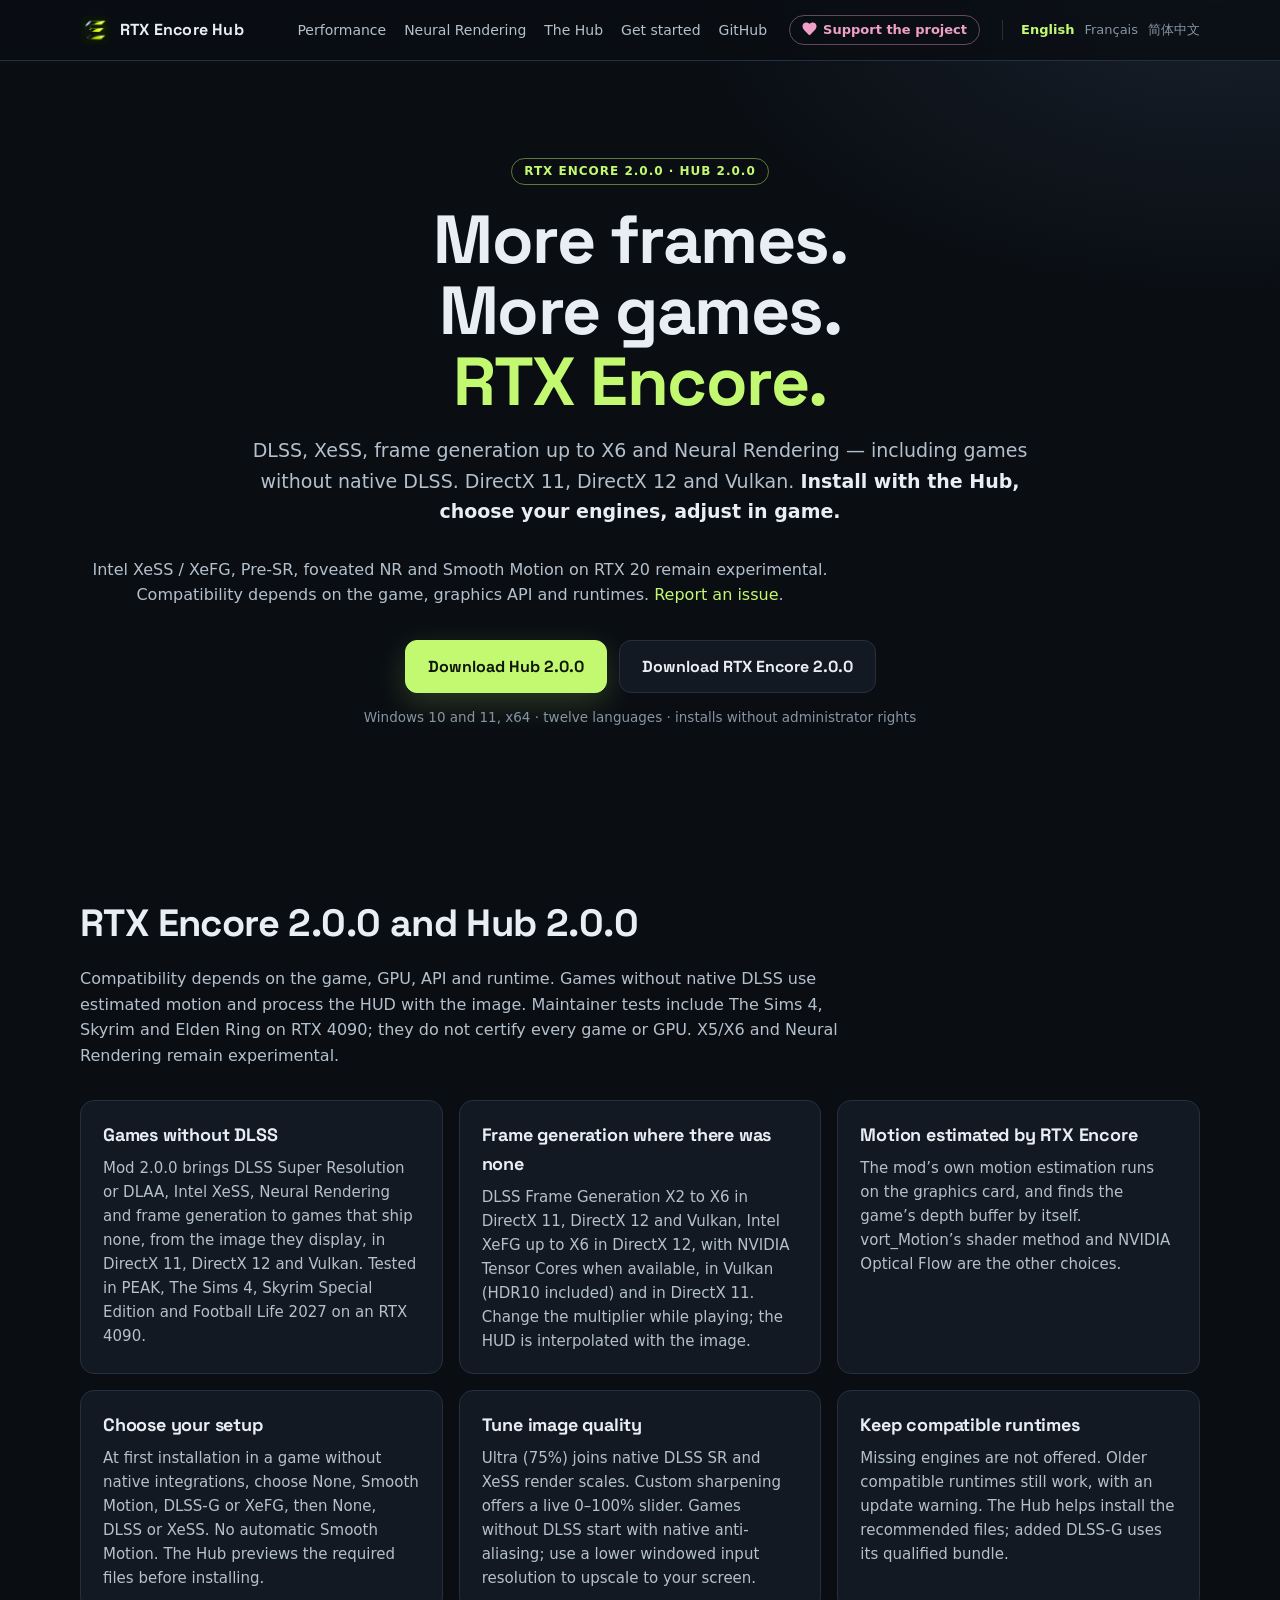
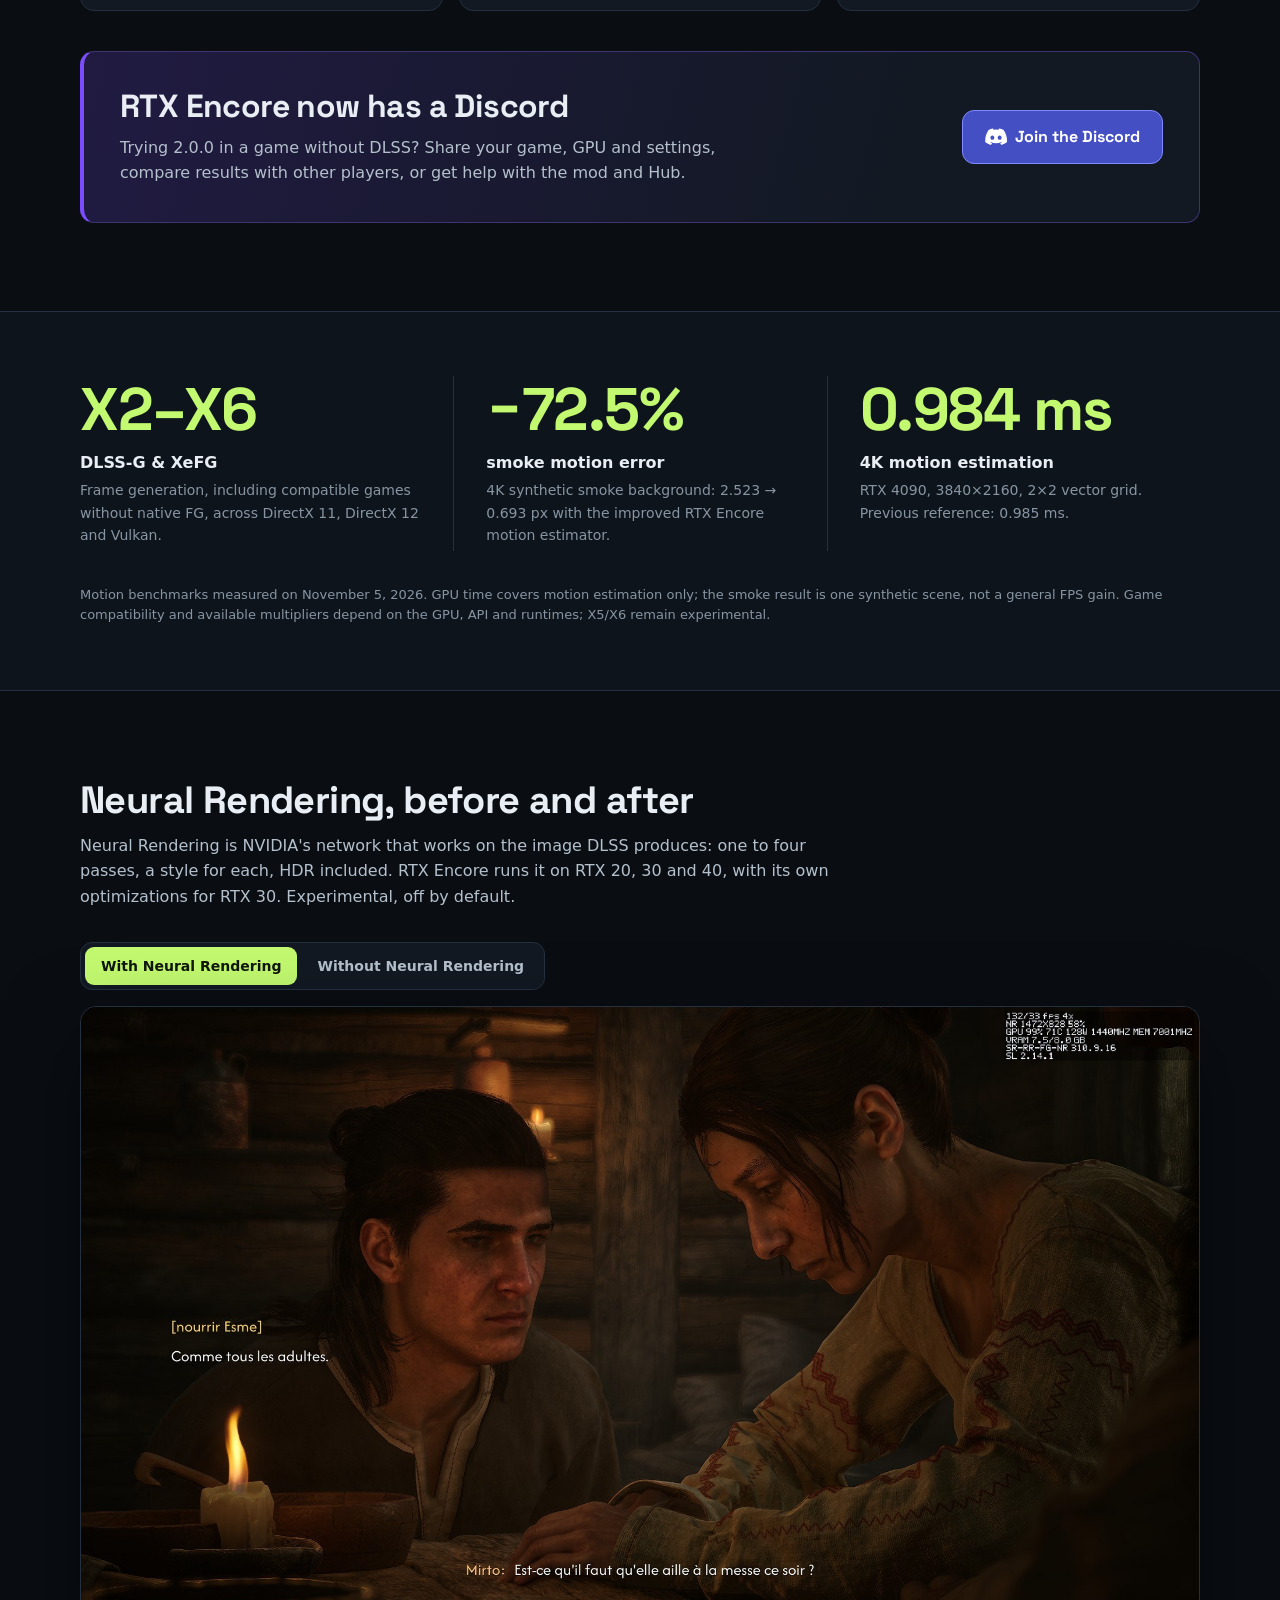
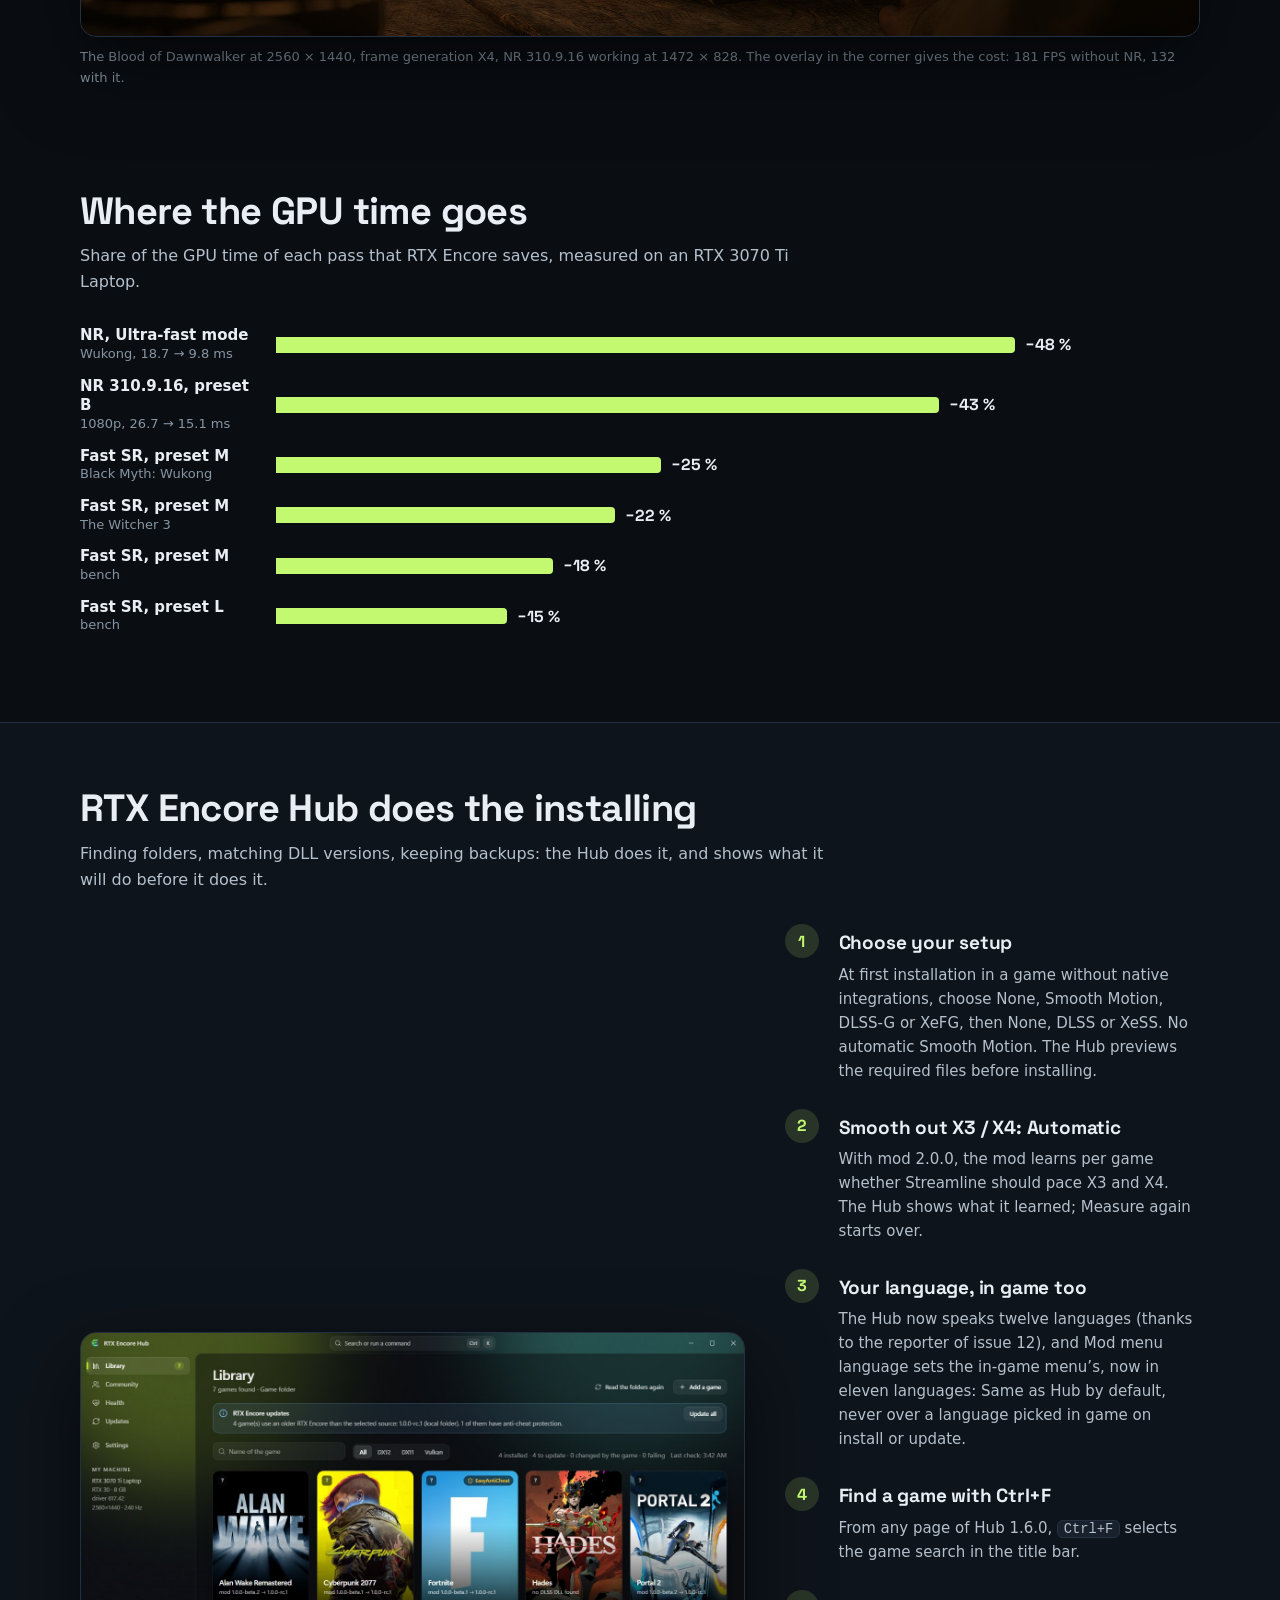
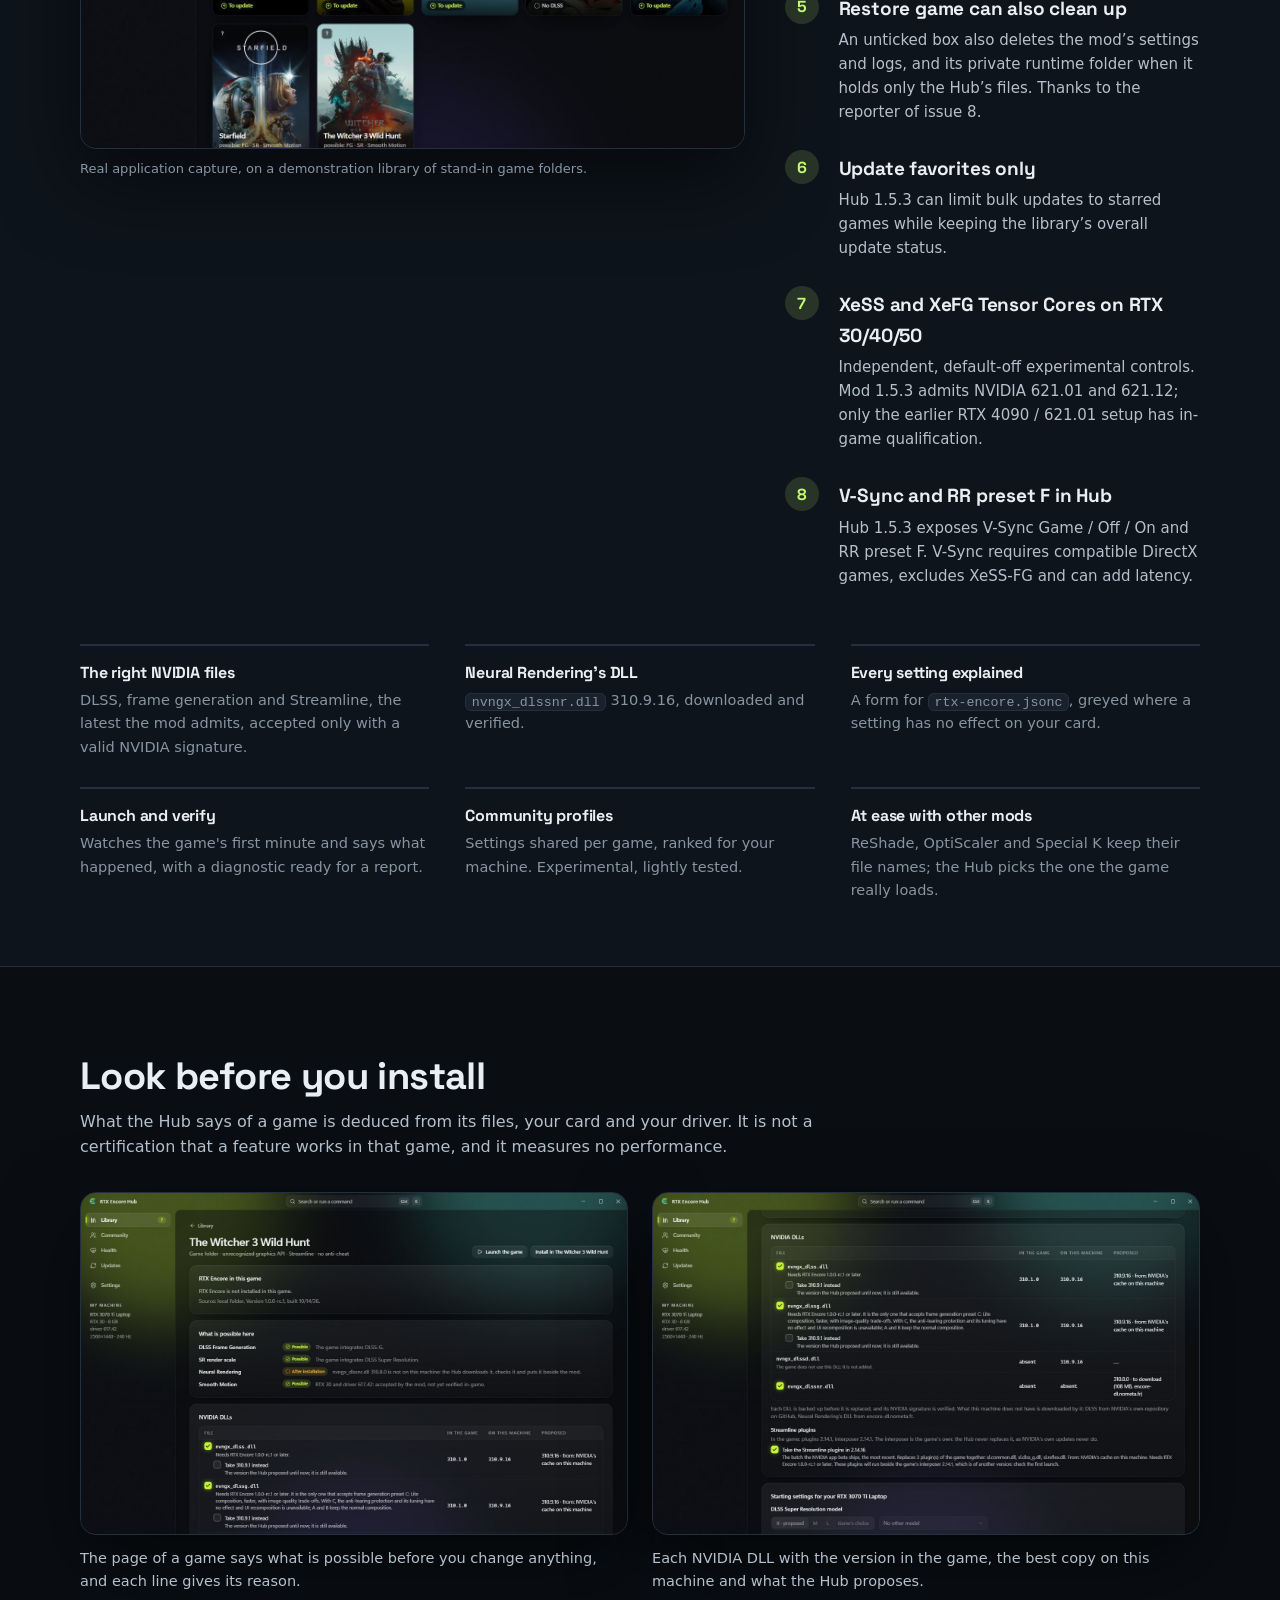
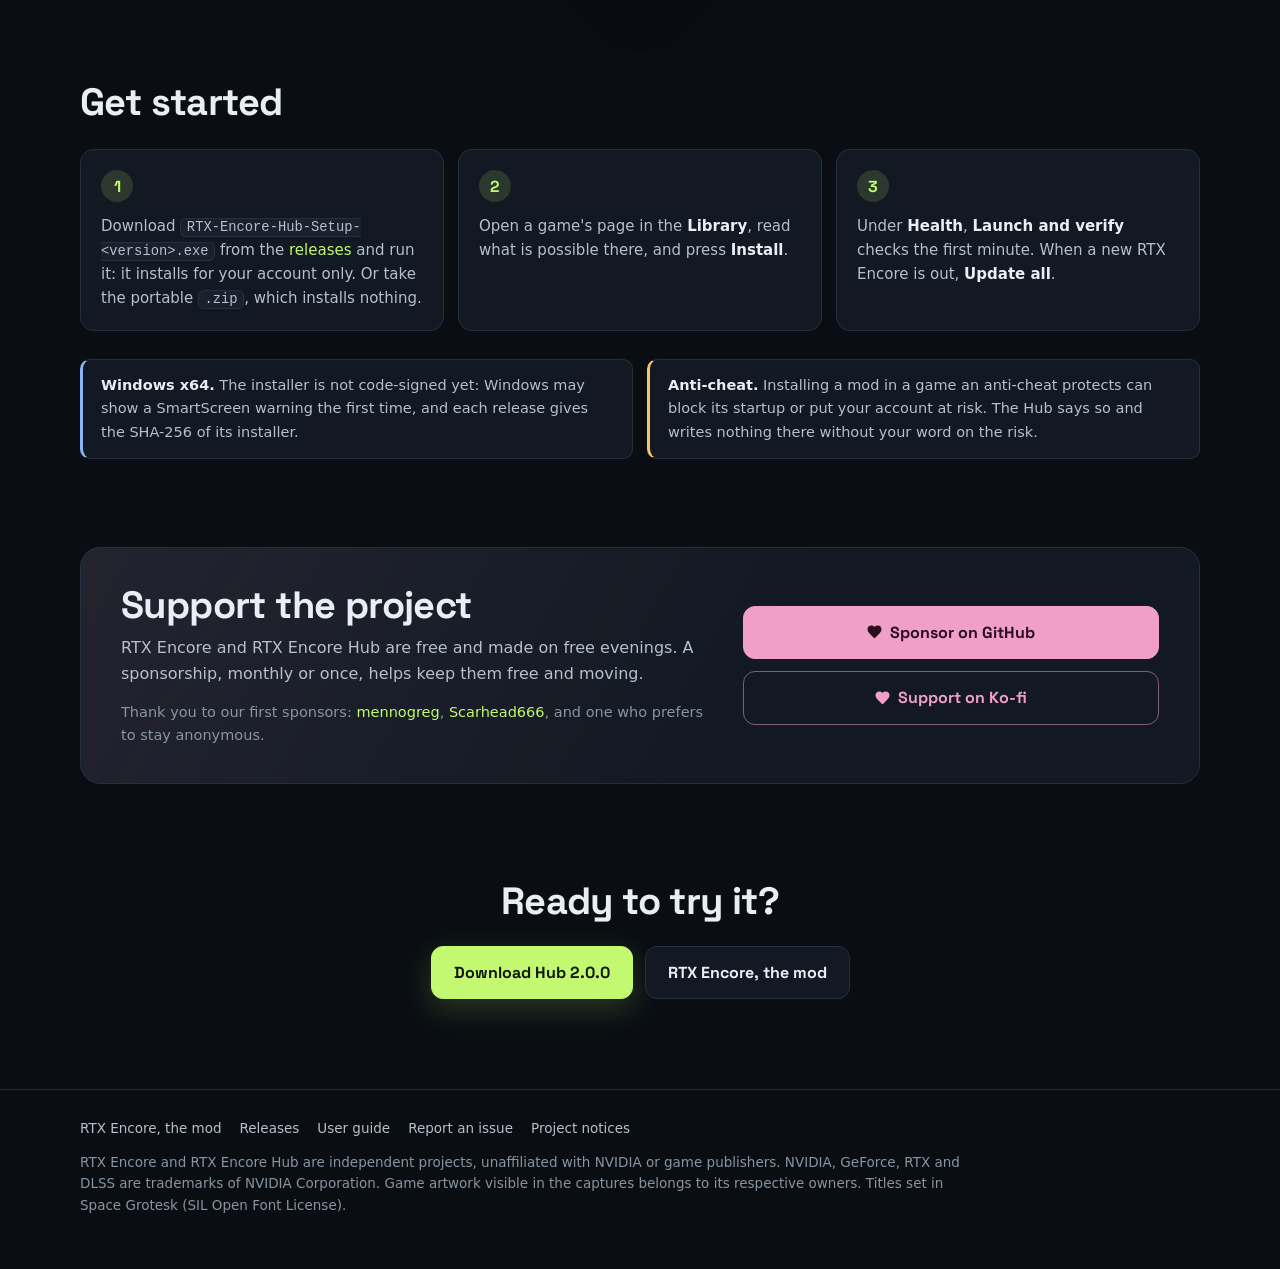
==== index.html @ d3ed16f0 "Publish 2.0.0 site and current motion benchmarks" ====
<!doctype html>
<html lang="en">
<head>
<meta charset="utf-8">
<meta name="viewport" content="width=device-width, initial-scale=1">
<title>RTX Encore 2.0.0: DLSS, XeSS, Neural Rendering and frame generation for games without DLSS</title>
<meta name="description" content="RTX Encore 2.0.0: DLSS, XeSS, Neural Rendering and frame generation for games without DLSS">
<link rel="canonical" href="https://silynometa.github.io/rtx-encore-hub/">
<link rel="alternate" hreflang="en" href="https://silynometa.github.io/rtx-encore-hub/">
<link rel="alternate" hreflang="fr" href="https://silynometa.github.io/rtx-encore-hub/fr/">
<link rel="alternate" hreflang="zh-CN" href="https://silynometa.github.io/rtx-encore-hub/zh/">
<link rel="icon" href="assets/favicon.ico" sizes="16x16 32x32 48x48">
<link rel="icon" type="image/png" sizes="64x64" href="assets/logo-64.png">
<link rel="apple-touch-icon" href="assets/apple-touch-icon.png">
<link rel="preload" href="assets/space-grotesk.woff2" as="font" type="font/woff2" crossorigin>
<meta property="og:type" content="website">
<meta property="og:title" content="RTX Encore 2.0.0: DLSS, XeSS, Neural Rendering and frame generation for games without DLSS">
<meta property="og:description" content="RTX Encore 2.0.0: DLSS, XeSS, Neural Rendering and frame generation for games without DLSS">
<meta property="og:url" content="https://silynometa.github.io/rtx-encore-hub/">
<meta property="og:image" content="https://silynometa.github.io/rtx-encore-hub/assets/social-card.png">
<meta property="og:image:width" content="1200">
<meta property="og:image:height" content="630">
<meta property="og:image:alt" content="RTX Encore Hub">
<meta name="twitter:card" content="summary_large_image">
<meta name="theme-color" content="#0a0e13">
<link rel="stylesheet" href="assets/site.css">
</head>
<body>
<header class="nav"><div class="wrap">
<a class="brand" href="./"><img src="assets/logo-64.png" alt="" width="30" height="30">RTX Encore Hub</a>
<nav><a href="#perf">Performance</a><a href="#nr">Neural Rendering</a><a href="#hub">The Hub</a><a href="#start">Get started</a><a href="https://github.com/SilyNoMeta/rtx-encore-hub">GitHub</a></nav>
<a class="nav-support" href="#support"><svg class="icon" viewBox="0 0 16 16" aria-hidden="true"><path d="M8 14.2 6.9 13.2C3 9.7.5 7.4.5 4.6.5 2.3 2.3.5 4.6.5c1.3 0 2.6.6 3.4 1.6C8.8 1.1 10.1.5 11.4.5c2.3 0 4.1 1.8 4.1 4.1 0 2.8-2.5 5.1-6.4 8.6L8 14.2Z"/></svg><span>Support the project</span></a>
<div class="langs"><a href="" hreflang="en" aria-current="true">English</a><a href="fr/" hreflang="fr">Français</a><a href="zh/" hreflang="zh-CN">简体中文</a></div>
</div></header>

<main>
<div class="wrap hero">
<span class="badge">RTX Encore 2.0.0 · Hub 2.0.0</span>
<h1>More frames.<br>More games.<br><em>RTX Encore.</em></h1>
<p class="lead">DLSS, XeSS, frame generation up to X6 and Neural Rendering — including games without native DLSS. DirectX 11, DirectX 12 and Vulkan. <strong>Install with the Hub, choose your engines, adjust in game.</strong></p>
<p class="sub">Intel XeSS / XeFG, Pre-SR, foveated NR and Smooth Motion on RTX 20 remain experimental. Compatibility depends on the game, graphics API and runtimes. <a href="https://github.com/SilyNoMeta/rtx-encore/issues/new/choose">Report an issue</a>.</p>
<div class="actions"><a class="button primary" href="https://github.com/SilyNoMeta/rtx-encore-hub/releases/tag/v2.0.0">Download Hub 2.0.0</a><a class="button" href="https://github.com/SilyNoMeta/rtx-encore/releases/tag/v2.0.0">Download RTX Encore 2.0.0</a></div>
<p class="under">Windows 10 and 11, x64 · twelve languages · installs without administrator rights</p>
</div>

<section class="news" id="features"><div class="wrap">
<h2>RTX Encore 2.0.0 and Hub 2.0.0</h2>
<p class="sub">Compatibility depends on the game, GPU, API and runtime. Games without native DLSS use estimated motion and process the HUD with the image. Maintainer tests include The Sims 4, Skyrim and Elden Ring on RTX 4090; they do not certify every game or GPU. X5/X6 and Neural Rendering remain experimental.</p>
<div class="news-grid"><div class="card"><h3>Games without DLSS</h3><p>Mod 2.0.0 brings DLSS Super Resolution or DLAA, Intel XeSS, Neural Rendering and frame generation to games that ship none, from the image they display, in DirectX 11, DirectX 12 and Vulkan. Tested in PEAK, The Sims 4, Skyrim Special Edition and Football Life 2027 on an RTX 4090.</p></div>
<div class="card"><h3>Frame generation where there was none</h3><p>DLSS Frame Generation X2 to X6 in DirectX 11, DirectX 12 and Vulkan, Intel XeFG up to X6 in DirectX 12, with NVIDIA Tensor Cores when available, in Vulkan (HDR10 included) and in DirectX 11. Change the multiplier while playing; the HUD is interpolated with the image.</p></div>
<div class="card"><h3>Motion estimated by RTX Encore</h3><p>The mod’s own motion estimation runs on the graphics card, and finds the game’s depth buffer by itself. vort_Motion’s shader method and NVIDIA Optical Flow are the other choices.</p></div>
<div class="card"><h3>Choose your setup</h3><p>At first installation in a game without native integrations, choose None, Smooth Motion, DLSS-G or XeFG, then None, DLSS or XeSS. No automatic Smooth Motion. The Hub previews the required files before installing.</p></div>
<div class="card"><h3>Tune image quality</h3><p>Ultra (75%) joins native DLSS SR and XeSS render scales. Custom sharpening offers a live 0–100% slider. Games without DLSS start with native anti-aliasing; use a lower windowed input resolution to upscale to your screen.</p></div>
<div class="card"><h3>Keep compatible runtimes</h3><p>Missing engines are not offered. Older compatible runtimes still work, with an update warning. The Hub helps install the recommended files; added DLSS-G uses its qualified bundle.</p></div>
</div>
</div></section>

<section class="community wrap" aria-labelledby="community-title">
<div>
<h2 id="community-title">RTX Encore now has a Discord</h2>
<p>Trying 2.0.0 in a game without DLSS? Share your game, GPU and settings, compare results with other players, or get help with the mod and Hub.</p>
</div>
<a class="button discord" href="https://discord.gg/Zwmq4Xc2Br"><svg viewBox="0 0 24 24" width="22" height="22" fill="currentColor" aria-hidden="true"><path d="M20.317 4.37a19.8 19.8 0 0 0-4.885-1.515c-.21.38-.452.892-.62 1.3a18.2 18.2 0 0 0-5.42 0 14 14 0 0 0-.628-1.3 19.7 19.7 0 0 0-4.888 1.52C.785 8.95-.053 13.41.366 17.808a20 20 0 0 0 5.993 3.03c.484-.654.915-1.35 1.287-2.082a13 13 0 0 1-2.027-.966l.497-.386c3.908 1.82 8.16 1.82 12.022 0l.498.386a13 13 0 0 1-2.03.968c.372.73.802 1.427 1.287 2.08a20 20 0 0 0 5.995-3.03c.492-5.1-.84-9.52-3.571-13.438ZM8.02 15.1c-1.173 0-2.134-1.073-2.134-2.392s.94-2.394 2.134-2.394c1.205 0 2.155 1.083 2.134 2.394 0 1.32-.94 2.392-2.134 2.392Zm7.96 0c-1.173 0-2.134-1.073-2.134-2.392s.94-2.394 2.134-2.394c1.205 0 2.155 1.083 2.134 2.394 0 1.32-.93 2.392-2.134 2.392Z"/></svg>Join the Discord</a>
</section>

<section class="band" id="perf"><div class="wrap">
<div class="stats">
<div class="stat"><span class="figure">X2–X6</span><span class="unit">DLSS-G &amp; XeFG</span><span class="context">Frame generation, including compatible games without native FG, across DirectX 11, DirectX 12 and Vulkan.</span></div>
<div class="stat"><span class="figure">−72.5%</span><span class="unit">smoke motion error</span><span class="context">4K synthetic smoke background: 2.523 → 0.693 px with the improved RTX Encore motion estimator.</span></div>
<div class="stat"><span class="figure">0.984 ms</span><span class="unit">4K motion estimation</span><span class="context">RTX 4090, 3840×2160, 2×2 vector grid. Previous reference: 0.985 ms.</span></div>
</div>
<p class="stats-note">Motion benchmarks measured on November 5, 2026. GPU time covers motion estimation only; the smoke result is one synthetic scene, not a general FPS gain. Game compatibility and available multipliers depend on the GPU, API and runtimes; X5/X6 remain experimental.</p>
</div></section>

<section id="nr"><div class="wrap">
<h2>Neural Rendering, before and after</h2>
<p class="sub">Neural Rendering is NVIDIA&#x27;s network that works on the image DLSS produces: one to four passes, a style for each, HDR included. RTX Encore runs it on RTX 20, 30 and 40, with its own optimizations for RTX 30. Experimental, off by default.</p>
<div class="compare-nr">
<input type="radio" name="nr-view" id="nr-on" checked><input type="radio" name="nr-view" id="nr-off">
<div class="tabs"><label for="nr-on">With Neural Rendering</label><label for="nr-off">Without Neural Rendering</label></div>
<div class="frames shot"><img class="on" src="assets/nr-on.jpg" alt="With Neural Rendering" width="1920" height="1080" loading="lazy"><img class="off" src="assets/nr-off.jpg" alt="Without Neural Rendering" width="1920" height="1080" loading="lazy"></div>
<p class="caption">The Blood of Dawnwalker at 2560 × 1440, frame generation X4, NR 310.9.16 working at 1472 × 828. The overlay in the corner gives the cost: 181 FPS without NR, 132 with it.</p>
</div>
</div></section>

<section><div class="wrap">
<h2>Where the GPU time goes</h2>
<p class="sub">Share of the GPU time of each pass that RTX Encore saves, measured on an RTX 3070 Ti Laptop.</p>
<div class="chart" role="img" aria-label="Bar chart of the GPU time saved per optimization, in percent.">
<div class="c-row" title="NR, Ultra-fast mode, Wukong, 18.7 → 9.8 ms: −48 %"><div class="c-label"><span class="c-name">NR, Ultra-fast mode</span><span class="c-where">Wukong, 18.7 → 9.8 ms</span></div><div class="c-track"><span class="c-bar" style="width:80.0%"></span><span class="c-value">−48 %</span></div></div>
<div class="c-row" title="NR 310.9.16, preset B, 1080p, 26.7 → 15.1 ms: −43 %"><div class="c-label"><span class="c-name">NR 310.9.16, preset B</span><span class="c-where">1080p, 26.7 → 15.1 ms</span></div><div class="c-track"><span class="c-bar" style="width:71.7%"></span><span class="c-value">−43 %</span></div></div>
<div class="c-row" title="Fast SR, preset M, Black Myth: Wukong: −25 %"><div class="c-label"><span class="c-name">Fast SR, preset M</span><span class="c-where">Black Myth: Wukong</span></div><div class="c-track"><span class="c-bar" style="width:41.7%"></span><span class="c-value">−25 %</span></div></div>
<div class="c-row" title="Fast SR, preset M, The Witcher 3: −22 %"><div class="c-label"><span class="c-name">Fast SR, preset M</span><span class="c-where">The Witcher 3</span></div><div class="c-track"><span class="c-bar" style="width:36.7%"></span><span class="c-value">−22 %</span></div></div>
<div class="c-row" title="Fast SR, preset M, bench: −18 %"><div class="c-label"><span class="c-name">Fast SR, preset M</span><span class="c-where">bench</span></div><div class="c-track"><span class="c-bar" style="width:30.0%"></span><span class="c-value">−18 %</span></div></div>
<div class="c-row" title="Fast SR, preset L, bench: −15 %"><div class="c-label"><span class="c-name">Fast SR, preset L</span><span class="c-where">bench</span></div><div class="c-track"><span class="c-bar" style="width:25.0%"></span><span class="c-value">−15 %</span></div></div>
</div>
</div></section>

<section class="band" id="hub"><div class="wrap">
<h2>RTX Encore Hub does the installing</h2>
<p class="sub">Finding folders, matching DLL versions, keeping backups: the Hub does it, and shows what it will do before it does it.</p>
<div class="hub">
<figure><div class="shot"><img src="assets/library.jpg" alt="The Hub&#x27;s game library, with the state of each install and the update banner" width="1440" height="900" loading="lazy"></div><figcaption>Real application capture, on a demonstration library of stand-in game folders.</figcaption></figure>
<ol class="points">
<li><h3>Choose your setup</h3><p>At first installation in a game without native integrations, choose None, Smooth Motion, DLSS-G or XeFG, then None, DLSS or XeSS. No automatic Smooth Motion. The Hub previews the required files before installing.</p></li>
<li><h3>Smooth out X3 / X4: Automatic</h3><p>With mod 2.0.0, the mod learns per game whether Streamline should pace X3 and X4. The Hub shows what it learned; Measure again starts over.</p></li>
<li><h3>Your language, in game too</h3><p>The Hub now speaks twelve languages (thanks to the reporter of issue 12), and Mod menu language sets the in-game menu’s, now in eleven languages: Same as Hub by default, never over a language picked in game on install or update.</p></li>
<li><h3>Find a game with Ctrl+F</h3><p>From any page of Hub 1.6.0, <code>Ctrl+F</code> selects the game search in the title bar.</p></li>
<li><h3>Restore game can also clean up</h3><p>An unticked box also deletes the mod’s settings and logs, and its private runtime folder when it holds only the Hub’s files. Thanks to the reporter of issue 8.</p></li>
<li><h3>Update favorites only</h3><p>Hub 1.5.3 can limit bulk updates to starred games while keeping the library’s overall update status.</p></li>
<li><h3>XeSS and XeFG Tensor Cores on RTX 30/40/50</h3><p>Independent, default-off experimental controls. Mod 1.5.3 admits NVIDIA 621.01 and 621.12; only the earlier RTX 4090 / 621.01 setup has in-game qualification.</p></li>
<li><h3>V-Sync and RR preset F in Hub</h3><p>Hub 1.5.3 exposes V-Sync Game / Off / On and RR preset F. V-Sync requires compatible DirectX games, excludes XeSS-FG and can add latency.</p></li>
</ol>
</div>
<div class="more">
<div><h3>The right NVIDIA files</h3><p>DLSS, frame generation and Streamline, the latest the mod admits, accepted only with a valid NVIDIA signature.</p></div>
<div><h3>Neural Rendering&#x27;s DLL</h3><p><code>nvngx_dlssnr.dll</code> 310.9.16, downloaded and verified.</p></div>
<div><h3>Every setting explained</h3><p>A form for <code>rtx-encore.jsonc</code>, greyed where a setting has no effect on your card.</p></div>
<div><h3>Launch and verify</h3><p>Watches the game's first minute and says what happened, with a diagnostic ready for a report.</p></div>
<div><h3>Community profiles</h3><p>Settings shared per game, ranked for your machine. Experimental, lightly tested.</p></div>
<div><h3>At ease with other mods</h3><p>ReShade, OptiScaler and Special K keep their file names; the Hub picks the one the game really loads.</p></div>
</div>
</div></section>

<section id="look"><div class="wrap">
<h2>Look before you install</h2>
<p class="sub">What the Hub says of a game is deduced from its files, your card and your driver. It is not a certification that a feature works in that game, and it measures no performance.</p>
<div class="look">
<figure><div class="shot"><img src="assets/game-inspection.jpg" alt="The page of a game says what is possible before you change anything, and each line gives its reason." width="1440" height="900" loading="lazy"></div><figcaption>The page of a game says what is possible before you change anything, and each line gives its reason.</figcaption></figure>
<figure><div class="shot"><img src="assets/nvidia-files.jpg" alt="Each NVIDIA DLL with the version in the game, the best copy on this machine and what the Hub proposes." width="1440" height="900" loading="lazy"></div><figcaption>Each NVIDIA DLL with the version in the game, the best copy on this machine and what the Hub proposes.</figcaption></figure>
</div>
</div></section>

<section id="start"><div class="wrap">
<h2>Get started</h2>
<ol class="steps">
<li><span>Download <code>RTX-Encore-Hub-Setup-&lt;version&gt;.exe</code> from the <a href="https://github.com/SilyNoMeta/rtx-encore-hub/releases">releases</a> and run it: it installs for your account only. Or take the portable <code>.zip</code>, which installs nothing.</span></li>
<li><span>Open a game's page in the <strong>Library</strong>, read what is possible there, and press <strong>Install</strong>.</span></li>
<li><span>Under <strong>Health</strong>, <strong>Launch and verify</strong> checks the first minute. When a new RTX Encore is out, <strong>Update all</strong>.</span></li>
</ol>
<div class="notes">
<div class="note "><strong>Windows x64.</strong> The installer is not code-signed yet: Windows may show a SmartScreen warning the first time, and each release gives the SHA-256 of its installer.</div>
<div class="note warn"><strong>Anti-cheat.</strong> Installing a mod in a game an anti-cheat protects can block its startup or put your account at risk. The Hub says so and writes nothing there without your word on the risk.</div>
</div>
</div></section>

<section id="support"><div class="wrap">
<div class="support">
<div>
<h2>Support the project</h2>
<p>RTX Encore and RTX Encore Hub are free and made on free evenings. A sponsorship, monthly or once, helps keep them free and moving.</p>
<p class="thanks">Thank you to our first sponsors: <a href="https://github.com/mennogreg">mennogreg</a>, <a href="https://github.com/Scarhead666">Scarhead666</a>, and one who prefers to stay anonymous.</p>
</div>
<div class="support-actions"><a class="button sponsor" href="https://github.com/sponsors/SilyNoMeta"><svg class="icon" viewBox="0 0 16 16" aria-hidden="true"><path d="M8 14.2 6.9 13.2C3 9.7.5 7.4.5 4.6.5 2.3 2.3.5 4.6.5c1.3 0 2.6.6 3.4 1.6C8.8 1.1 10.1.5 11.4.5c2.3 0 4.1 1.8 4.1 4.1 0 2.8-2.5 5.1-6.4 8.6L8 14.2Z"/></svg>Sponsor on GitHub</a><a class="button kofi" href="https://ko-fi.com/silynometa"><svg class="icon" viewBox="0 0 16 16" aria-hidden="true"><path d="M8 14.2 6.9 13.2C3 9.7.5 7.4.5 4.6.5 2.3 2.3.5 4.6.5c1.3 0 2.6.6 3.4 1.6C8.8 1.1 10.1.5 11.4.5c2.3 0 4.1 1.8 4.1 4.1 0 2.8-2.5 5.1-6.4 8.6L8 14.2Z"/></svg>Support on Ko-fi</a></div>
</div>
</div></section>

<div class="wrap cta">
<h2>Ready to try it?</h2>
<div class="actions"><a class="button primary" href="https://github.com/SilyNoMeta/rtx-encore-hub/releases/tag/v2.0.0">Download Hub 2.0.0</a><a class="button" href="https://github.com/SilyNoMeta/rtx-encore">RTX Encore, the mod</a></div>
</div>
</main>

<footer><div class="wrap">
<div class="links"><a href="https://github.com/SilyNoMeta/rtx-encore">RTX Encore, the mod</a><a href="https://github.com/SilyNoMeta/rtx-encore-hub/releases">Releases</a><a href="https://github.com/SilyNoMeta/rtx-encore-hub/blob/main/docs/USER-GUIDE.md">User guide</a><a href="https://github.com/SilyNoMeta/rtx-encore-hub/issues/new/choose">Report an issue</a><a href="https://github.com/SilyNoMeta/rtx-encore-hub/blob/main/docs/NOTICES.md">Project notices</a></div>
<p>RTX Encore and RTX Encore Hub are independent projects, unaffiliated with NVIDIA or game publishers. NVIDIA, GeForce, RTX and DLSS are trademarks of NVIDIA Corporation. Game artwork visible in the captures belongs to its respective owners. Titles set in Space Grotesk (SIL Open Font License).</p>
</div></footer>
</body>
</html>
---- assets/site.css ----
@font-face {
  font-family: "Space Grotesk";
  src: url("space-grotesk.woff2") format("woff2");
  font-weight: 300 700;
  font-display: swap;
  unicode-range: U+0000-00FF, U+0131, U+0152-0153, U+02BB-02BC, U+02C6, U+02DA, U+02DC, U+0304, U+0308, U+0329, U+2000-206F, U+20AC, U+2122, U+2191, U+2193, U+2212, U+2215, U+FEFF, U+FFFD;
}

:root {
  --bg: #0a0e13;
  --band: #0e141b;
  --panel: #121922;
  --panel-2: #18212c;
  --line: #243040;
  --ink: #e8eef4;
  --ink-2: #b4c0cc;
  --ink-3: #8795a3;
  --lime: #c2f970;
  --lime-ink: #10160a;
  --blue: #8ab4f8;
  --warn: #f5c56b;
  --radius: 14px;
  --display: "Space Grotesk", "Segoe UI", system-ui, -apple-system, "PingFang SC", "Microsoft YaHei", sans-serif;
}

* { box-sizing: border-box; }
html { scroll-behavior: smooth; }
body {
  margin: 0;
  background: radial-gradient(1200px 600px at 12% -10%, rgba(194, 249, 112, 0.13), transparent 60%),
    radial-gradient(900px 500px at 95% 0%, rgba(138, 180, 248, 0.10), transparent 60%), var(--bg);
  background-repeat: no-repeat;
  color: var(--ink);
  font: 16px/1.6 "Segoe UI", system-ui, -apple-system, "PingFang SC", "Microsoft YaHei", Roboto, sans-serif;
  -webkit-font-smoothing: antialiased;
}
a { color: var(--lime); text-decoration: none; }
a:hover { text-decoration: underline; }
img { max-width: 100%; height: auto; display: block; }
code { font: 0.92em/1.4 "Cascadia Mono", Consolas, monospace; background: var(--panel-2); border: 1px solid var(--line); border-radius: 6px; padding: 0.05em 0.4em; }
h1, h2, h3, .brand, .figure, .button { font-family: var(--display); }

.wrap { width: min(1120px, 100% - 40px); margin: 0 auto; }

.nav { position: sticky; top: 0; z-index: 5; backdrop-filter: blur(10px); background: rgba(10, 14, 19, 0.78); border-bottom: 1px solid var(--line); }
.nav .wrap { display: flex; align-items: center; gap: 22px; height: 60px; }
.brand { display: flex; align-items: center; gap: 10px; color: var(--ink); font-weight: 700; letter-spacing: 0.2px; white-space: nowrap; }
section[id] { scroll-margin-top: 64px; }
.brand:hover { text-decoration: none; }
.brand img { width: 30px; height: 30px; border-radius: 8px; }
.nav nav { display: flex; gap: 18px; margin-left: auto; flex-wrap: wrap; }
.nav nav a { color: var(--ink-2); font-size: 14px; }
.nav nav a:hover { color: var(--ink); text-decoration: none; }
.langs { display: flex; gap: 10px; font-size: 13px; white-space: nowrap; padding-left: 18px; border-left: 1px solid var(--line); }
.langs a { color: var(--ink-3); }
.langs a[aria-current="true"] { color: var(--lime); font-weight: 600; }

.hero { padding: 96px 0 72px; text-align: center; }
.badge { display: inline-block; border: 1px solid rgba(194, 249, 112, 0.45); color: var(--lime); border-radius: 999px; padding: 3px 12px; font-size: 12px; font-weight: 600; letter-spacing: 1px; text-transform: uppercase; }
.hero h1 { font-size: clamp(36px, 6.4vw, 68px); line-height: 1.04; margin: 20px auto 18px; letter-spacing: -1.5px; max-width: 980px; font-weight: 700; }
.hero h1 em { font-style: normal; color: var(--lime); }
.lead { color: var(--ink-2); font-size: clamp(16px, 2.2vw, 19px); max-width: 780px; margin: 0 auto 30px; }
.lead strong { color: var(--ink); }
.actions { display: flex; gap: 12px; justify-content: center; flex-wrap: wrap; }
.button { display: inline-flex; align-items: center; gap: 8px; border-radius: 12px; padding: 13px 22px; font-weight: 700; font-size: 16px; border: 1px solid var(--line); color: var(--ink); background: var(--panel); }
.button:hover { text-decoration: none; border-color: #3a4a5e; }
.button.primary { background: var(--lime); color: var(--lime-ink); border-color: var(--lime); box-shadow: 0 10px 30px rgba(194, 249, 112, 0.18); }
.button.primary:hover { filter: brightness(1.06); }
.under { color: var(--ink-3); font-size: 13.5px; margin-top: 14px; }
.shot { border: 1px solid var(--line); border-radius: 16px; overflow: hidden; box-shadow: 0 30px 80px rgba(0, 0, 0, 0.55); background: var(--panel); }
.caption, figcaption { color: var(--ink-3); font-size: 13px; margin-top: 10px; }

section { padding: 88px 0 0; }
section.band { background: var(--band); border-top: 1px solid var(--line); border-bottom: 1px solid var(--line); padding: 64px 0; margin-top: 88px; }
section.band + section { padding-top: 88px; }
.hero + section.band { margin-top: 0; }
h2 { font-size: clamp(26px, 3.6vw, 38px); line-height: 1.15; margin: 0 0 10px; letter-spacing: -0.6px; font-weight: 700; }
h3 { letter-spacing: -0.2px; }
.sub { color: var(--ink-2); margin: 0 0 32px; max-width: 760px; }

.community {
  display: flex;
  flex-wrap: wrap;
  align-items: center;
  justify-content: space-between;
  gap: 20px 32px;
  margin-top: 40px;
  padding: clamp(20px, 4vw, 36px);
  /* The violet of the logo's farthest echo (#7c4dff); the button keeps Discord's own colour. */
  border: 1px solid #3d3470;
  border-inline-start: 4px solid #7c4dff;
  border-radius: var(--radius);
  background: linear-gradient(105deg, rgba(124, 77, 255, 0.2), var(--panel) 75%);
}
.community > div { flex: 1 1 400px; }
.community h2 { font-size: clamp(23px, 3.2vw, 32px); }
.community p { color: var(--ink-2); margin: 0; max-width: 63ch; }
.button.discord { background: #454fc4; border-color: #8089ff; color: #fff; }
.button.discord:hover { background: #505bd1; border-color: #b4baff; }
.button.discord:focus-visible { outline: 2px solid #b4baff; outline-offset: 4px; }
.button.discord svg { flex: none; }

/* The figures: one strip, three numbers, no boxes. */
.stats { display: grid; grid-template-columns: repeat(3, 1fr); gap: 0; }
.stat { padding: 4px 32px; border-left: 1px solid var(--line); display: flex; flex-direction: column; }
.stat:first-child { border-left: 0; padding-left: 0; }
.figure { color: var(--lime); font-size: clamp(38px, 5.4vw, 60px); font-weight: 700; line-height: 1; letter-spacing: -1.5px; white-space: nowrap; }
.unit { color: var(--ink); font-weight: 600; margin-top: 10px; }
.context { color: var(--ink-3); font-size: 14px; margin-top: 4px; }
.stats-note { color: var(--ink-3); font-size: 13px; margin: 34px 0 0; }

/* Neural Rendering before and after: two radio buttons pick the frame, no script. */
.compare-nr > input { position: absolute; opacity: 0; pointer-events: none; }
.tabs { display: inline-flex; gap: 4px; padding: 4px; border: 1px solid var(--line); border-radius: 12px; background: var(--panel); margin-bottom: 16px; }
.tabs label { padding: 8px 16px; border-radius: 9px; color: var(--ink-2); font-weight: 600; font-size: 14px; cursor: pointer; }
#nr-on:checked ~ .tabs label[for="nr-on"], #nr-off:checked ~ .tabs label[for="nr-off"] { background: var(--lime); color: var(--lime-ink); }
#nr-on:focus-visible ~ .tabs label[for="nr-on"], #nr-off:focus-visible ~ .tabs label[for="nr-off"] { outline: 2px solid var(--blue); outline-offset: 2px; }
.frames { position: relative; }
.frames .off { position: absolute; inset: 0; width: 100%; height: 100%; object-fit: cover; opacity: 0; transition: opacity 0.25s; }
#nr-off:checked ~ .frames .off { opacity: 1; }
.frames.pending { aspect-ratio: 16 / 9; display: grid; place-items: center; border: 1px dashed var(--line); border-radius: 16px; color: var(--ink-3); background: repeating-linear-gradient(135deg, transparent 0 14px, rgba(255, 255, 255, 0.015) 14px 28px); }

/* The chart and what is new, side by side. */
.split { display: grid; grid-template-columns: 1.25fr 1fr; gap: 56px; align-items: start; }
.chart { display: grid; gap: 14px; }
.c-row { display: grid; grid-template-columns: 180px 1fr; gap: 16px; align-items: center; }
.c-label { display: flex; flex-direction: column; line-height: 1.3; }
.c-name { color: var(--ink); font-size: 15px; font-weight: 600; }
.c-where { color: var(--ink-3); font-size: 13px; }
.c-track { display: flex; align-items: center; gap: 10px; }
.c-bar { display: block; height: 16px; background: var(--lime); border-radius: 0 4px 4px 0; }
.c-value { color: var(--ink); font: 700 16px var(--display); white-space: nowrap; }
.c-row:hover .c-bar { background: #d6ff9c; }
.news h2 { margin-bottom: 20px; }
.news-grid { display: grid; grid-template-columns: repeat(3, minmax(0, 1fr)); gap: 16px; }
.news-grid .card + .card { margin-top: 0; }
.card { border: 1px solid var(--line); border-radius: var(--radius); background: var(--panel); padding: 20px 22px; }
.card + .card { margin-top: 14px; }
.card h3 { margin: 0 0 6px; font-size: 18px; }
.card p { margin: 0; color: var(--ink-2); font-size: 15px; }
.card b, .points b { color: var(--lime); font-weight: 600; }

/* The Hub: its capture large, three points beside it, the rest as a plain list. */
.hub { display: grid; grid-template-columns: 1.6fr 1fr; gap: 40px; align-items: center; }
.hub figure { margin: 0; }
.points { list-style: none; counter-reset: point; margin: 0; padding: 0; display: grid; gap: 26px; }
.points li { counter-increment: point; display: grid; grid-template-columns: 40px 1fr; column-gap: 14px; }
.points li::before { content: counter(point); grid-row: span 2; display: grid; place-items: center; width: 34px; height: 34px; border-radius: 50%; background: rgba(194, 249, 112, 0.14); color: var(--lime); font: 700 16px var(--display); }
.points h3 { margin: 4px 0 4px; font-size: 19px; }
.points p { margin: 0; color: var(--ink-2); font-size: 15px; }
.more { display: grid; grid-template-columns: repeat(3, 1fr); gap: 28px 36px; margin-top: 56px; }
.more div { border-top: 2px solid var(--line); padding-top: 14px; }
.more h3 { margin: 0 0 4px; font-size: 16px; }
.more p { margin: 0; color: var(--ink-3); font-size: 14.5px; }

.look { display: grid; grid-template-columns: 1fr 1fr; gap: 24px; }
.look figure { margin: 0; }
.look figcaption { color: var(--ink-2); font-size: 14.5px; margin-top: 12px; }

.steps { counter-reset: step; display: grid; grid-template-columns: repeat(3, 1fr); gap: 14px; padding: 0; margin: 24px 0 0; list-style: none; }
.steps li { counter-increment: step; border: 1px solid var(--line); border-radius: var(--radius); background: var(--panel); padding: 20px; color: var(--ink-2); font-size: 15px; }
.steps li::before { content: counter(step); display: grid; place-items: center; width: 32px; height: 32px; margin-bottom: 12px; border-radius: 50%; background: rgba(194, 249, 112, 0.14); color: var(--lime); font: 700 16px var(--display); }
.steps strong { color: var(--ink); }

.notes { display: grid; grid-template-columns: repeat(auto-fit, minmax(300px, 1fr)); gap: 14px; margin-top: 28px; }
.note { border: 1px solid var(--line); border-left: 3px solid var(--blue); border-radius: 10px; background: var(--panel); padding: 14px 18px; color: var(--ink-2); font-size: 14.5px; }
.note.warn { border-left-color: var(--warn); }
.note strong { color: var(--ink); }

/* Support: the sponsor pill in the bar, and one panel before the last call. */
.icon { width: 15px; height: 15px; fill: currentColor; flex: none; }
.nav-support { display: inline-flex; align-items: center; gap: 6px; color: #f0a0c8; border: 1px solid rgba(240, 160, 200, 0.4); border-radius: 999px; padding: 4px 12px; font-size: 13px; font-weight: 600; white-space: nowrap; }
.nav-support:hover { text-decoration: none; background: rgba(240, 160, 200, 0.1); }
.support { display: grid; grid-template-columns: 1.4fr 1fr; gap: 40px; align-items: center; border: 1px solid var(--line); border-radius: 20px; padding: 36px 40px; background: linear-gradient(120deg, rgba(240, 160, 200, 0.08), transparent 60%), var(--panel); }
.support h2 { margin-bottom: 8px; }
.support p { margin: 0; color: var(--ink-2); }
.support .thanks { margin-top: 14px; color: var(--ink-3); font-size: 14.5px; }
.support .thanks strong { color: var(--ink); }
.support-actions { display: flex; flex-direction: column; gap: 12px; }
.support-actions .button { justify-content: center; }
.button.sponsor { background: #f0a0c8; border-color: #f0a0c8; color: #2a0d1c; }
.button.kofi { background: transparent; border-color: rgba(240, 160, 200, 0.5); color: #f0a0c8; }
.button.sponsor:hover, .button.kofi:hover { filter: brightness(1.08); }

.cta { text-align: center; padding: 96px 0 30px; }
.cta h2 { margin-bottom: 22px; }

footer { border-top: 1px solid var(--line); margin-top: 60px; padding: 28px 0 46px; color: var(--ink-3); font-size: 13.5px; }
footer .links { display: flex; flex-wrap: wrap; gap: 8px 18px; margin-bottom: 12px; }
footer .links a { color: var(--ink-2); }
footer p { margin: 6px 0; max-width: 900px; }

@media (max-width: 920px) {
  .news-grid { grid-template-columns: repeat(2, minmax(0, 1fr)); }
  .split, .hub, .support { grid-template-columns: 1fr; gap: 28px; }
  .support { padding: 28px 24px; }
  .more { grid-template-columns: repeat(2, 1fr); }
  .steps { grid-template-columns: 1fr; }
}

@media (max-width: 720px) {
  .news-grid { grid-template-columns: 1fr; }
  .nav nav { display: none; }
  .nav .wrap { gap: 10px; }
  .brand { gap: 8px; font-size: 15px; }
  .langs { gap: 8px; font-size: 12px; }
  .nav-support { margin-left: auto; padding: 4px 9px; }
  .nav-support span { display: none; }
  .langs { border-left: 0; padding-left: 0; }
  .hero { padding: 56px 0 48px; }
  section { padding-top: 64px; }
  section.band { margin-top: 64px; padding: 44px 0; }
  .stats { grid-template-columns: 1fr; gap: 28px; }
  .stat { border-left: 0; padding: 0; }
  .look, .more { grid-template-columns: 1fr; }
  .tabs { display: flex; }
  .tabs label { flex: 1; text-align: center; padding: 8px 10px; }
  .c-row { grid-template-columns: 128px 1fr; gap: 12px; }
  .c-name { font-size: 14px; }
  .c-where { font-size: 12.5px; }
  .frames.pending { padding: 20px; text-align: center; }
}

@media (max-width: 400px) {
  .nav-support { display: none; }
  .langs { margin-left: auto; }
}
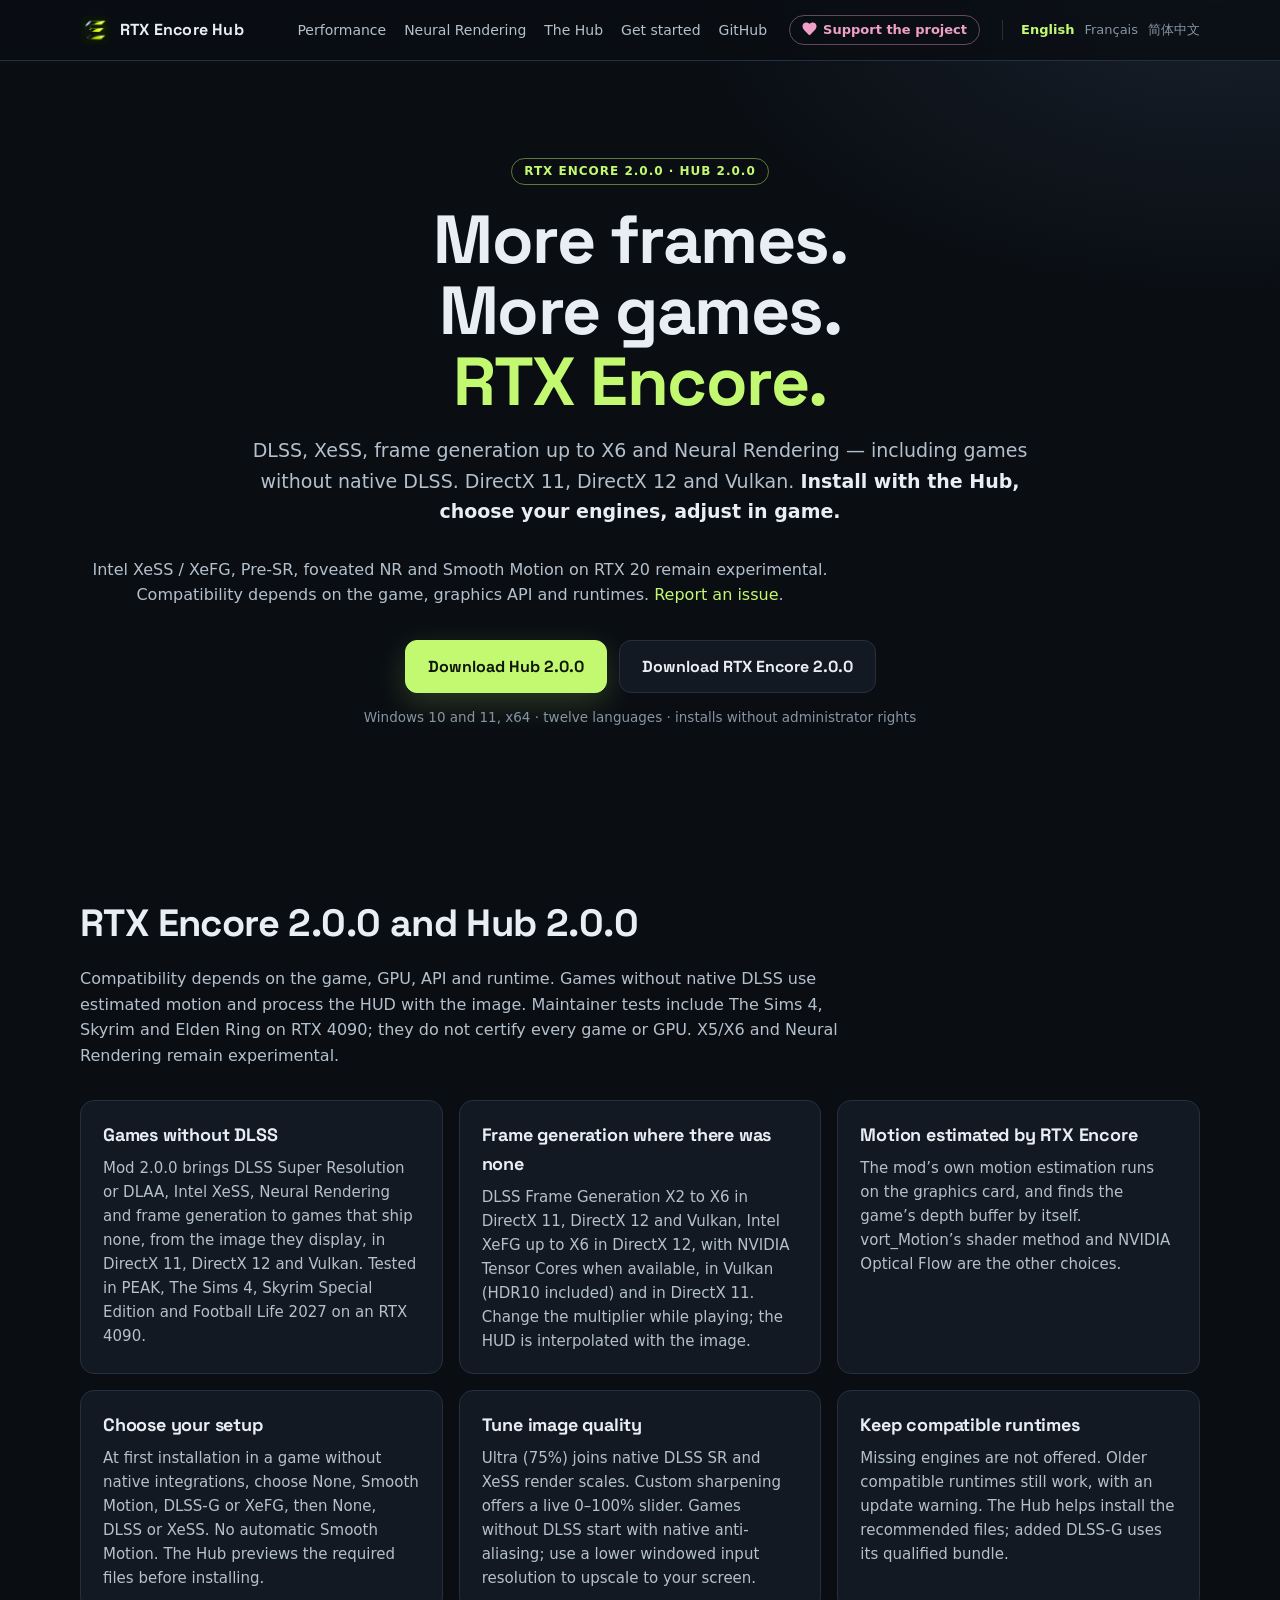
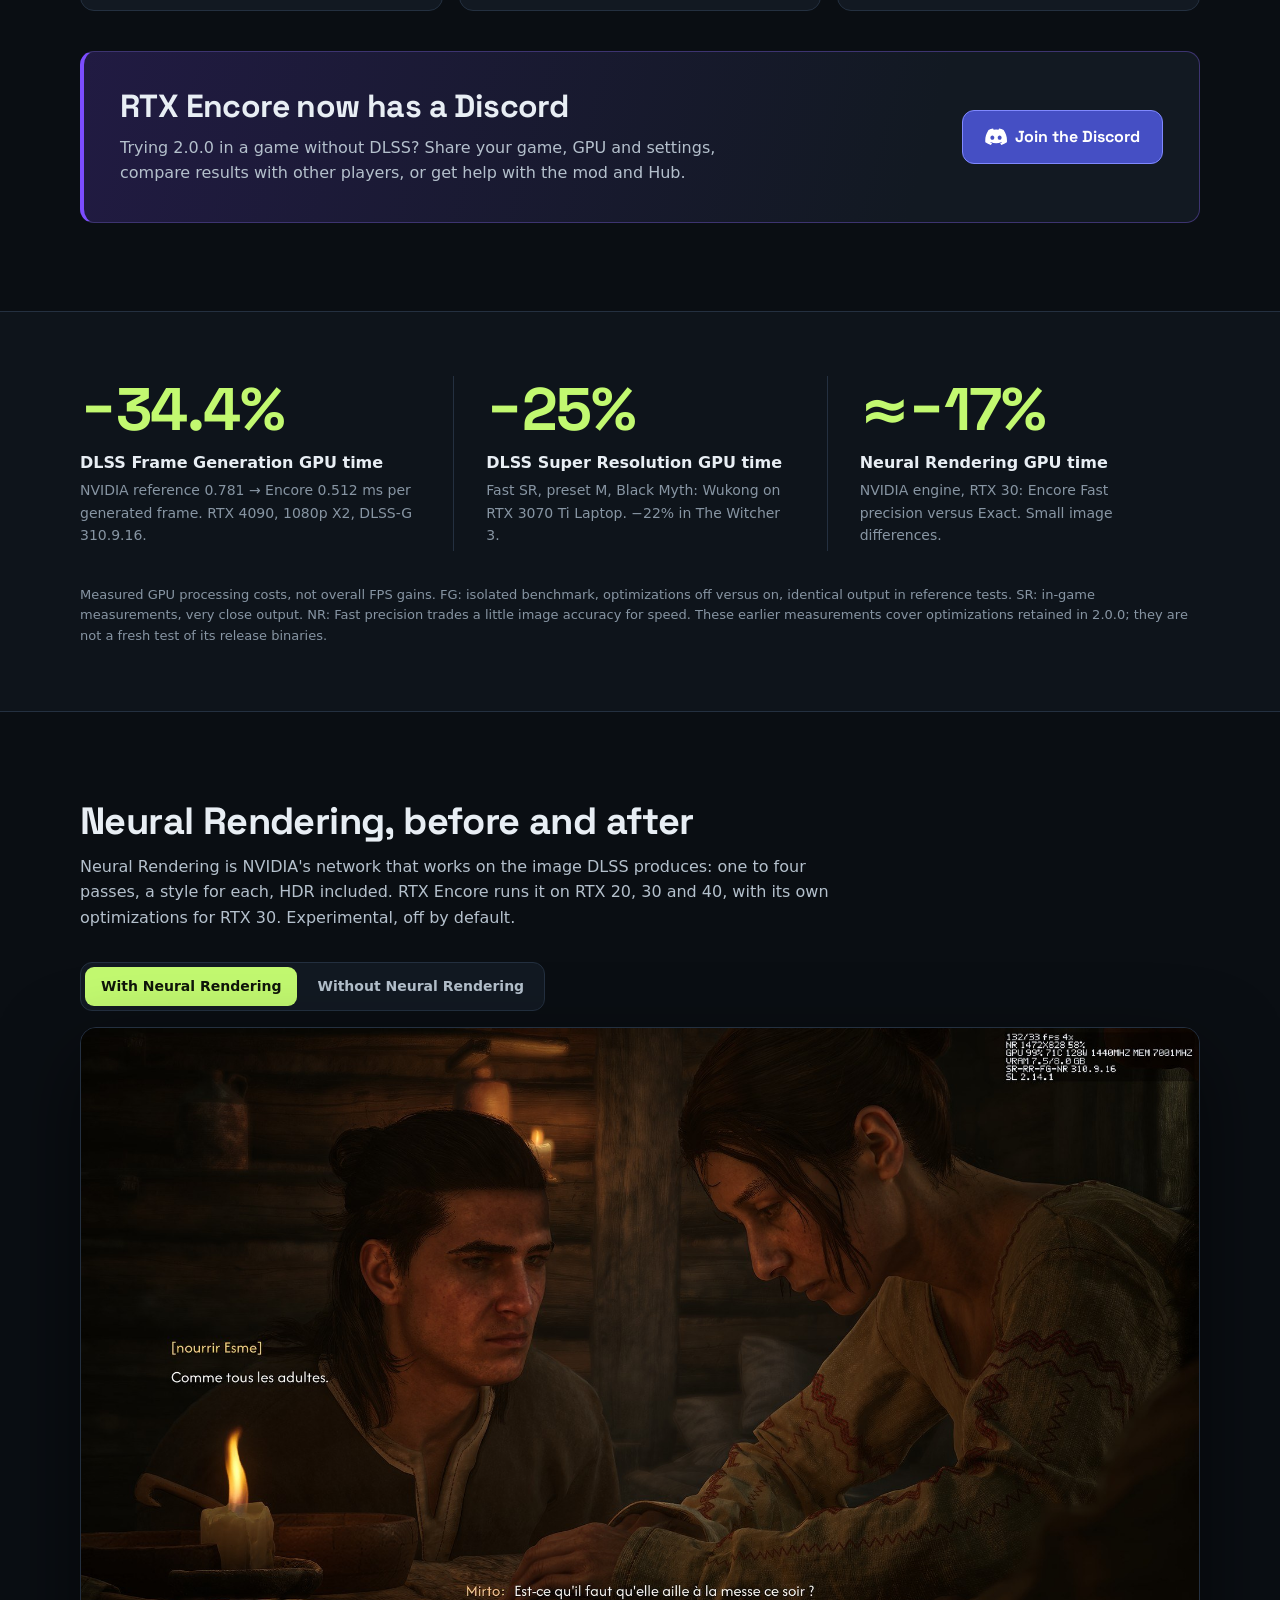
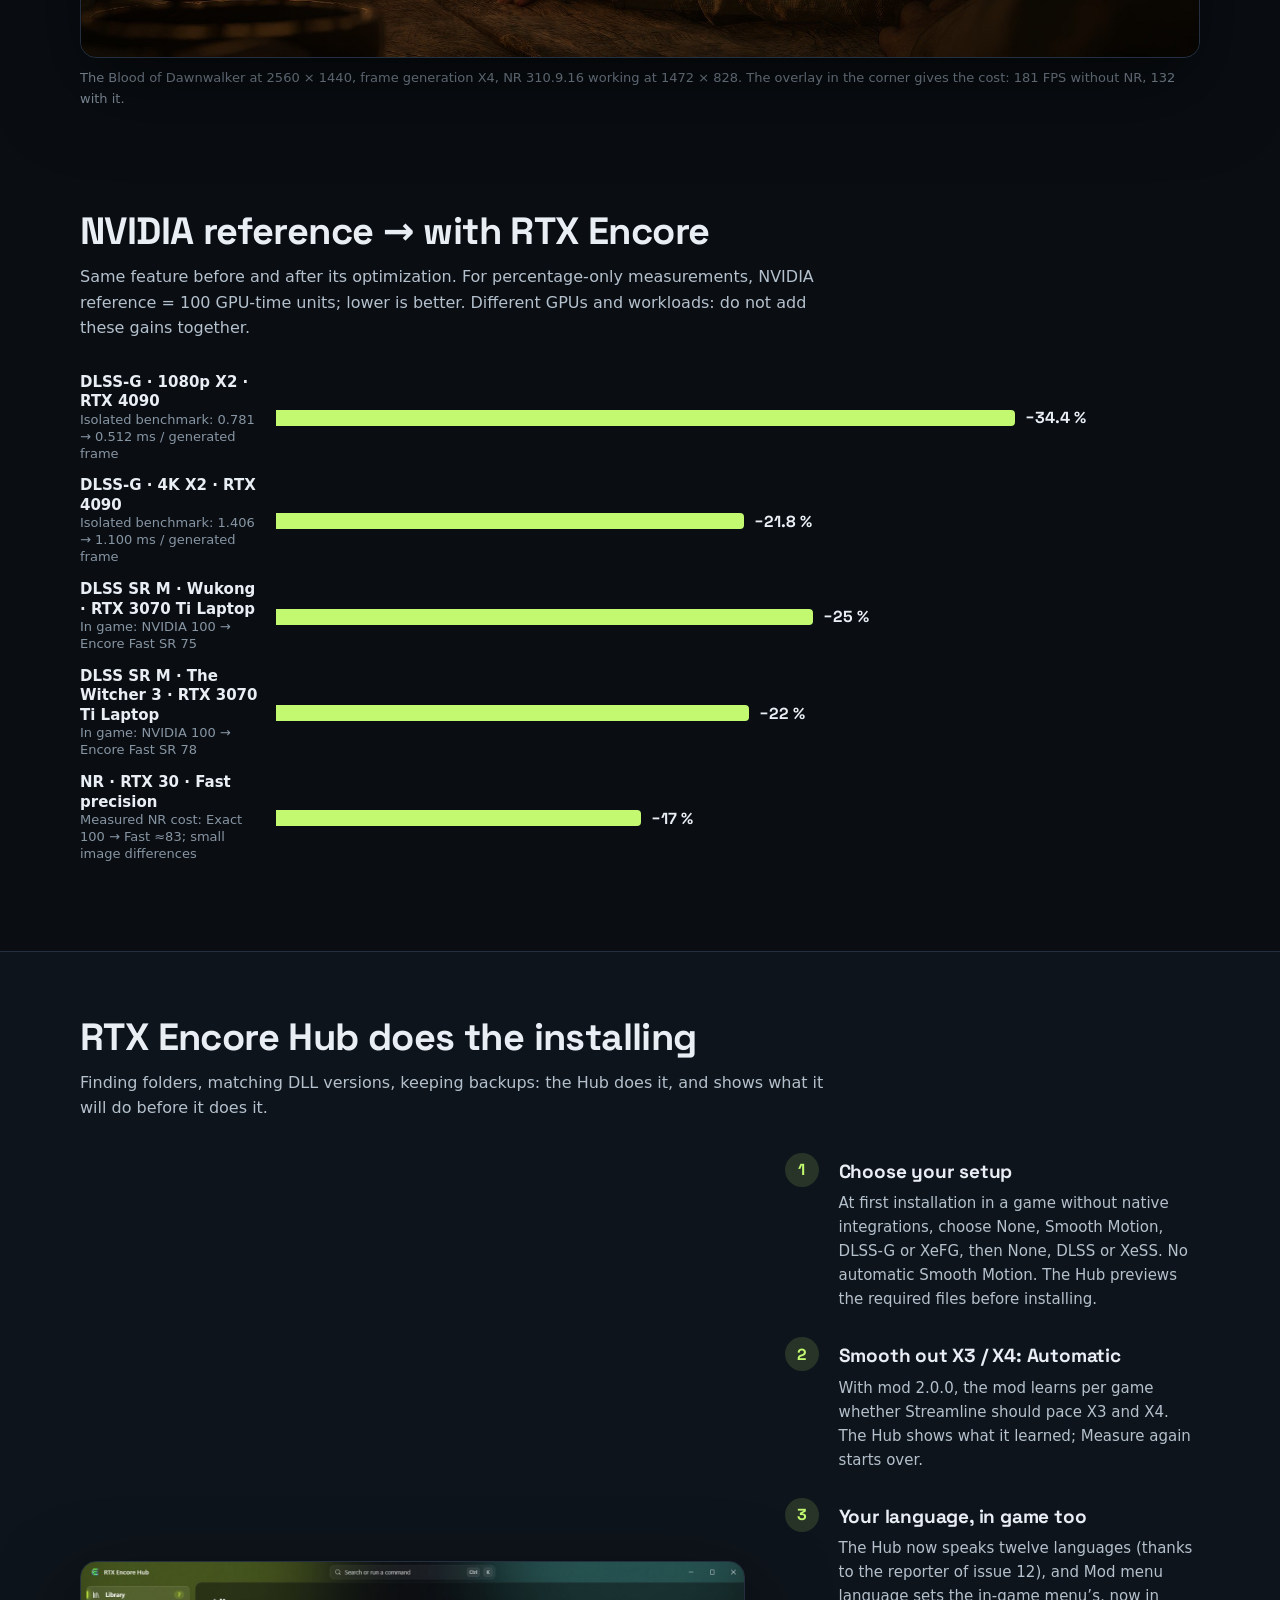
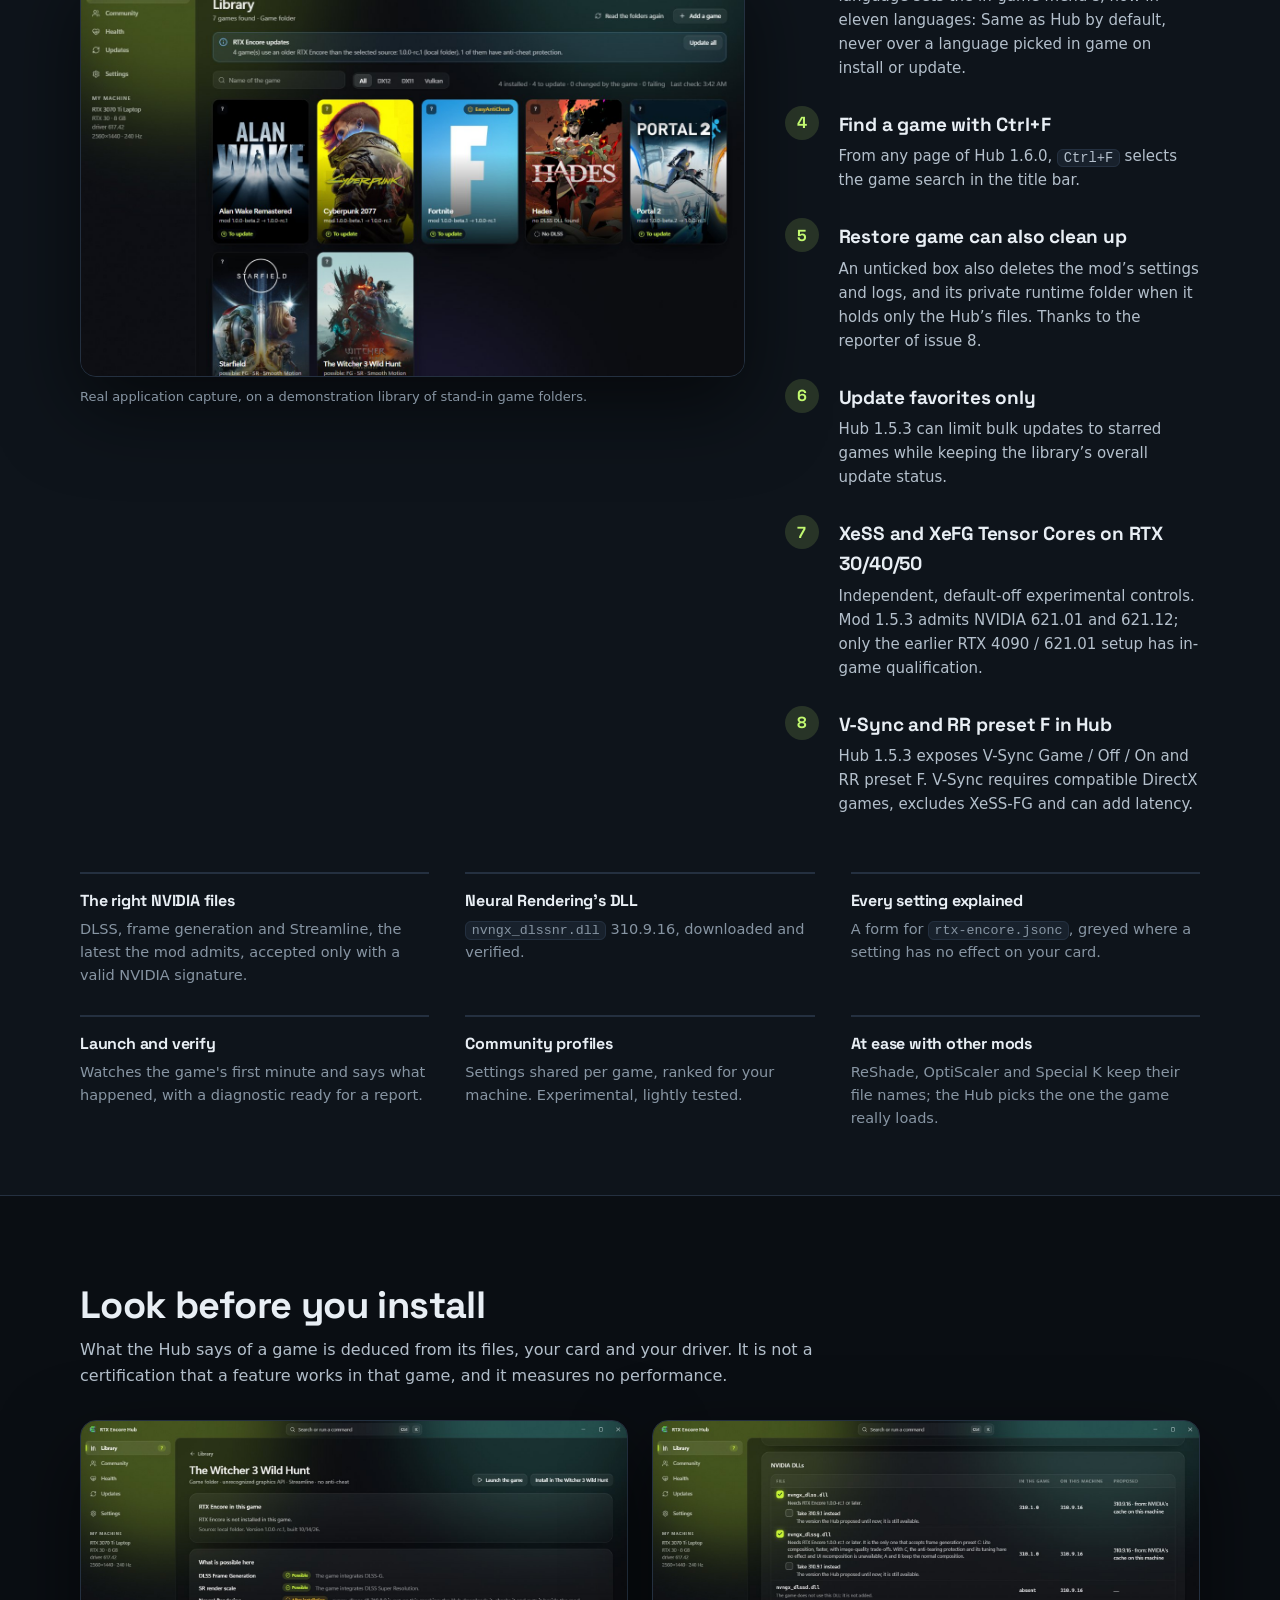
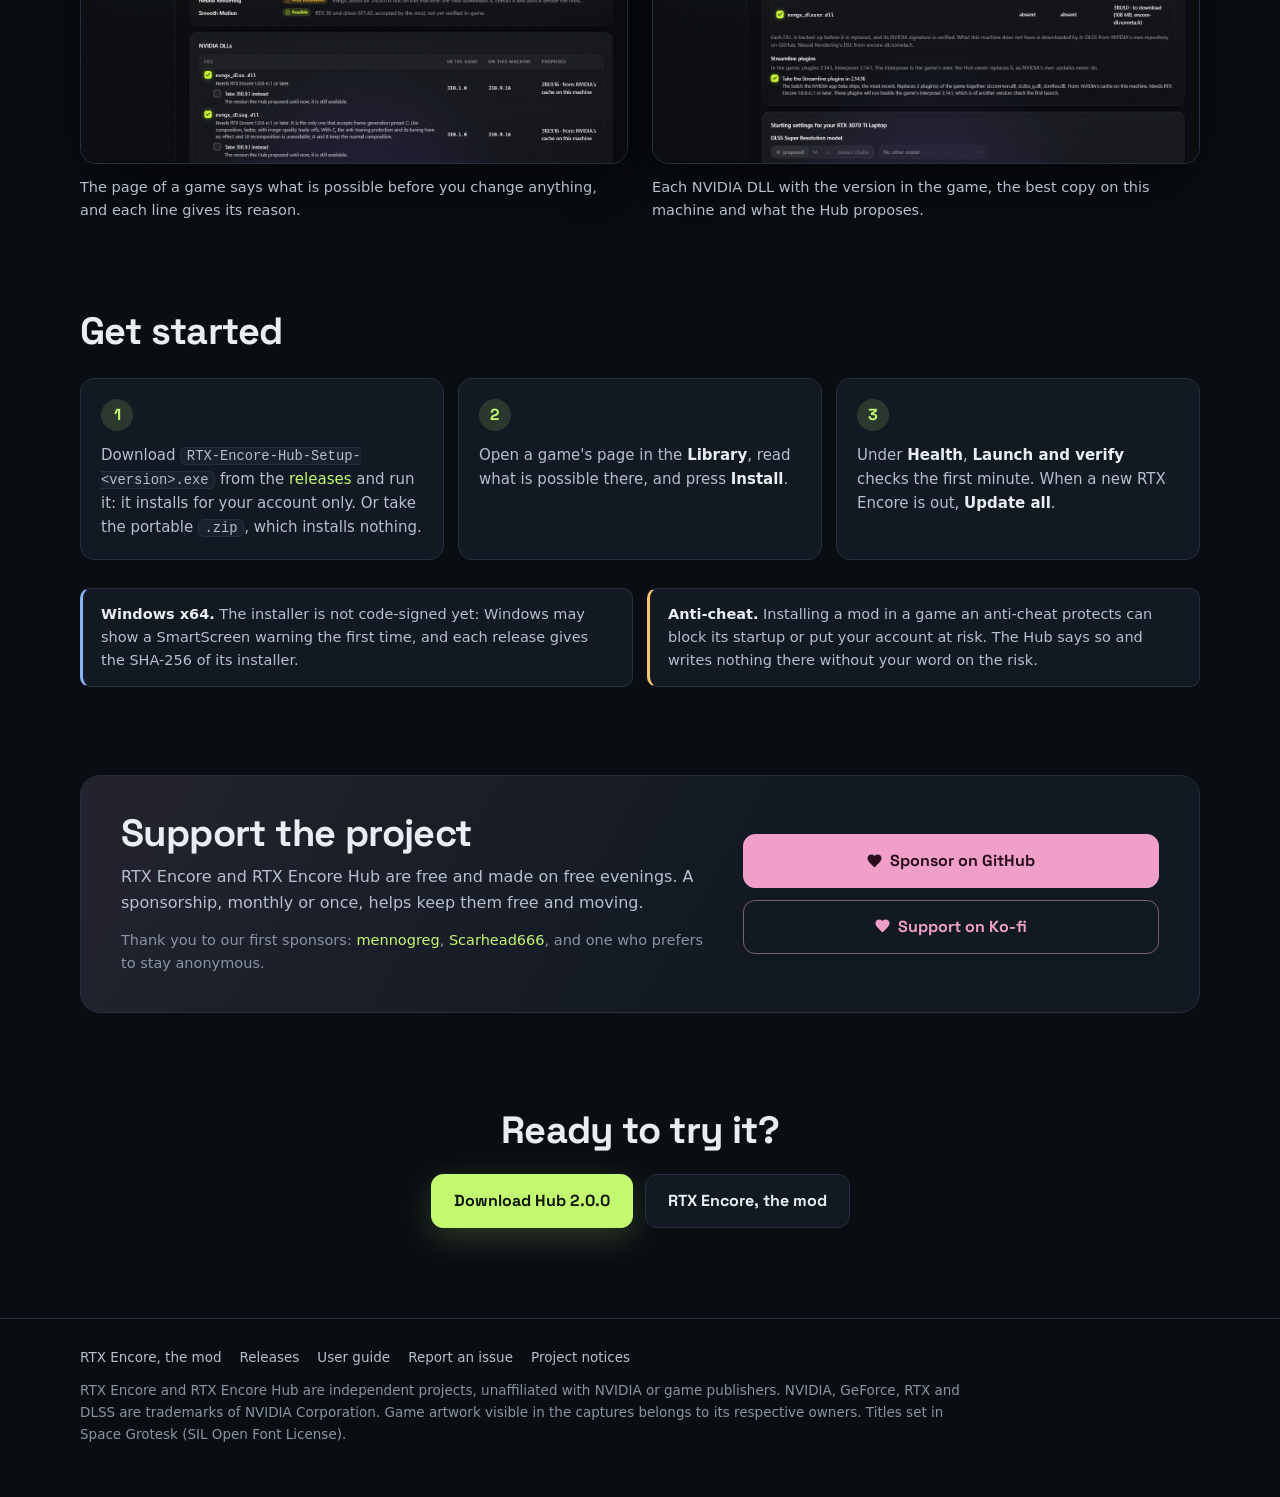
==== commit 746b2ca0: "Present NVIDIA baseline versus Encore FG SR NR performance" ====
--- a/index.html
+++ b/index.html
@@ -65,11 +65,11 @@
 
 <section class="band" id="perf"><div class="wrap">
 <div class="stats">
-<div class="stat"><span class="figure">X2–X6</span><span class="unit">DLSS-G &amp; XeFG</span><span class="context">Frame generation, including compatible games without native FG, across DirectX 11, DirectX 12 and Vulkan.</span></div>
-<div class="stat"><span class="figure">−72.5%</span><span class="unit">smoke motion error</span><span class="context">4K synthetic smoke background: 2.523 → 0.693 px with the improved RTX Encore motion estimator.</span></div>
-<div class="stat"><span class="figure">0.984 ms</span><span class="unit">4K motion estimation</span><span class="context">RTX 4090, 3840×2160, 2×2 vector grid. Previous reference: 0.985 ms.</span></div>
+<div class="stat"><span class="figure">−34.4%</span><span class="unit">DLSS Frame Generation GPU time</span><span class="context">NVIDIA reference 0.781 → Encore 0.512 ms per generated frame. RTX 4090, 1080p X2, DLSS-G 310.9.16.</span></div>
+<div class="stat"><span class="figure">−25%</span><span class="unit">DLSS Super Resolution GPU time</span><span class="context">Fast SR, preset M, Black Myth: Wukong on RTX 3070 Ti Laptop. −22% in The Witcher 3.</span></div>
+<div class="stat"><span class="figure">≈−17%</span><span class="unit">Neural Rendering GPU time</span><span class="context">NVIDIA engine, RTX 30: Encore Fast precision versus Exact. Small image differences.</span></div>
 </div>
-<p class="stats-note">Motion benchmarks measured on November 5, 2026. GPU time covers motion estimation only; the smoke result is one synthetic scene, not a general FPS gain. Game compatibility and available multipliers depend on the GPU, API and runtimes; X5/X6 remain experimental.</p>
+<p class="stats-note">Measured GPU processing costs, not overall FPS gains. FG: isolated benchmark, optimizations off versus on, identical output in reference tests. SR: in-game measurements, very close output. NR: Fast precision trades a little image accuracy for speed. These earlier measurements cover optimizations retained in 2.0.0; they are not a fresh test of its release binaries.</p>
 </div></section>
 
 <section id="nr"><div class="wrap">
@@ -84,15 +84,14 @@
 </div></section>
 
 <section><div class="wrap">
-<h2>Where the GPU time goes</h2>
-<p class="sub">Share of the GPU time of each pass that RTX Encore saves, measured on an RTX 3070 Ti Laptop.</p>
+<h2>NVIDIA reference → with RTX Encore</h2>
+<p class="sub">Same feature before and after its optimization. For percentage-only measurements, NVIDIA reference = 100 GPU-time units; lower is better. Different GPUs and workloads: do not add these gains together.</p>
 <div class="chart" role="img" aria-label="Bar chart of the GPU time saved per optimization, in percent.">
-<div class="c-row" title="NR, Ultra-fast mode, Wukong, 18.7 → 9.8 ms: −48 %"><div class="c-label"><span class="c-name">NR, Ultra-fast mode</span><span class="c-where">Wukong, 18.7 → 9.8 ms</span></div><div class="c-track"><span class="c-bar" style="width:80.0%"></span><span class="c-value">−48 %</span></div></div>
-<div class="c-row" title="NR 310.9.16, preset B, 1080p, 26.7 → 15.1 ms: −43 %"><div class="c-label"><span class="c-name">NR 310.9.16, preset B</span><span class="c-where">1080p, 26.7 → 15.1 ms</span></div><div class="c-track"><span class="c-bar" style="width:71.7%"></span><span class="c-value">−43 %</span></div></div>
-<div class="c-row" title="Fast SR, preset M, Black Myth: Wukong: −25 %"><div class="c-label"><span class="c-name">Fast SR, preset M</span><span class="c-where">Black Myth: Wukong</span></div><div class="c-track"><span class="c-bar" style="width:41.7%"></span><span class="c-value">−25 %</span></div></div>
-<div class="c-row" title="Fast SR, preset M, The Witcher 3: −22 %"><div class="c-label"><span class="c-name">Fast SR, preset M</span><span class="c-where">The Witcher 3</span></div><div class="c-track"><span class="c-bar" style="width:36.7%"></span><span class="c-value">−22 %</span></div></div>
-<div class="c-row" title="Fast SR, preset M, bench: −18 %"><div class="c-label"><span class="c-name">Fast SR, preset M</span><span class="c-where">bench</span></div><div class="c-track"><span class="c-bar" style="width:30.0%"></span><span class="c-value">−18 %</span></div></div>
-<div class="c-row" title="Fast SR, preset L, bench: −15 %"><div class="c-label"><span class="c-name">Fast SR, preset L</span><span class="c-where">bench</span></div><div class="c-track"><span class="c-bar" style="width:25.0%"></span><span class="c-value">−15 %</span></div></div>
+<div class="c-row" title="DLSS-G · 1080p X2 · RTX 4090, Isolated benchmark: 0.781 → 0.512 ms / generated frame: −34.4 %"><div class="c-label"><span class="c-name">DLSS-G · 1080p X2 · RTX 4090</span><span class="c-where">Isolated benchmark: 0.781 → 0.512 ms / generated frame</span></div><div class="c-track"><span class="c-bar" style="width:80.0%"></span><span class="c-value">−34.4 %</span></div></div>
+<div class="c-row" title="DLSS-G · 4K X2 · RTX 4090, Isolated benchmark: 1.406 → 1.100 ms / generated frame: −21.8 %"><div class="c-label"><span class="c-name">DLSS-G · 4K X2 · RTX 4090</span><span class="c-where">Isolated benchmark: 1.406 → 1.100 ms / generated frame</span></div><div class="c-track"><span class="c-bar" style="width:50.7%"></span><span class="c-value">−21.8 %</span></div></div>
+<div class="c-row" title="DLSS SR M · Wukong · RTX 3070 Ti Laptop, In game: NVIDIA 100 → Encore Fast SR 75: −25 %"><div class="c-label"><span class="c-name">DLSS SR M · Wukong · RTX 3070 Ti Laptop</span><span class="c-where">In game: NVIDIA 100 → Encore Fast SR 75</span></div><div class="c-track"><span class="c-bar" style="width:58.1%"></span><span class="c-value">−25 %</span></div></div>
+<div class="c-row" title="DLSS SR M · The Witcher 3 · RTX 3070 Ti Laptop, In game: NVIDIA 100 → Encore Fast SR 78: −22 %"><div class="c-label"><span class="c-name">DLSS SR M · The Witcher 3 · RTX 3070 Ti Laptop</span><span class="c-where">In game: NVIDIA 100 → Encore Fast SR 78</span></div><div class="c-track"><span class="c-bar" style="width:51.2%"></span><span class="c-value">−22 %</span></div></div>
+<div class="c-row" title="NR · RTX 30 · Fast precision, Measured NR cost: Exact 100 → Fast ≈83; small image differences: −17 %"><div class="c-label"><span class="c-name">NR · RTX 30 · Fast precision</span><span class="c-where">Measured NR cost: Exact 100 → Fast ≈83; small image differences</span></div><div class="c-track"><span class="c-bar" style="width:39.5%"></span><span class="c-value">−17 %</span></div></div>
 </div>
 </div></section>
 
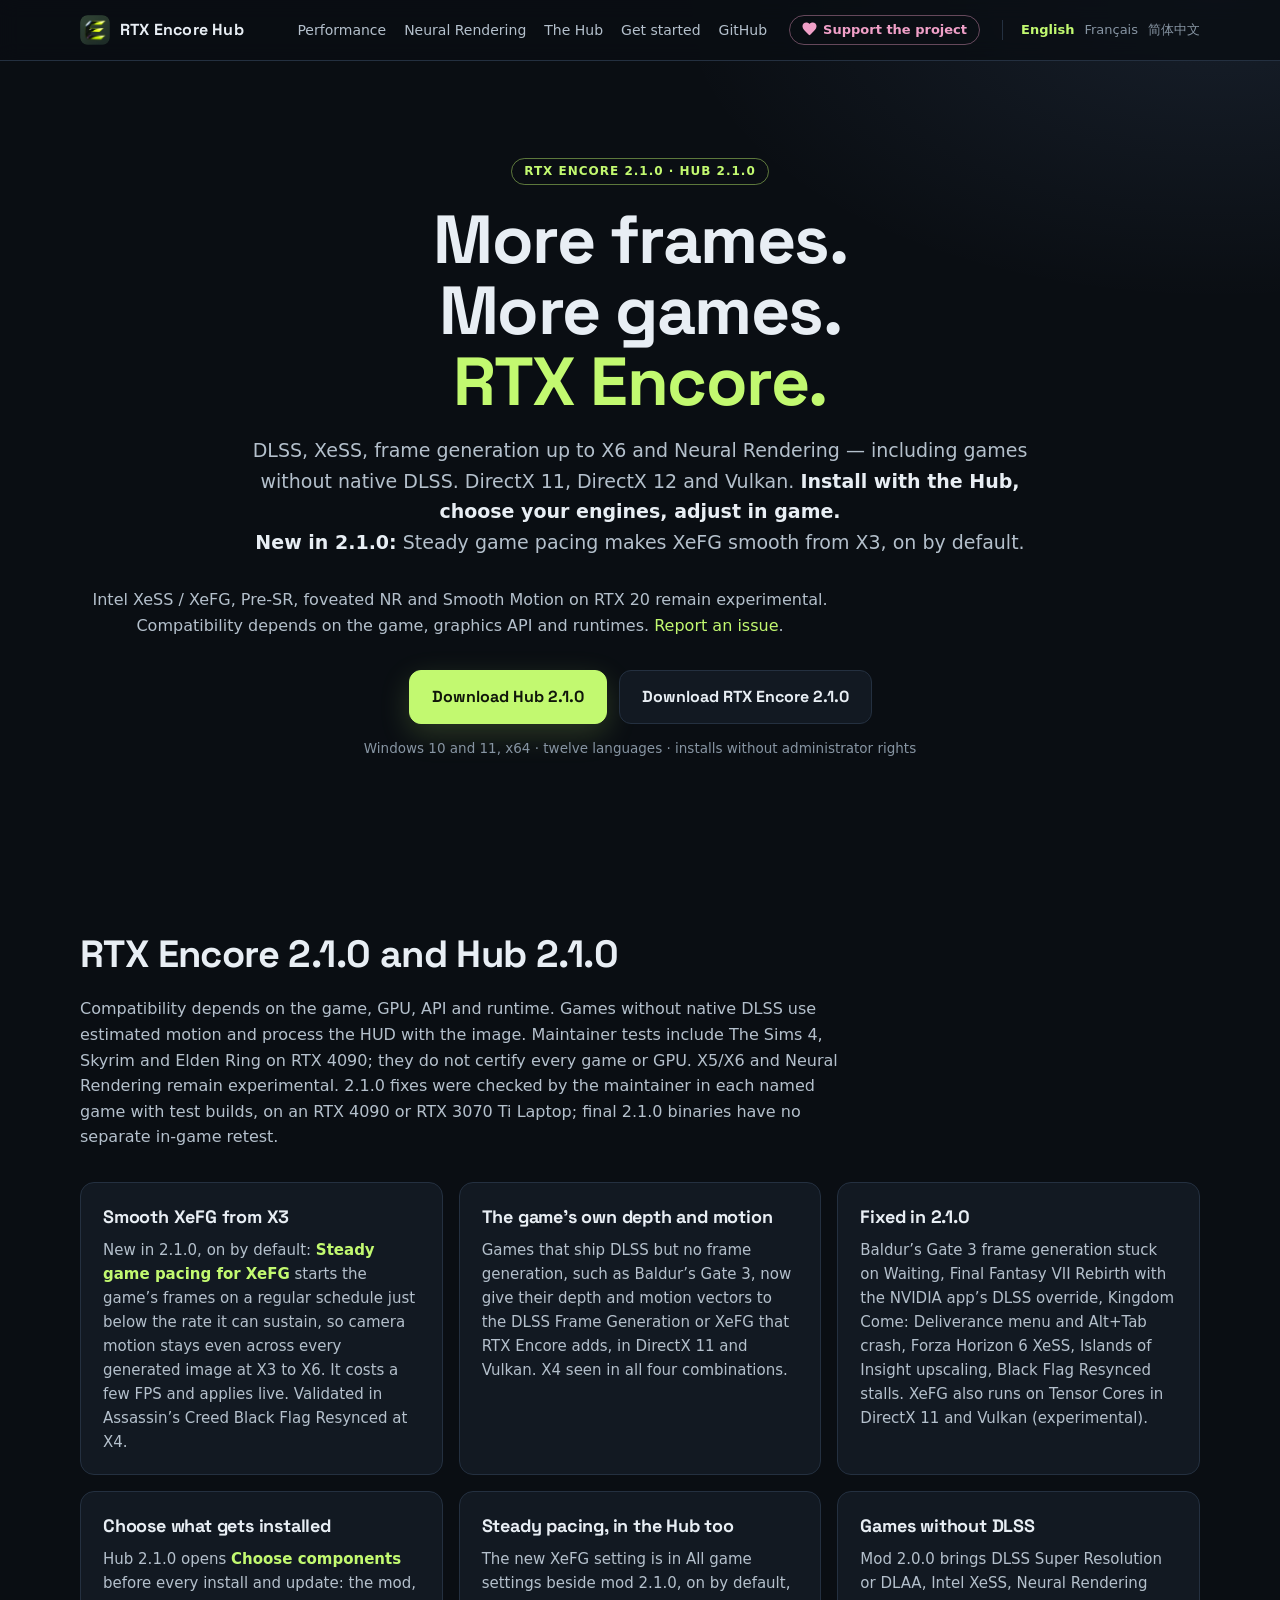
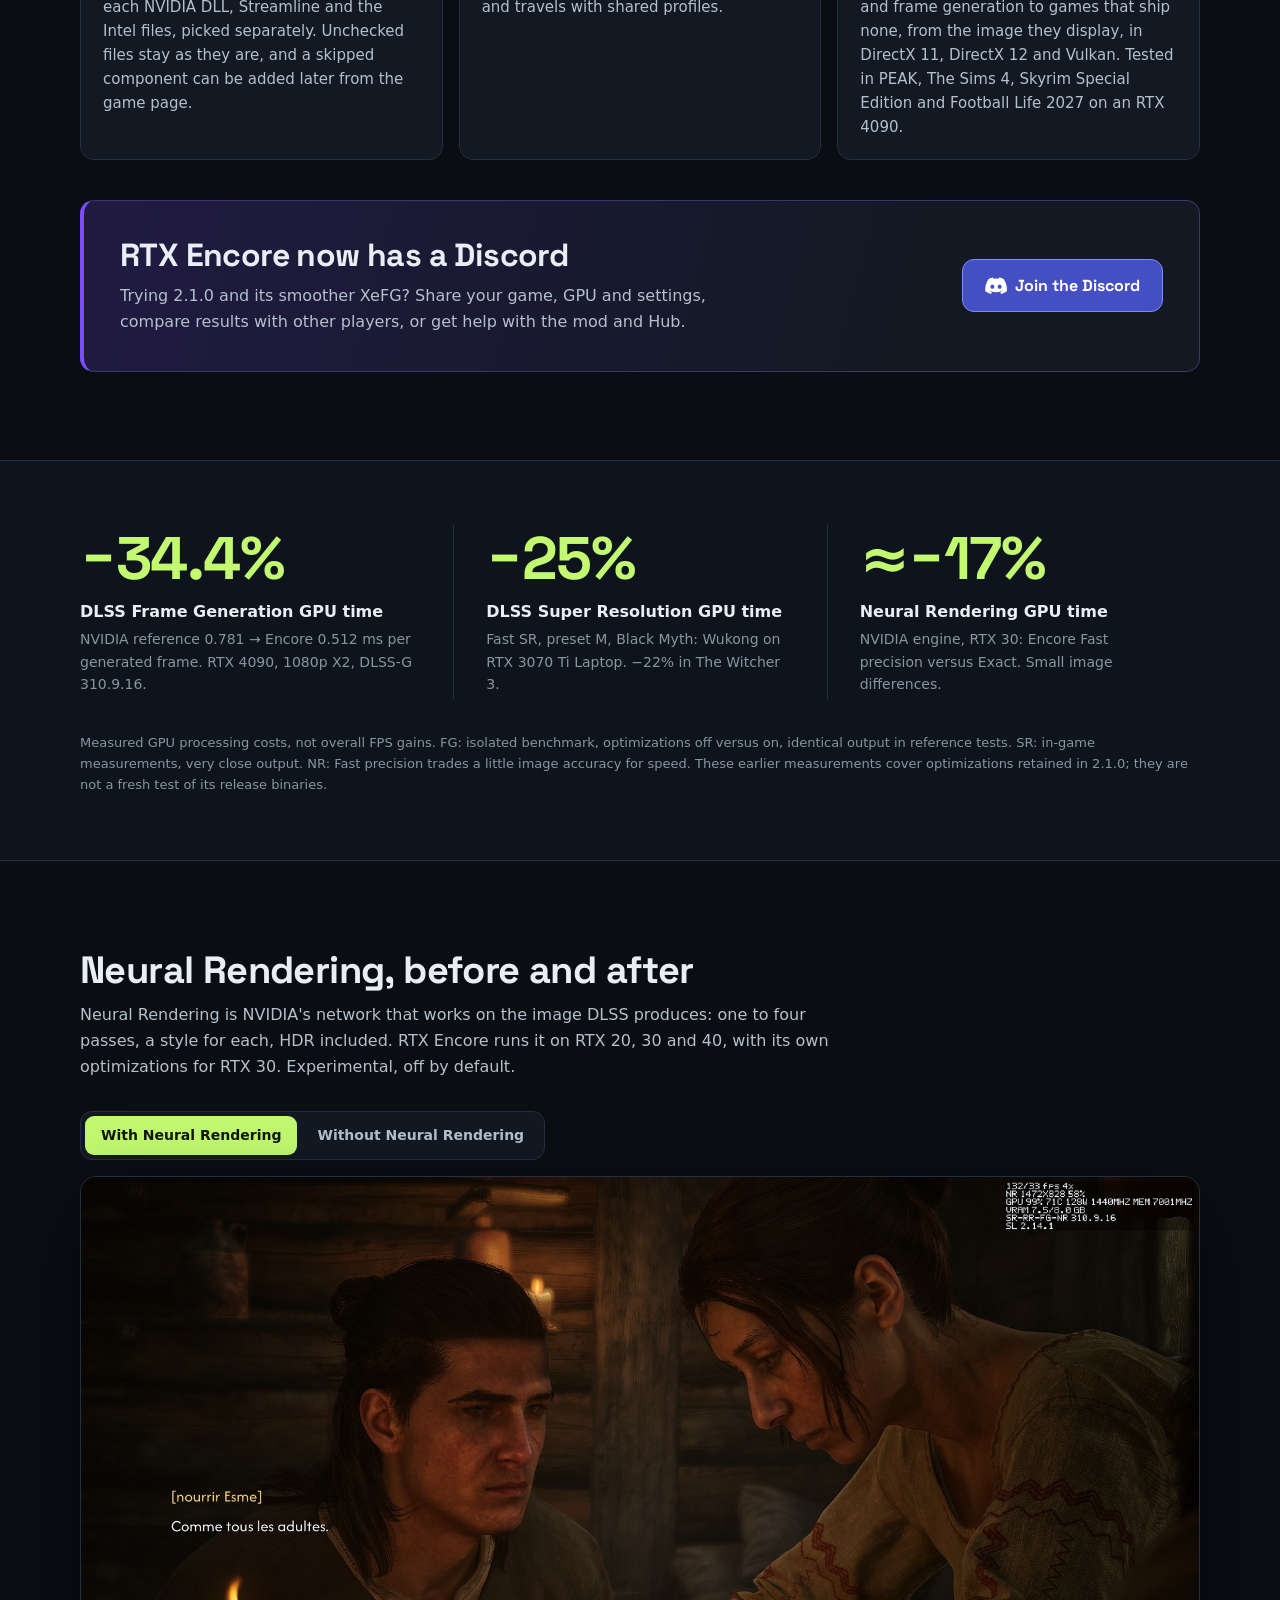
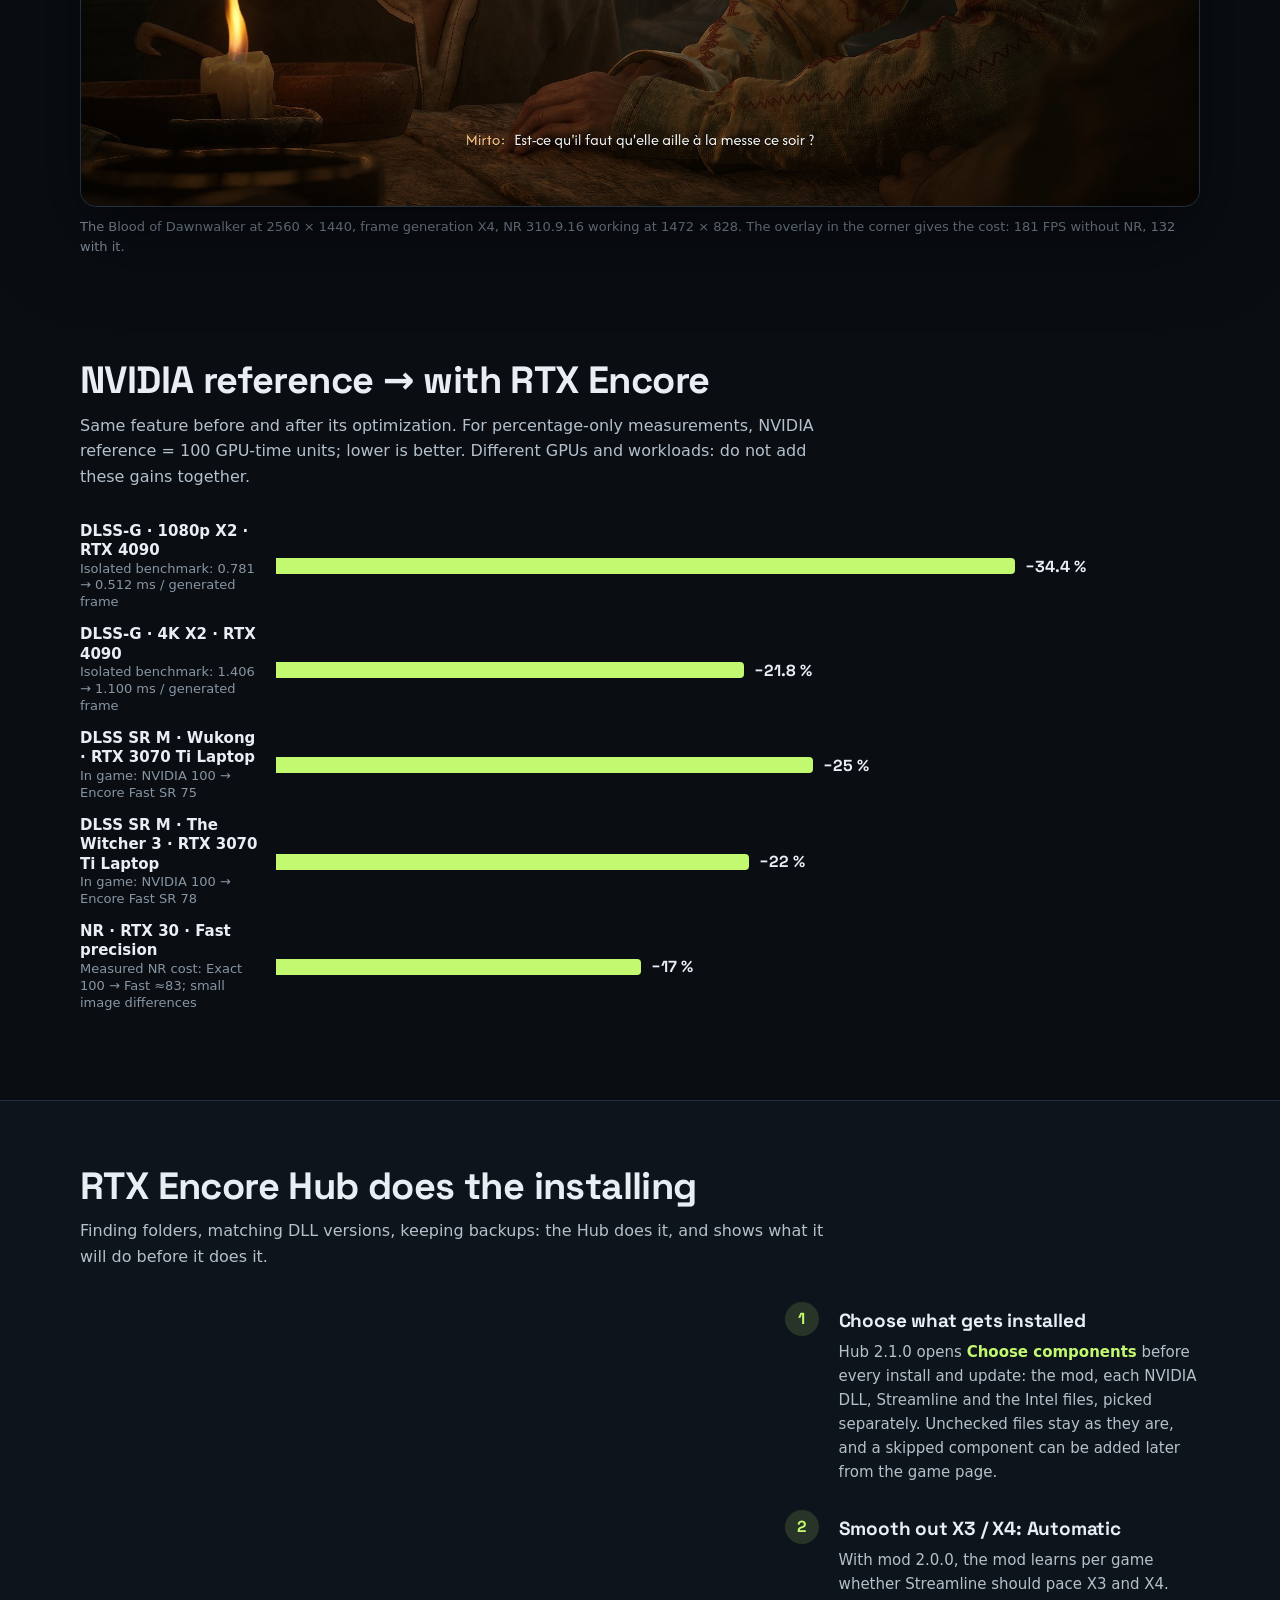
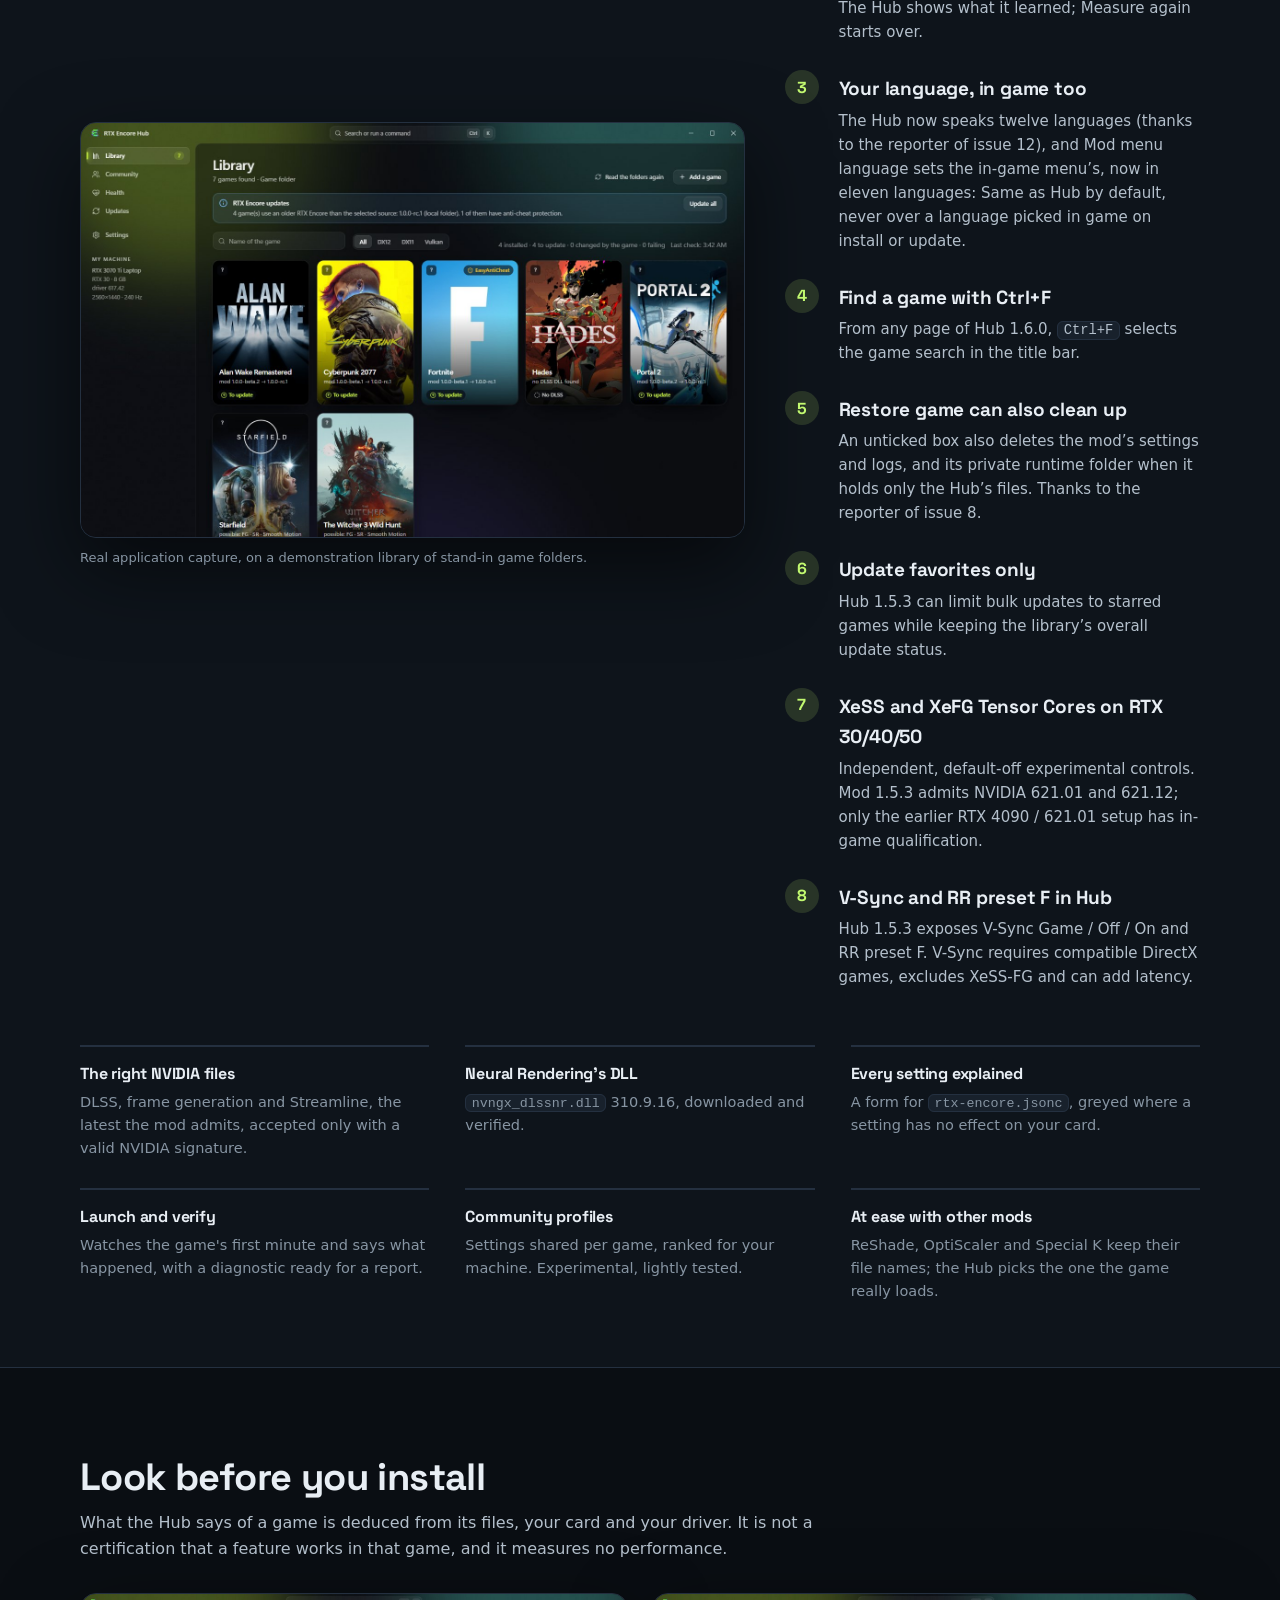
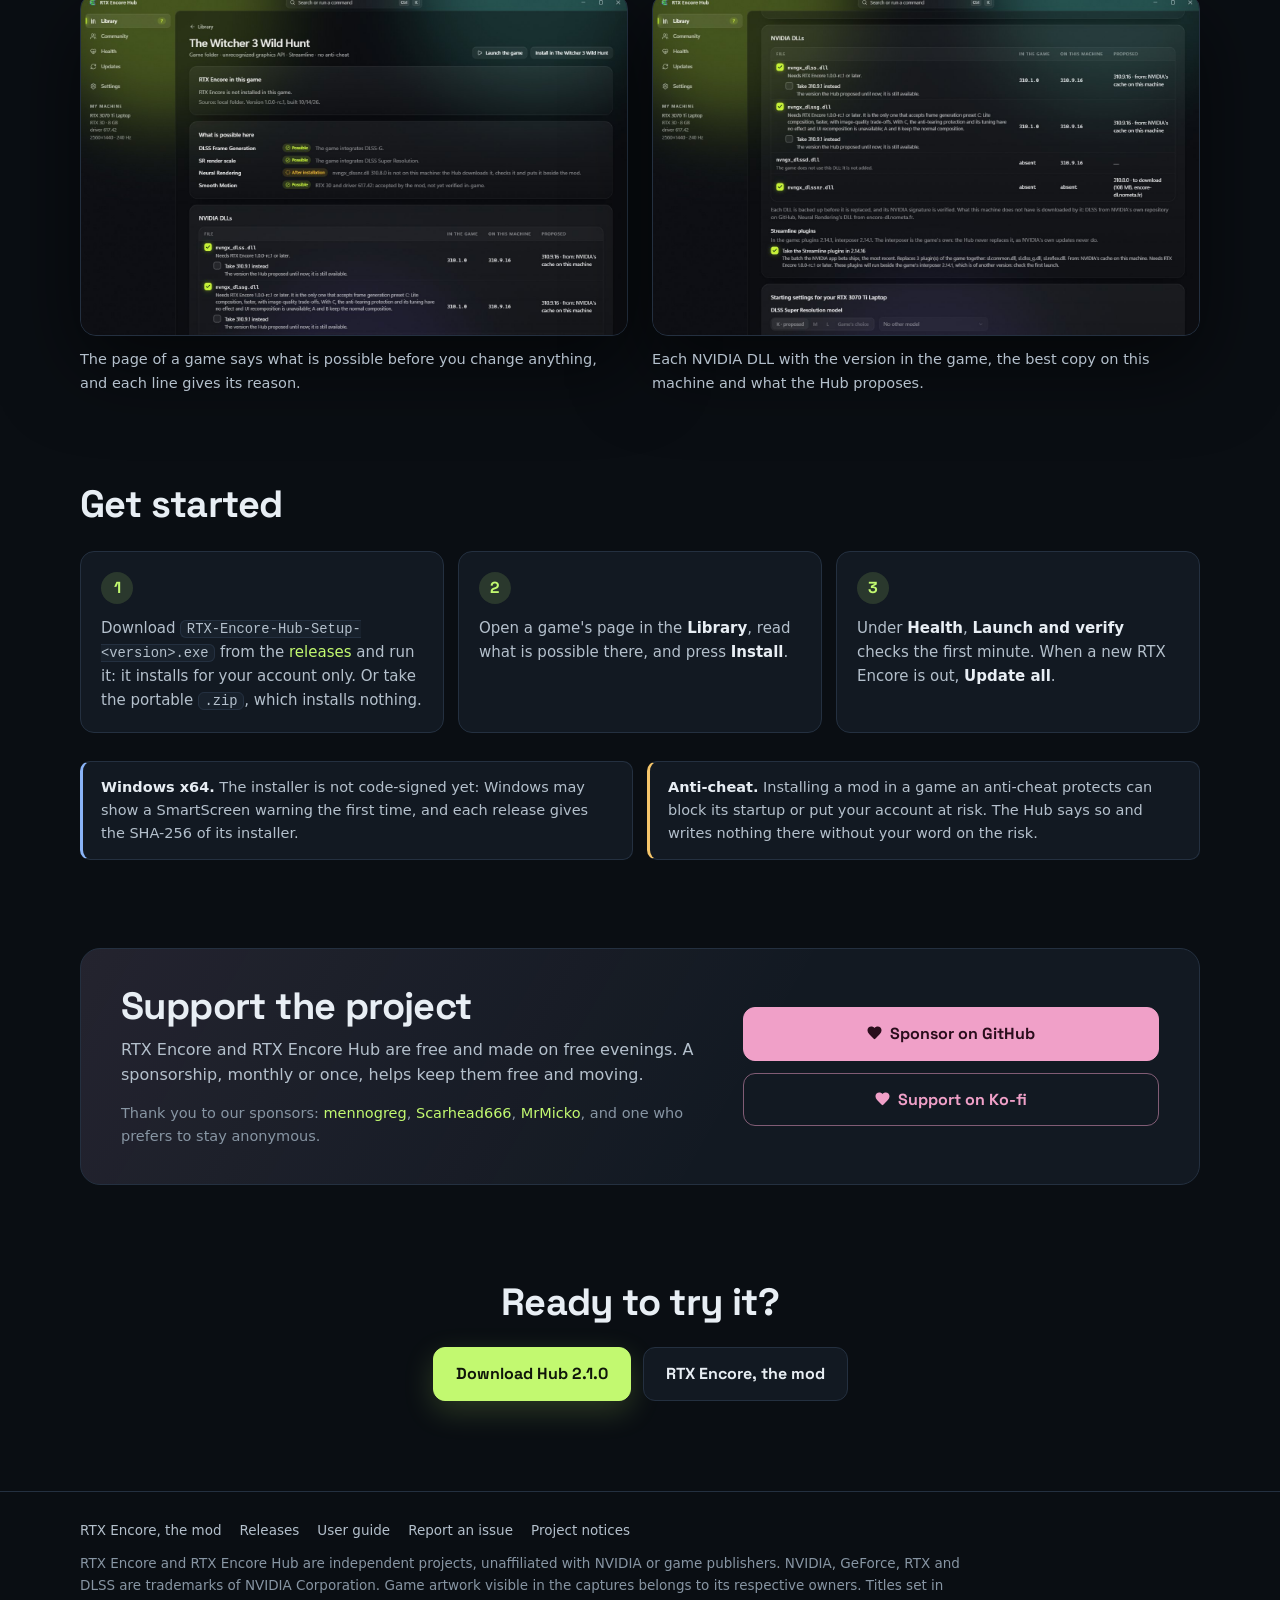
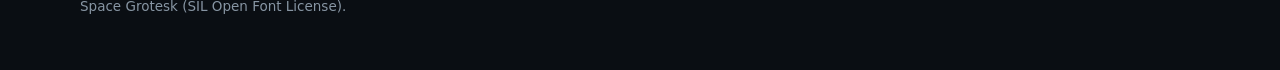
==== commit 083ae854: "Site: RTX Encore 2.1.0 and Hub 2.1.0 Co-Authored-By: Claude Opus 5.5 <noreply@anthropic.com>" ====
--- a/index.html
+++ b/index.html
@@ -3,21 +3,21 @@
 <head>
 <meta charset="utf-8">
 <meta name="viewport" content="width=device-width, initial-scale=1">
-<title>RTX Encore 2.0.0: DLSS, XeSS, Neural Rendering and frame generation for games without DLSS</title>
-<meta name="description" content="RTX Encore 2.0.0: DLSS, XeSS, Neural Rendering and frame generation for games without DLSS">
-<link rel="canonical" href="https://silynometa.github.io/rtx-encore-hub/">
-<link rel="alternate" hreflang="en" href="https://silynometa.github.io/rtx-encore-hub/">
-<link rel="alternate" hreflang="fr" href="https://silynometa.github.io/rtx-encore-hub/fr/">
-<link rel="alternate" hreflang="zh-CN" href="https://silynometa.github.io/rtx-encore-hub/zh/">
+<title>RTX Encore 2.1.0: smooth XeFG, DLSS, XeSS, Neural Rendering and frame generation, even without DLSS</title>
+<meta name="description" content="RTX Encore 2.1.0: smooth XeFG from X3 with Steady game pacing, DLSS, XeSS, frame generation up to X6 and Neural Rendering, including games without DLSS.">
+<link rel="canonical" href="https://encore.nometa.fr/">
+<link rel="alternate" hreflang="en" href="https://encore.nometa.fr/">
+<link rel="alternate" hreflang="fr" href="https://encore.nometa.fr/fr/">
+<link rel="alternate" hreflang="zh-CN" href="https://encore.nometa.fr/zh/">
 <link rel="icon" href="assets/favicon.ico" sizes="16x16 32x32 48x48">
 <link rel="icon" type="image/png" sizes="64x64" href="assets/logo-64.png">
 <link rel="apple-touch-icon" href="assets/apple-touch-icon.png">
 <link rel="preload" href="assets/space-grotesk.woff2" as="font" type="font/woff2" crossorigin>
 <meta property="og:type" content="website">
-<meta property="og:title" content="RTX Encore 2.0.0: DLSS, XeSS, Neural Rendering and frame generation for games without DLSS">
-<meta property="og:description" content="RTX Encore 2.0.0: DLSS, XeSS, Neural Rendering and frame generation for games without DLSS">
-<meta property="og:url" content="https://silynometa.github.io/rtx-encore-hub/">
-<meta property="og:image" content="https://silynometa.github.io/rtx-encore-hub/assets/social-card.png">
+<meta property="og:title" content="RTX Encore 2.1.0: smooth XeFG, DLSS, XeSS, Neural Rendering and frame generation, even without DLSS">
+<meta property="og:description" content="RTX Encore 2.1.0: smooth XeFG from X3 with Steady game pacing, DLSS, XeSS, frame generation up to X6 and Neural Rendering, including games without DLSS.">
+<meta property="og:url" content="https://encore.nometa.fr/">
+<meta property="og:image" content="https://encore.nometa.fr/assets/social-card.png">
 <meta property="og:image:width" content="1200">
 <meta property="og:image:height" content="630">
 <meta property="og:image:alt" content="RTX Encore Hub">
@@ -35,30 +35,30 @@
 
 <main>
 <div class="wrap hero">
-<span class="badge">RTX Encore 2.0.0 · Hub 2.0.0</span>
+<span class="badge">RTX Encore 2.1.0 · Hub 2.1.0</span>
 <h1>More frames.<br>More games.<br><em>RTX Encore.</em></h1>
-<p class="lead">DLSS, XeSS, frame generation up to X6 and Neural Rendering — including games without native DLSS. DirectX 11, DirectX 12 and Vulkan. <strong>Install with the Hub, choose your engines, adjust in game.</strong></p>
+<p class="lead">DLSS, XeSS, frame generation up to X6 and Neural Rendering — including games without native DLSS. DirectX 11, DirectX 12 and Vulkan. <strong>Install with the Hub, choose your engines, adjust in game.</strong> <br><strong>New in 2.1.0:</strong> Steady game pacing makes XeFG smooth from X3, on by default.</p>
 <p class="sub">Intel XeSS / XeFG, Pre-SR, foveated NR and Smooth Motion on RTX 20 remain experimental. Compatibility depends on the game, graphics API and runtimes. <a href="https://github.com/SilyNoMeta/rtx-encore/issues/new/choose">Report an issue</a>.</p>
-<div class="actions"><a class="button primary" href="https://github.com/SilyNoMeta/rtx-encore-hub/releases/tag/v2.0.0">Download Hub 2.0.0</a><a class="button" href="https://github.com/SilyNoMeta/rtx-encore/releases/tag/v2.0.0">Download RTX Encore 2.0.0</a></div>
+<div class="actions"><a class="button primary" href="https://github.com/SilyNoMeta/rtx-encore-hub/releases/tag/v2.0.0">Download Hub 2.1.0</a><a class="button" href="https://github.com/SilyNoMeta/rtx-encore/releases/tag/v2.0.0">Download RTX Encore 2.1.0</a></div>
 <p class="under">Windows 10 and 11, x64 · twelve languages · installs without administrator rights</p>
 </div>
 
 <section class="news" id="features"><div class="wrap">
-<h2>RTX Encore 2.0.0 and Hub 2.0.0</h2>
-<p class="sub">Compatibility depends on the game, GPU, API and runtime. Games without native DLSS use estimated motion and process the HUD with the image. Maintainer tests include The Sims 4, Skyrim and Elden Ring on RTX 4090; they do not certify every game or GPU. X5/X6 and Neural Rendering remain experimental.</p>
-<div class="news-grid"><div class="card"><h3>Games without DLSS</h3><p>Mod 2.0.0 brings DLSS Super Resolution or DLAA, Intel XeSS, Neural Rendering and frame generation to games that ship none, from the image they display, in DirectX 11, DirectX 12 and Vulkan. Tested in PEAK, The Sims 4, Skyrim Special Edition and Football Life 2027 on an RTX 4090.</p></div>
-<div class="card"><h3>Frame generation where there was none</h3><p>DLSS Frame Generation X2 to X6 in DirectX 11, DirectX 12 and Vulkan, Intel XeFG up to X6 in DirectX 12, with NVIDIA Tensor Cores when available, in Vulkan (HDR10 included) and in DirectX 11. Change the multiplier while playing; the HUD is interpolated with the image.</p></div>
-<div class="card"><h3>Motion estimated by RTX Encore</h3><p>The mod’s own motion estimation runs on the graphics card, and finds the game’s depth buffer by itself. vort_Motion’s shader method and NVIDIA Optical Flow are the other choices.</p></div>
-<div class="card"><h3>Choose your setup</h3><p>At first installation in a game without native integrations, choose None, Smooth Motion, DLSS-G or XeFG, then None, DLSS or XeSS. No automatic Smooth Motion. The Hub previews the required files before installing.</p></div>
-<div class="card"><h3>Tune image quality</h3><p>Ultra (75%) joins native DLSS SR and XeSS render scales. Custom sharpening offers a live 0–100% slider. Games without DLSS start with native anti-aliasing; use a lower windowed input resolution to upscale to your screen.</p></div>
-<div class="card"><h3>Keep compatible runtimes</h3><p>Missing engines are not offered. Older compatible runtimes still work, with an update warning. The Hub helps install the recommended files; added DLSS-G uses its qualified bundle.</p></div>
+<h2>RTX Encore 2.1.0 and Hub 2.1.0</h2>
+<p class="sub">Compatibility depends on the game, GPU, API and runtime. Games without native DLSS use estimated motion and process the HUD with the image. Maintainer tests include The Sims 4, Skyrim and Elden Ring on RTX 4090; they do not certify every game or GPU. X5/X6 and Neural Rendering remain experimental. 2.1.0 fixes were checked by the maintainer in each named game with test builds, on an RTX 4090 or RTX 3070 Ti Laptop; final 2.1.0 binaries have no separate in-game retest.</p>
+<div class="news-grid"><div class="card"><h3>Smooth XeFG from X3</h3><p>New in 2.1.0, on by default: <b>Steady game pacing for XeFG</b> starts the game’s frames on a regular schedule just below the rate it can sustain, so camera motion stays even across every generated image at X3 to X6. It costs a few FPS and applies live. Validated in Assassin’s Creed Black Flag Resynced at X4.</p></div>
+<div class="card"><h3>The game’s own depth and motion</h3><p>Games that ship DLSS but no frame generation, such as Baldur’s Gate 3, now give their depth and motion vectors to the DLSS Frame Generation or XeFG that RTX Encore adds, in DirectX 11 and Vulkan. X4 seen in all four combinations.</p></div>
+<div class="card"><h3>Fixed in 2.1.0</h3><p>Baldur’s Gate 3 frame generation stuck on Waiting, Final Fantasy VII Rebirth with the NVIDIA app’s DLSS override, Kingdom Come: Deliverance menu and Alt+Tab crash, Forza Horizon 6 XeSS, Islands of Insight upscaling, Black Flag Resynced stalls. XeFG also runs on Tensor Cores in DirectX 11 and Vulkan (experimental).</p></div>
+<div class="card"><h3>Choose what gets installed</h3><p>Hub 2.1.0 opens <b>Choose components</b> before every install and update: the mod, each NVIDIA DLL, Streamline and the Intel files, picked separately. Unchecked files stay as they are, and a skipped component can be added later from the game page.</p></div>
+<div class="card"><h3>Steady pacing, in the Hub too</h3><p>The new XeFG setting is in All game settings beside mod 2.1.0, on by default, and travels with shared profiles.</p></div>
+<div class="card"><h3>Games without DLSS</h3><p>Mod 2.0.0 brings DLSS Super Resolution or DLAA, Intel XeSS, Neural Rendering and frame generation to games that ship none, from the image they display, in DirectX 11, DirectX 12 and Vulkan. Tested in PEAK, The Sims 4, Skyrim Special Edition and Football Life 2027 on an RTX 4090.</p></div>
 </div>
 </div></section>
 
 <section class="community wrap" aria-labelledby="community-title">
 <div>
 <h2 id="community-title">RTX Encore now has a Discord</h2>
-<p>Trying 2.0.0 in a game without DLSS? Share your game, GPU and settings, compare results with other players, or get help with the mod and Hub.</p>
+<p>Trying 2.1.0 and its smoother XeFG? Share your game, GPU and settings, compare results with other players, or get help with the mod and Hub.</p>
 </div>
 <a class="button discord" href="https://discord.gg/Zwmq4Xc2Br"><svg viewBox="0 0 24 24" width="22" height="22" fill="currentColor" aria-hidden="true"><path d="M20.317 4.37a19.8 19.8 0 0 0-4.885-1.515c-.21.38-.452.892-.62 1.3a18.2 18.2 0 0 0-5.42 0 14 14 0 0 0-.628-1.3 19.7 19.7 0 0 0-4.888 1.52C.785 8.95-.053 13.41.366 17.808a20 20 0 0 0 5.993 3.03c.484-.654.915-1.35 1.287-2.082a13 13 0 0 1-2.027-.966l.497-.386c3.908 1.82 8.16 1.82 12.022 0l.498.386a13 13 0 0 1-2.03.968c.372.73.802 1.427 1.287 2.08a20 20 0 0 0 5.995-3.03c.492-5.1-.84-9.52-3.571-13.438ZM8.02 15.1c-1.173 0-2.134-1.073-2.134-2.392s.94-2.394 2.134-2.394c1.205 0 2.155 1.083 2.134 2.394 0 1.32-.94 2.392-2.134 2.392Zm7.96 0c-1.173 0-2.134-1.073-2.134-2.392s.94-2.394 2.134-2.394c1.205 0 2.155 1.083 2.134 2.394 0 1.32-.93 2.392-2.134 2.392Z"/></svg>Join the Discord</a>
 </section>
@@ -69,7 +69,7 @@
 <div class="stat"><span class="figure">−25%</span><span class="unit">DLSS Super Resolution GPU time</span><span class="context">Fast SR, preset M, Black Myth: Wukong on RTX 3070 Ti Laptop. −22% in The Witcher 3.</span></div>
 <div class="stat"><span class="figure">≈−17%</span><span class="unit">Neural Rendering GPU time</span><span class="context">NVIDIA engine, RTX 30: Encore Fast precision versus Exact. Small image differences.</span></div>
 </div>
-<p class="stats-note">Measured GPU processing costs, not overall FPS gains. FG: isolated benchmark, optimizations off versus on, identical output in reference tests. SR: in-game measurements, very close output. NR: Fast precision trades a little image accuracy for speed. These earlier measurements cover optimizations retained in 2.0.0; they are not a fresh test of its release binaries.</p>
+<p class="stats-note">Measured GPU processing costs, not overall FPS gains. FG: isolated benchmark, optimizations off versus on, identical output in reference tests. SR: in-game measurements, very close output. NR: Fast precision trades a little image accuracy for speed. These earlier measurements cover optimizations retained in 2.1.0; they are not a fresh test of its release binaries.</p>
 </div></section>
 
 <section id="nr"><div class="wrap">
@@ -101,7 +101,7 @@
 <div class="hub">
 <figure><div class="shot"><img src="assets/library.jpg" alt="The Hub&#x27;s game library, with the state of each install and the update banner" width="1440" height="900" loading="lazy"></div><figcaption>Real application capture, on a demonstration library of stand-in game folders.</figcaption></figure>
 <ol class="points">
-<li><h3>Choose your setup</h3><p>At first installation in a game without native integrations, choose None, Smooth Motion, DLSS-G or XeFG, then None, DLSS or XeSS. No automatic Smooth Motion. The Hub previews the required files before installing.</p></li>
+<li><h3>Choose what gets installed</h3><p>Hub 2.1.0 opens <b>Choose components</b> before every install and update: the mod, each NVIDIA DLL, Streamline and the Intel files, picked separately. Unchecked files stay as they are, and a skipped component can be added later from the game page.</p></li>
 <li><h3>Smooth out X3 / X4: Automatic</h3><p>With mod 2.0.0, the mod learns per game whether Streamline should pace X3 and X4. The Hub shows what it learned; Measure again starts over.</p></li>
 <li><h3>Your language, in game too</h3><p>The Hub now speaks twelve languages (thanks to the reporter of issue 12), and Mod menu language sets the in-game menu’s, now in eleven languages: Same as Hub by default, never over a language picked in game on install or update.</p></li>
 <li><h3>Find a game with Ctrl+F</h3><p>From any page of Hub 1.6.0, <code>Ctrl+F</code> selects the game search in the title bar.</p></li>
@@ -148,7 +148,7 @@
 <div>
 <h2>Support the project</h2>
 <p>RTX Encore and RTX Encore Hub are free and made on free evenings. A sponsorship, monthly or once, helps keep them free and moving.</p>
-<p class="thanks">Thank you to our first sponsors: <a href="https://github.com/mennogreg">mennogreg</a>, <a href="https://github.com/Scarhead666">Scarhead666</a>, and one who prefers to stay anonymous.</p>
+<p class="thanks">Thank you to our sponsors: <a href="https://github.com/mennogreg">mennogreg</a>, <a href="https://github.com/Scarhead666">Scarhead666</a>, <a href="https://github.com/MrMicko">MrMicko</a>, and one who prefers to stay anonymous.</p>
 </div>
 <div class="support-actions"><a class="button sponsor" href="https://github.com/sponsors/SilyNoMeta"><svg class="icon" viewBox="0 0 16 16" aria-hidden="true"><path d="M8 14.2 6.9 13.2C3 9.7.5 7.4.5 4.6.5 2.3 2.3.5 4.6.5c1.3 0 2.6.6 3.4 1.6C8.8 1.1 10.1.5 11.4.5c2.3 0 4.1 1.8 4.1 4.1 0 2.8-2.5 5.1-6.4 8.6L8 14.2Z"/></svg>Sponsor on GitHub</a><a class="button kofi" href="https://ko-fi.com/silynometa"><svg class="icon" viewBox="0 0 16 16" aria-hidden="true"><path d="M8 14.2 6.9 13.2C3 9.7.5 7.4.5 4.6.5 2.3 2.3.5 4.6.5c1.3 0 2.6.6 3.4 1.6C8.8 1.1 10.1.5 11.4.5c2.3 0 4.1 1.8 4.1 4.1 0 2.8-2.5 5.1-6.4 8.6L8 14.2Z"/></svg>Support on Ko-fi</a></div>
 </div>
@@ -156,7 +156,7 @@
 
 <div class="wrap cta">
 <h2>Ready to try it?</h2>
-<div class="actions"><a class="button primary" href="https://github.com/SilyNoMeta/rtx-encore-hub/releases/tag/v2.0.0">Download Hub 2.0.0</a><a class="button" href="https://github.com/SilyNoMeta/rtx-encore">RTX Encore, the mod</a></div>
+<div class="actions"><a class="button primary" href="https://github.com/SilyNoMeta/rtx-encore-hub/releases/tag/v2.0.0">Download Hub 2.1.0</a><a class="button" href="https://github.com/SilyNoMeta/rtx-encore">RTX Encore, the mod</a></div>
 </div>
 </main>
 
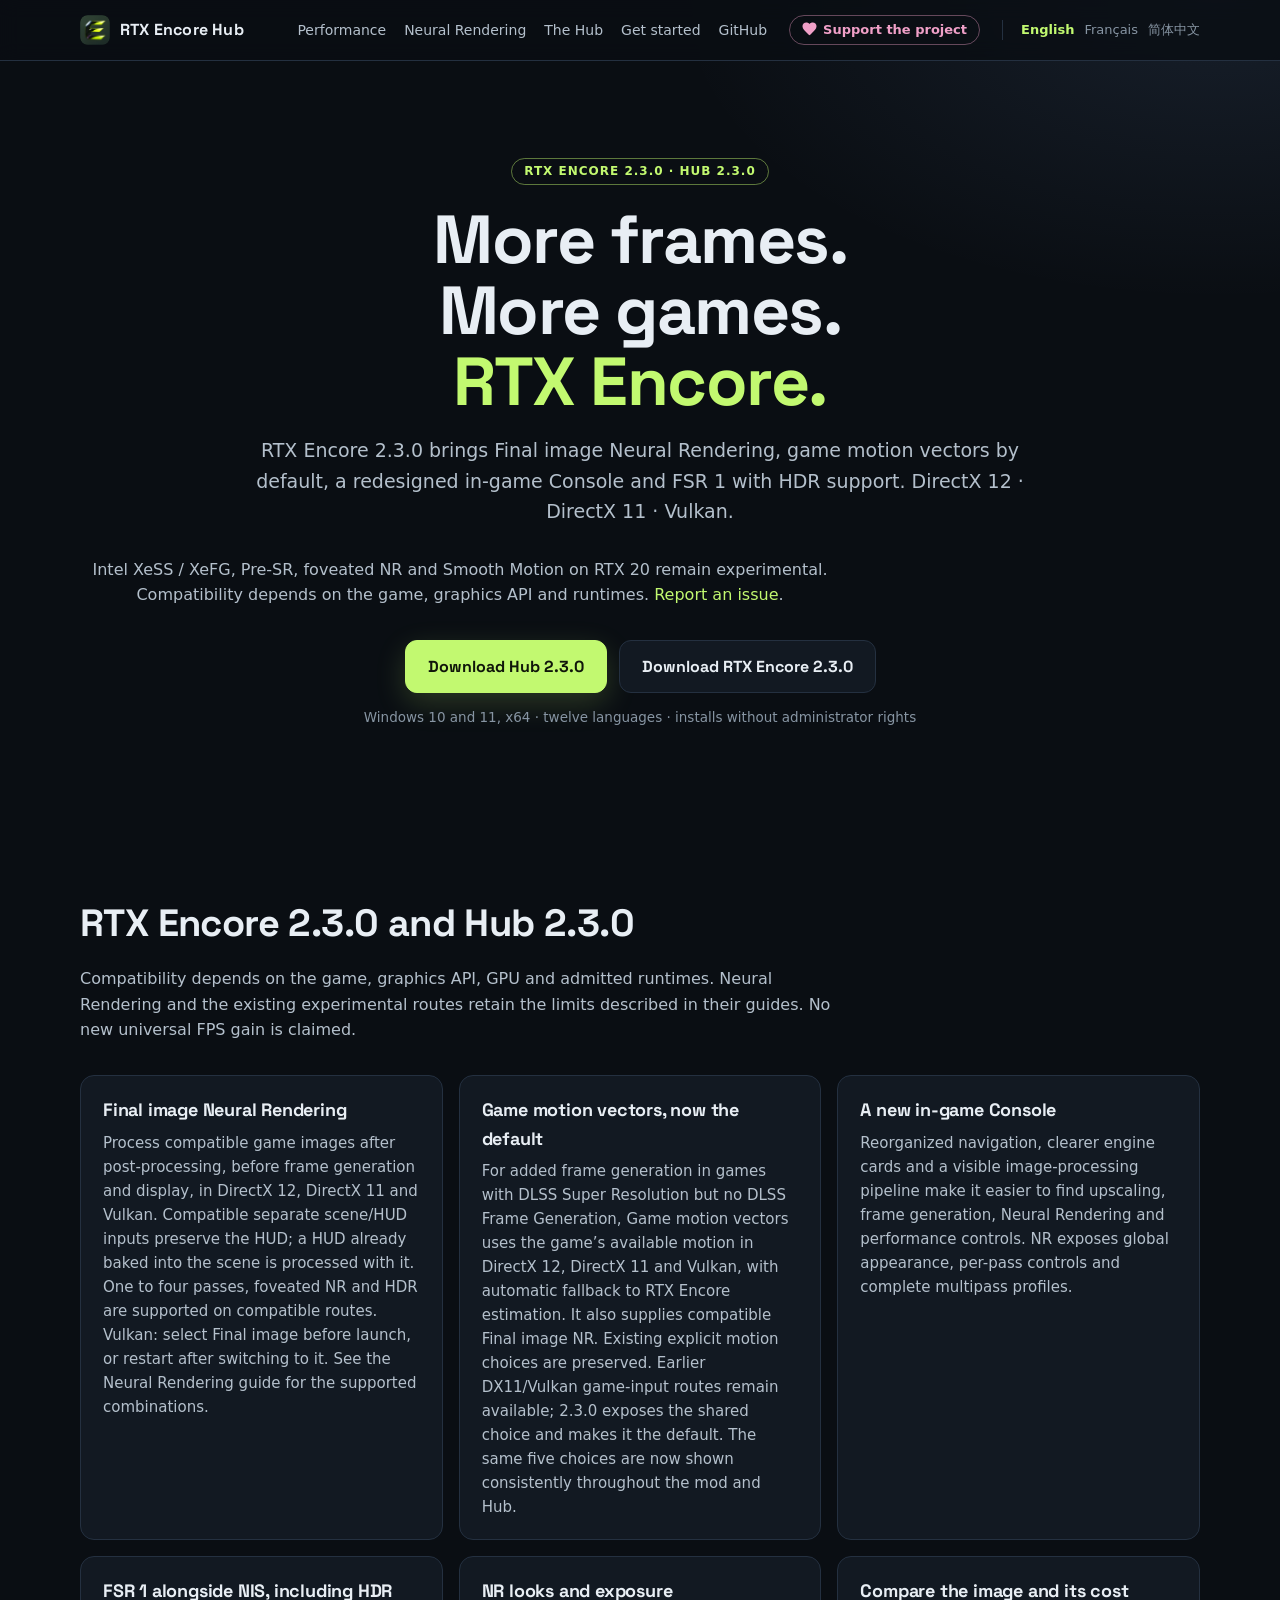
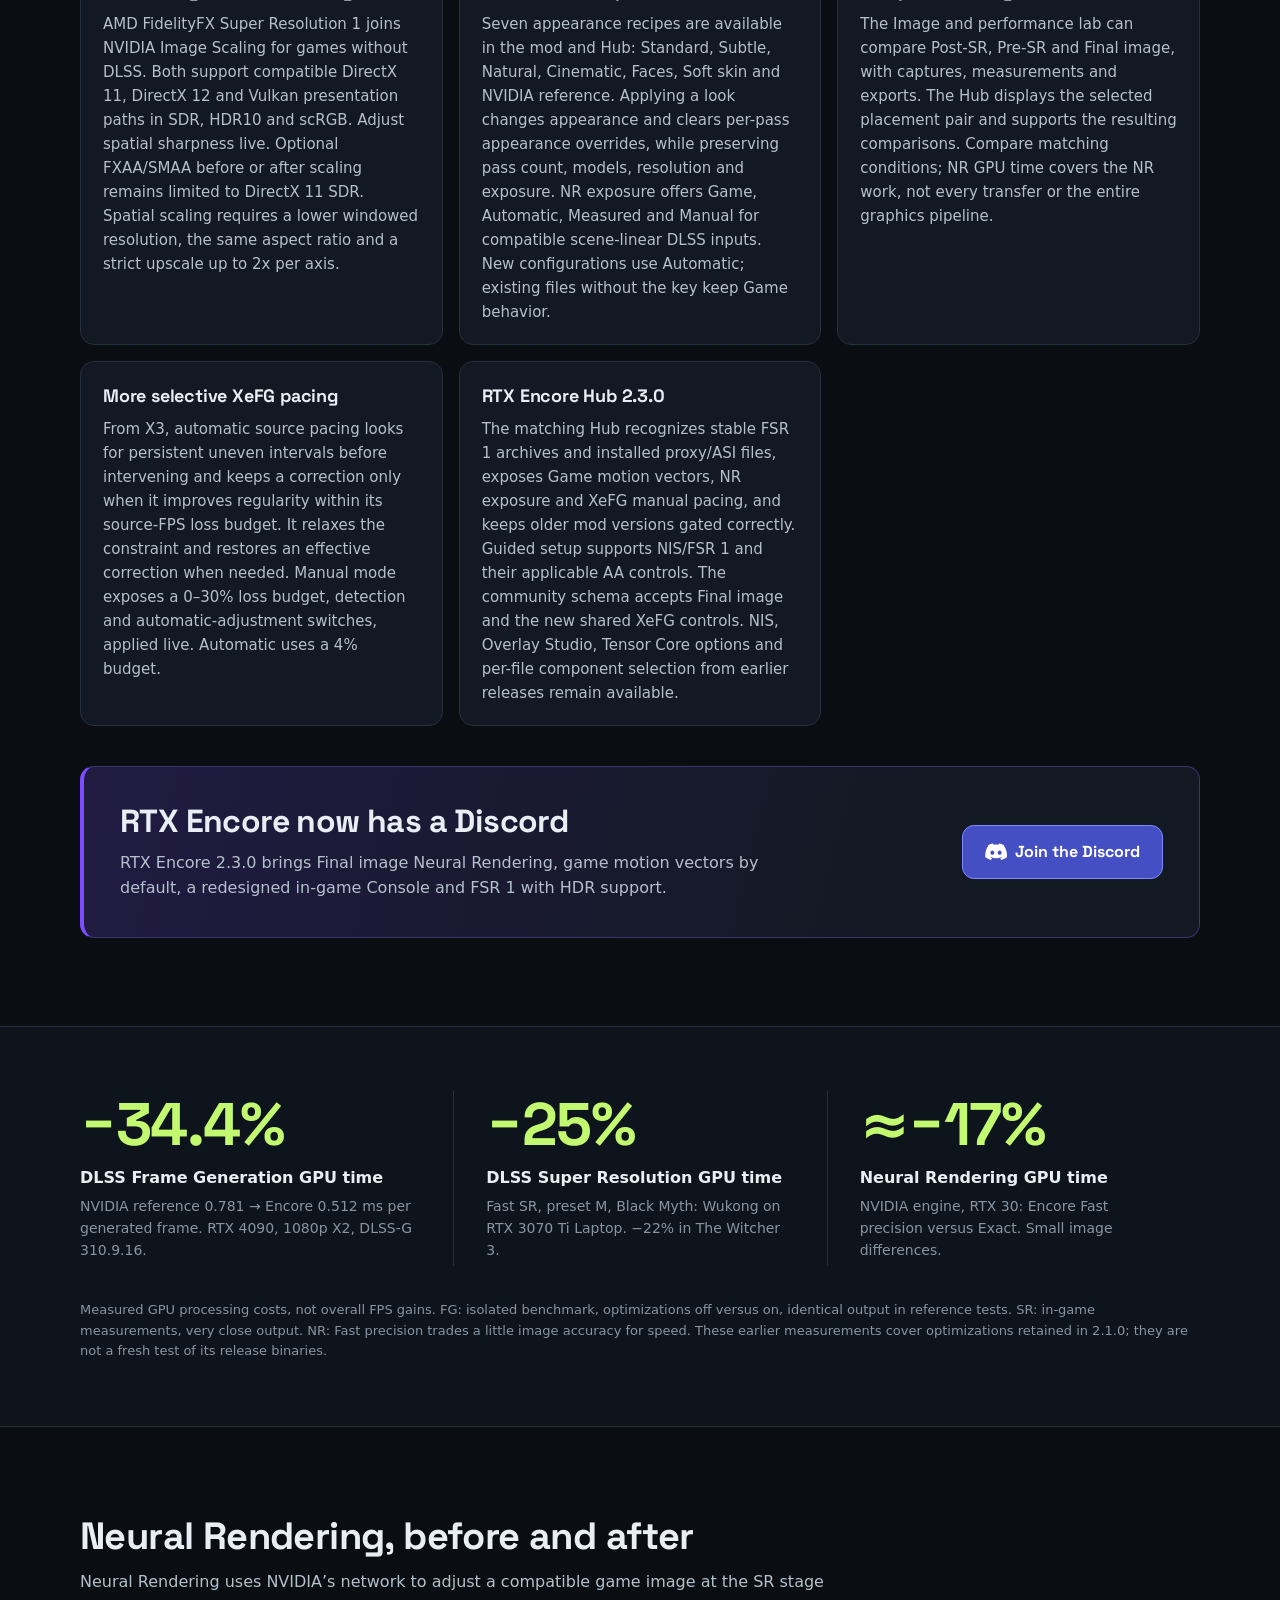
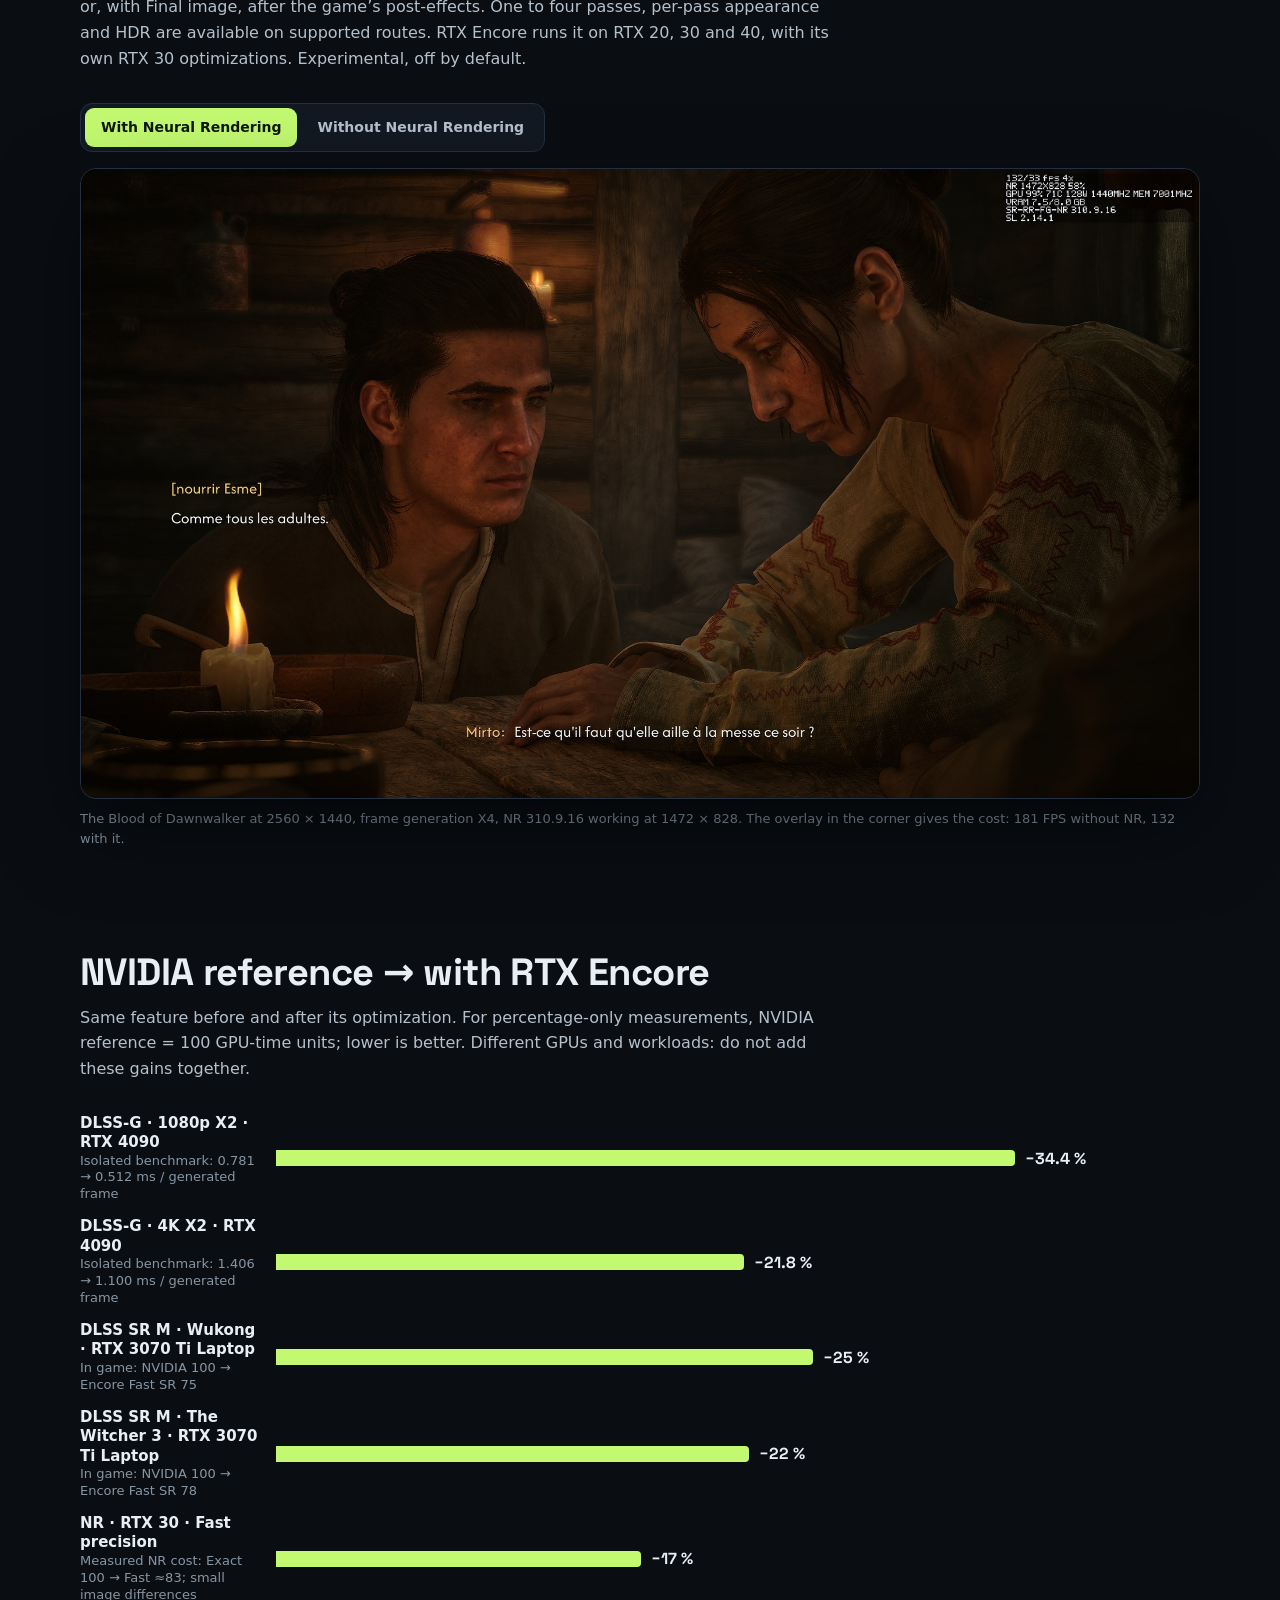
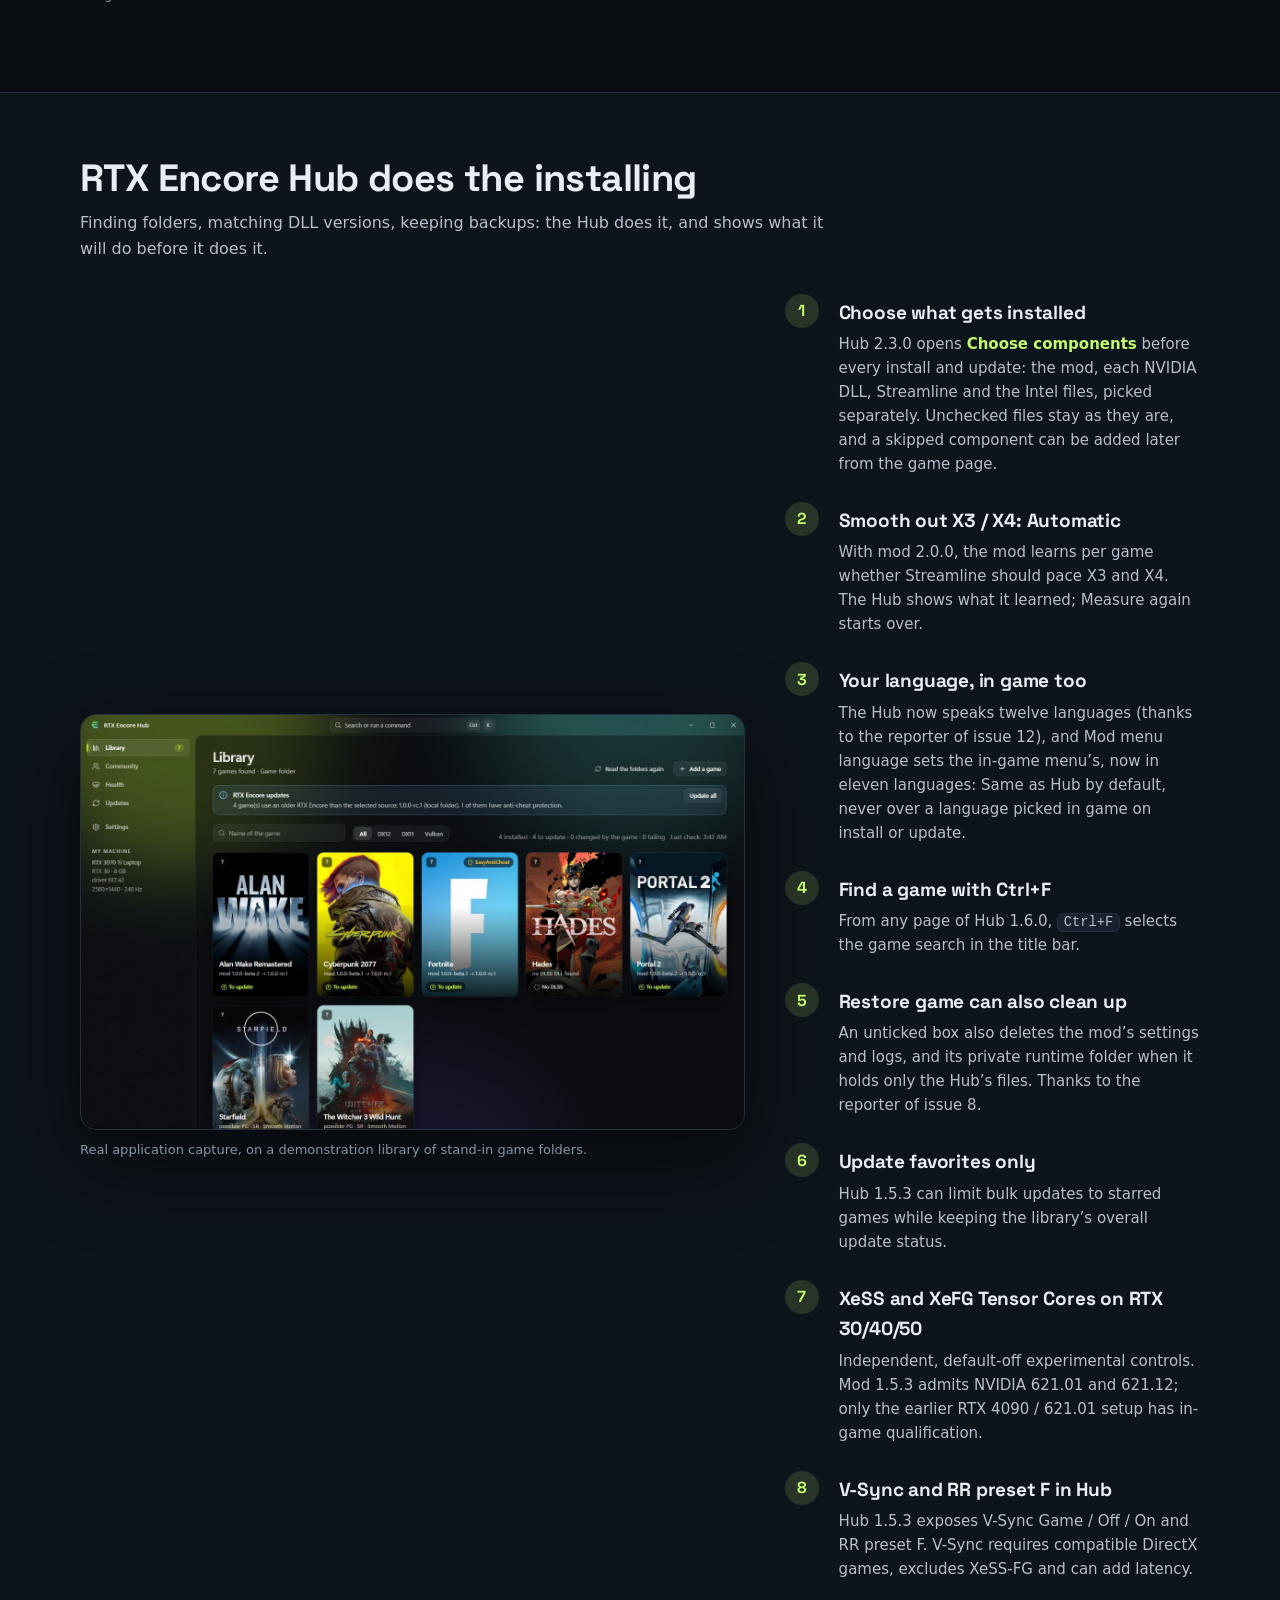
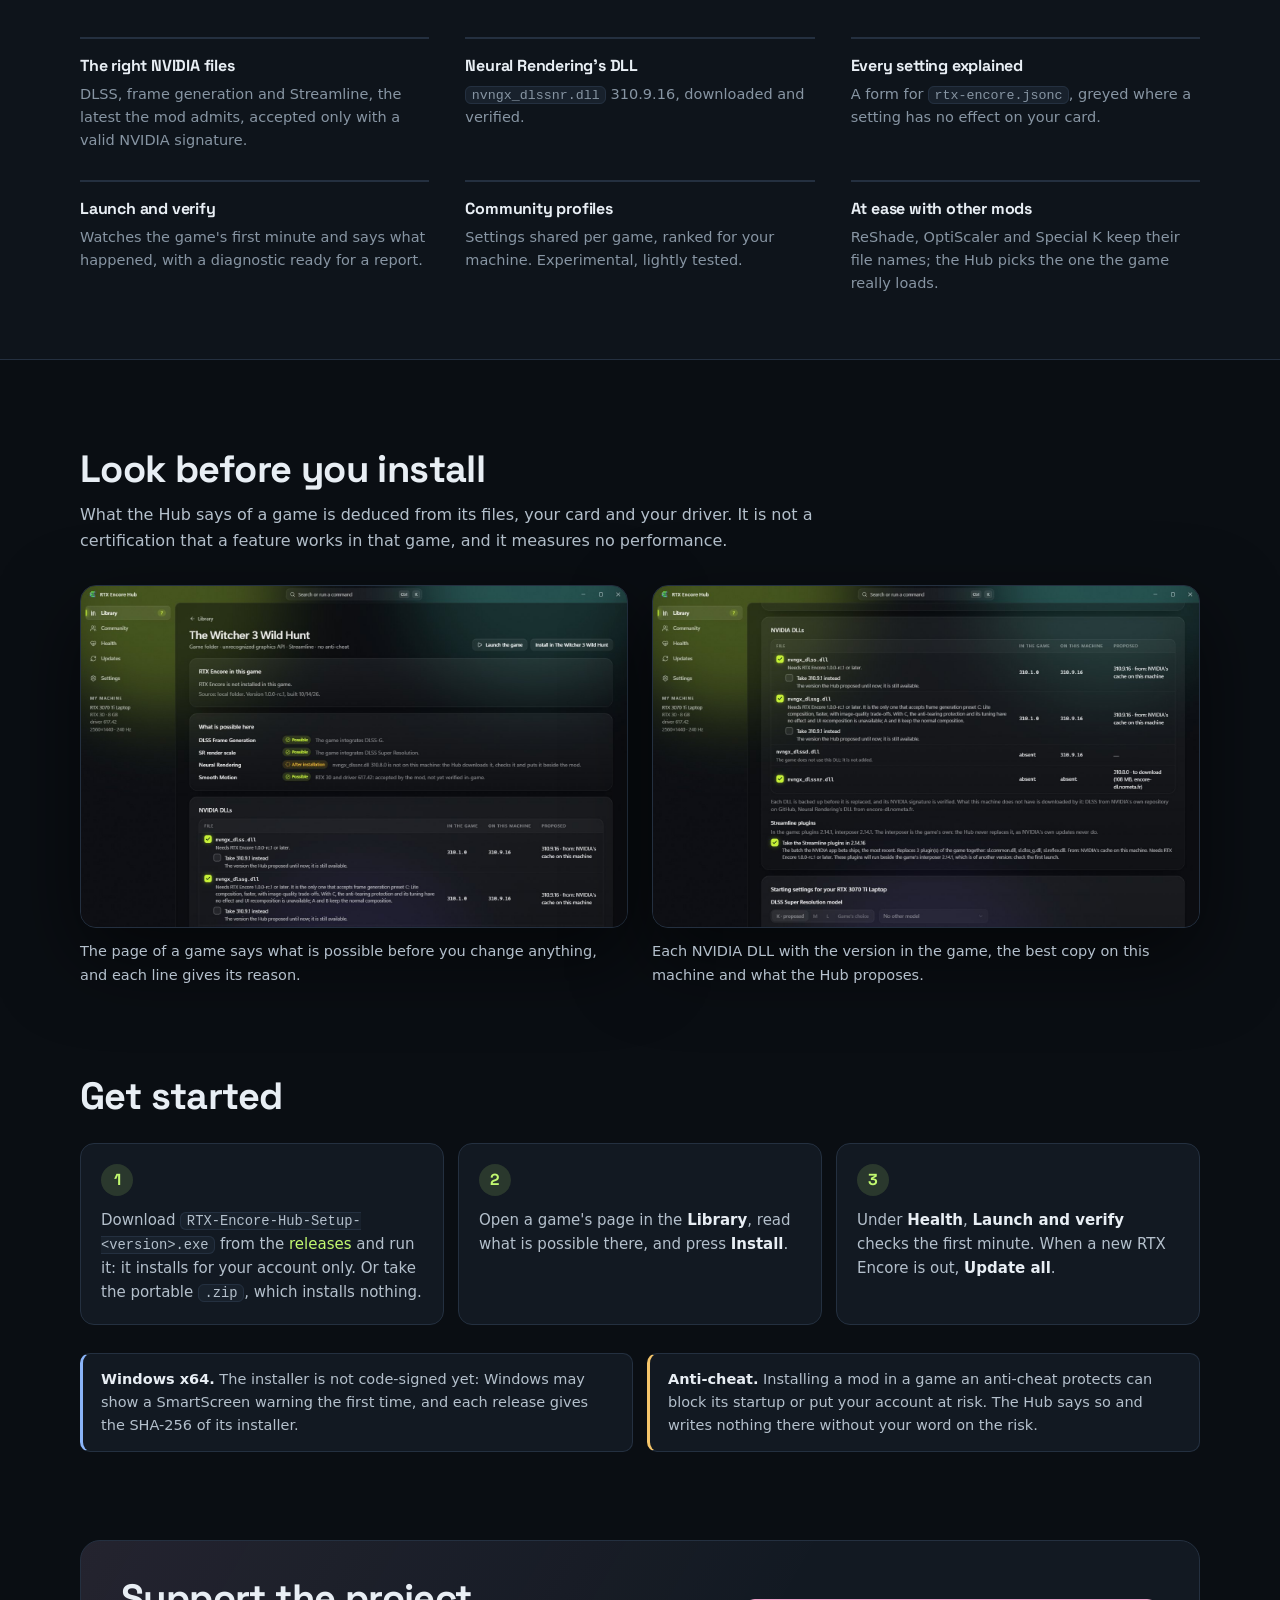
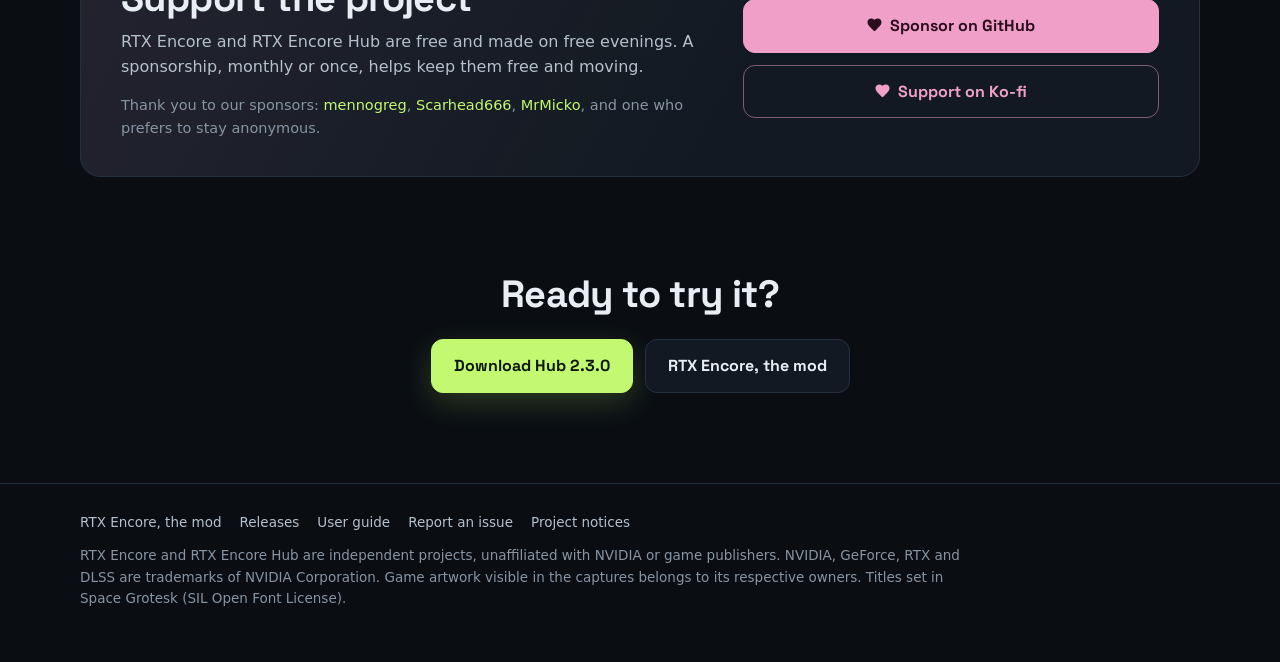
==== commit f6ec652a: "Site: RTX Encore 2.3.0 and Hub 2.3.0 Co-authored-by: Codex <codex@openai.com>" ====
--- a/index.html
+++ b/index.html
@@ -3,8 +3,8 @@
 <head>
 <meta charset="utf-8">
 <meta name="viewport" content="width=device-width, initial-scale=1">
-<title>RTX Encore 2.1.0: smooth XeFG, DLSS, XeSS, Neural Rendering and frame generation, even without DLSS</title>
-<meta name="description" content="RTX Encore 2.1.0: smooth XeFG from X3 with Steady game pacing, DLSS, XeSS, frame generation up to X6 and Neural Rendering, including games without DLSS.">
+<title>RTX Encore 2.3.0 · Final image Neural Rendering · FSR 1 · Hub 2.3.0</title>
+<meta name="description" content="RTX Encore 2.3.0 brings Final image Neural Rendering, game motion vectors by default, a redesigned in-game Console and FSR 1 with HDR support.">
 <link rel="canonical" href="https://encore.nometa.fr/">
 <link rel="alternate" hreflang="en" href="https://encore.nometa.fr/">
 <link rel="alternate" hreflang="fr" href="https://encore.nometa.fr/fr/">
@@ -14,8 +14,8 @@
 <link rel="apple-touch-icon" href="assets/apple-touch-icon.png">
 <link rel="preload" href="assets/space-grotesk.woff2" as="font" type="font/woff2" crossorigin>
 <meta property="og:type" content="website">
-<meta property="og:title" content="RTX Encore 2.1.0: smooth XeFG, DLSS, XeSS, Neural Rendering and frame generation, even without DLSS">
-<meta property="og:description" content="RTX Encore 2.1.0: smooth XeFG from X3 with Steady game pacing, DLSS, XeSS, frame generation up to X6 and Neural Rendering, including games without DLSS.">
+<meta property="og:title" content="RTX Encore 2.3.0 · Final image Neural Rendering · FSR 1 · Hub 2.3.0">
+<meta property="og:description" content="RTX Encore 2.3.0 brings Final image Neural Rendering, game motion vectors by default, a redesigned in-game Console and FSR 1 with HDR support.">
 <meta property="og:url" content="https://encore.nometa.fr/">
 <meta property="og:image" content="https://encore.nometa.fr/assets/social-card.png">
 <meta property="og:image:width" content="1200">
@@ -35,30 +35,32 @@
 
 <main>
 <div class="wrap hero">
-<span class="badge">RTX Encore 2.1.0 · Hub 2.1.0</span>
+<span class="badge">RTX Encore 2.3.0 · Hub 2.3.0</span>
 <h1>More frames.<br>More games.<br><em>RTX Encore.</em></h1>
-<p class="lead">DLSS, XeSS, frame generation up to X6 and Neural Rendering — including games without native DLSS. DirectX 11, DirectX 12 and Vulkan. <strong>Install with the Hub, choose your engines, adjust in game.</strong> <br><strong>New in 2.1.0:</strong> Steady game pacing makes XeFG smooth from X3, on by default.</p>
+<p class="lead">RTX Encore 2.3.0 brings Final image Neural Rendering, game motion vectors by default, a redesigned in-game Console and FSR 1 with HDR support. DirectX 12 · DirectX 11 · Vulkan.</p>
 <p class="sub">Intel XeSS / XeFG, Pre-SR, foveated NR and Smooth Motion on RTX 20 remain experimental. Compatibility depends on the game, graphics API and runtimes. <a href="https://github.com/SilyNoMeta/rtx-encore/issues/new/choose">Report an issue</a>.</p>
-<div class="actions"><a class="button primary" href="https://github.com/SilyNoMeta/rtx-encore-hub/releases/tag/v2.0.0">Download Hub 2.1.0</a><a class="button" href="https://github.com/SilyNoMeta/rtx-encore/releases/tag/v2.0.0">Download RTX Encore 2.1.0</a></div>
+<div class="actions"><a class="button primary" href="https://github.com/SilyNoMeta/rtx-encore-hub/releases/tag/v2.3.0">Download Hub 2.3.0</a><a class="button" href="https://github.com/SilyNoMeta/rtx-encore/releases/tag/v2.3.0">Download RTX Encore 2.3.0</a></div>
 <p class="under">Windows 10 and 11, x64 · twelve languages · installs without administrator rights</p>
 </div>
 
 <section class="news" id="features"><div class="wrap">
-<h2>RTX Encore 2.1.0 and Hub 2.1.0</h2>
-<p class="sub">Compatibility depends on the game, GPU, API and runtime. Games without native DLSS use estimated motion and process the HUD with the image. Maintainer tests include The Sims 4, Skyrim and Elden Ring on RTX 4090; they do not certify every game or GPU. X5/X6 and Neural Rendering remain experimental. 2.1.0 fixes were checked by the maintainer in each named game with test builds, on an RTX 4090 or RTX 3070 Ti Laptop; final 2.1.0 binaries have no separate in-game retest.</p>
-<div class="news-grid"><div class="card"><h3>Smooth XeFG from X3</h3><p>New in 2.1.0, on by default: <b>Steady game pacing for XeFG</b> starts the game’s frames on a regular schedule just below the rate it can sustain, so camera motion stays even across every generated image at X3 to X6. It costs a few FPS and applies live. Validated in Assassin’s Creed Black Flag Resynced at X4.</p></div>
-<div class="card"><h3>The game’s own depth and motion</h3><p>Games that ship DLSS but no frame generation, such as Baldur’s Gate 3, now give their depth and motion vectors to the DLSS Frame Generation or XeFG that RTX Encore adds, in DirectX 11 and Vulkan. X4 seen in all four combinations.</p></div>
-<div class="card"><h3>Fixed in 2.1.0</h3><p>Baldur’s Gate 3 frame generation stuck on Waiting, Final Fantasy VII Rebirth with the NVIDIA app’s DLSS override, Kingdom Come: Deliverance menu and Alt+Tab crash, Forza Horizon 6 XeSS, Islands of Insight upscaling, Black Flag Resynced stalls. XeFG also runs on Tensor Cores in DirectX 11 and Vulkan (experimental).</p></div>
-<div class="card"><h3>Choose what gets installed</h3><p>Hub 2.1.0 opens <b>Choose components</b> before every install and update: the mod, each NVIDIA DLL, Streamline and the Intel files, picked separately. Unchecked files stay as they are, and a skipped component can be added later from the game page.</p></div>
-<div class="card"><h3>Steady pacing, in the Hub too</h3><p>The new XeFG setting is in All game settings beside mod 2.1.0, on by default, and travels with shared profiles.</p></div>
-<div class="card"><h3>Games without DLSS</h3><p>Mod 2.0.0 brings DLSS Super Resolution or DLAA, Intel XeSS, Neural Rendering and frame generation to games that ship none, from the image they display, in DirectX 11, DirectX 12 and Vulkan. Tested in PEAK, The Sims 4, Skyrim Special Edition and Football Life 2027 on an RTX 4090.</p></div>
+<h2>RTX Encore 2.3.0 and Hub 2.3.0</h2>
+<p class="sub">Compatibility depends on the game, graphics API, GPU and admitted runtimes. Neural Rendering and the existing experimental routes retain the limits described in their guides. No new universal FPS gain is claimed.</p>
+<div class="news-grid"><div class="card"><h3>Final image Neural Rendering</h3><p>Process compatible game images after post-processing, before frame generation and display, in DirectX 12, DirectX 11 and Vulkan. Compatible separate scene/HUD inputs preserve the HUD; a HUD already baked into the scene is processed with it. One to four passes, foveated NR and HDR are supported on compatible routes. Vulkan: select Final image before launch, or restart after switching to it. See the Neural Rendering guide for the supported combinations.</p></div>
+<div class="card"><h3>Game motion vectors, now the default</h3><p>For added frame generation in games with DLSS Super Resolution but no DLSS Frame Generation, Game motion vectors uses the game’s available motion in DirectX 12, DirectX 11 and Vulkan, with automatic fallback to RTX Encore estimation. It also supplies compatible Final image NR. Existing explicit motion choices are preserved. Earlier DX11/Vulkan game-input routes remain available; 2.3.0 exposes the shared choice and makes it the default. The same five choices are now shown consistently throughout the mod and Hub.</p></div>
+<div class="card"><h3>A new in-game Console</h3><p>Reorganized navigation, clearer engine cards and a visible image-processing pipeline make it easier to find upscaling, frame generation, Neural Rendering and performance controls. NR exposes global appearance, per-pass controls and complete multipass profiles.</p></div>
+<div class="card"><h3>FSR 1 alongside NIS, including HDR</h3><p>AMD FidelityFX Super Resolution 1 joins NVIDIA Image Scaling for games without DLSS. Both support compatible DirectX 11, DirectX 12 and Vulkan presentation paths in SDR, HDR10 and scRGB. Adjust spatial sharpness live. Optional FXAA/SMAA before or after scaling remains limited to DirectX 11 SDR. Spatial scaling requires a lower windowed resolution, the same aspect ratio and a strict upscale up to 2x per axis.</p></div>
+<div class="card"><h3>NR looks and exposure</h3><p>Seven appearance recipes are available in the mod and Hub: Standard, Subtle, Natural, Cinematic, Faces, Soft skin and NVIDIA reference. Applying a look changes appearance and clears per-pass appearance overrides, while preserving pass count, models, resolution and exposure. NR exposure offers Game, Automatic, Measured and Manual for compatible scene-linear DLSS inputs. New configurations use Automatic; existing files without the key keep Game behavior.</p></div>
+<div class="card"><h3>Compare the image and its cost</h3><p>The Image and performance lab can compare Post-SR, Pre-SR and Final image, with captures, measurements and exports. The Hub displays the selected placement pair and supports the resulting comparisons. Compare matching conditions; NR GPU time covers the NR work, not every transfer or the entire graphics pipeline.</p></div>
+<div class="card"><h3>More selective XeFG pacing</h3><p>From X3, automatic source pacing looks for persistent uneven intervals before intervening and keeps a correction only when it improves regularity within its source-FPS loss budget. It relaxes the constraint and restores an effective correction when needed. Manual mode exposes a 0–30% loss budget, detection and automatic-adjustment switches, applied live. Automatic uses a 4% budget.</p></div>
+<div class="card"><h3>RTX Encore Hub 2.3.0</h3><p>The matching Hub recognizes stable FSR 1 archives and installed proxy/ASI files, exposes Game motion vectors, NR exposure and XeFG manual pacing, and keeps older mod versions gated correctly. Guided setup supports NIS/FSR 1 and their applicable AA controls. The community schema accepts Final image and the new shared XeFG controls. NIS, Overlay Studio, Tensor Core options and per-file component selection from earlier releases remain available.</p></div>
 </div>
 </div></section>
 
 <section class="community wrap" aria-labelledby="community-title">
 <div>
 <h2 id="community-title">RTX Encore now has a Discord</h2>
-<p>Trying 2.1.0 and its smoother XeFG? Share your game, GPU and settings, compare results with other players, or get help with the mod and Hub.</p>
+<p>RTX Encore 2.3.0 brings Final image Neural Rendering, game motion vectors by default, a redesigned in-game Console and FSR 1 with HDR support.</p>
 </div>
 <a class="button discord" href="https://discord.gg/Zwmq4Xc2Br"><svg viewBox="0 0 24 24" width="22" height="22" fill="currentColor" aria-hidden="true"><path d="M20.317 4.37a19.8 19.8 0 0 0-4.885-1.515c-.21.38-.452.892-.62 1.3a18.2 18.2 0 0 0-5.42 0 14 14 0 0 0-.628-1.3 19.7 19.7 0 0 0-4.888 1.52C.785 8.95-.053 13.41.366 17.808a20 20 0 0 0 5.993 3.03c.484-.654.915-1.35 1.287-2.082a13 13 0 0 1-2.027-.966l.497-.386c3.908 1.82 8.16 1.82 12.022 0l.498.386a13 13 0 0 1-2.03.968c.372.73.802 1.427 1.287 2.08a20 20 0 0 0 5.995-3.03c.492-5.1-.84-9.52-3.571-13.438ZM8.02 15.1c-1.173 0-2.134-1.073-2.134-2.392s.94-2.394 2.134-2.394c1.205 0 2.155 1.083 2.134 2.394 0 1.32-.94 2.392-2.134 2.392Zm7.96 0c-1.173 0-2.134-1.073-2.134-2.392s.94-2.394 2.134-2.394c1.205 0 2.155 1.083 2.134 2.394 0 1.32-.93 2.392-2.134 2.392Z"/></svg>Join the Discord</a>
 </section>
@@ -74,7 +76,7 @@
 
 <section id="nr"><div class="wrap">
 <h2>Neural Rendering, before and after</h2>
-<p class="sub">Neural Rendering is NVIDIA&#x27;s network that works on the image DLSS produces: one to four passes, a style for each, HDR included. RTX Encore runs it on RTX 20, 30 and 40, with its own optimizations for RTX 30. Experimental, off by default.</p>
+<p class="sub">Neural Rendering uses NVIDIA’s network to adjust a compatible game image at the SR stage or, with Final image, after the game’s post-effects. One to four passes, per-pass appearance and HDR are available on supported routes. RTX Encore runs it on RTX 20, 30 and 40, with its own RTX 30 optimizations. Experimental, off by default.</p>
 <div class="compare-nr">
 <input type="radio" name="nr-view" id="nr-on" checked><input type="radio" name="nr-view" id="nr-off">
 <div class="tabs"><label for="nr-on">With Neural Rendering</label><label for="nr-off">Without Neural Rendering</label></div>
@@ -101,7 +103,7 @@
 <div class="hub">
 <figure><div class="shot"><img src="assets/library.jpg" alt="The Hub&#x27;s game library, with the state of each install and the update banner" width="1440" height="900" loading="lazy"></div><figcaption>Real application capture, on a demonstration library of stand-in game folders.</figcaption></figure>
 <ol class="points">
-<li><h3>Choose what gets installed</h3><p>Hub 2.1.0 opens <b>Choose components</b> before every install and update: the mod, each NVIDIA DLL, Streamline and the Intel files, picked separately. Unchecked files stay as they are, and a skipped component can be added later from the game page.</p></li>
+<li><h3>Choose what gets installed</h3><p>Hub 2.3.0 opens <b>Choose components</b> before every install and update: the mod, each NVIDIA DLL, Streamline and the Intel files, picked separately. Unchecked files stay as they are, and a skipped component can be added later from the game page.</p></li>
 <li><h3>Smooth out X3 / X4: Automatic</h3><p>With mod 2.0.0, the mod learns per game whether Streamline should pace X3 and X4. The Hub shows what it learned; Measure again starts over.</p></li>
 <li><h3>Your language, in game too</h3><p>The Hub now speaks twelve languages (thanks to the reporter of issue 12), and Mod menu language sets the in-game menu’s, now in eleven languages: Same as Hub by default, never over a language picked in game on install or update.</p></li>
 <li><h3>Find a game with Ctrl+F</h3><p>From any page of Hub 1.6.0, <code>Ctrl+F</code> selects the game search in the title bar.</p></li>
@@ -156,7 +158,7 @@
 
 <div class="wrap cta">
 <h2>Ready to try it?</h2>
-<div class="actions"><a class="button primary" href="https://github.com/SilyNoMeta/rtx-encore-hub/releases/tag/v2.0.0">Download Hub 2.1.0</a><a class="button" href="https://github.com/SilyNoMeta/rtx-encore">RTX Encore, the mod</a></div>
+<div class="actions"><a class="button primary" href="https://github.com/SilyNoMeta/rtx-encore-hub/releases/tag/v2.3.0">Download Hub 2.3.0</a><a class="button" href="https://github.com/SilyNoMeta/rtx-encore">RTX Encore, the mod</a></div>
 </div>
 </main>
 
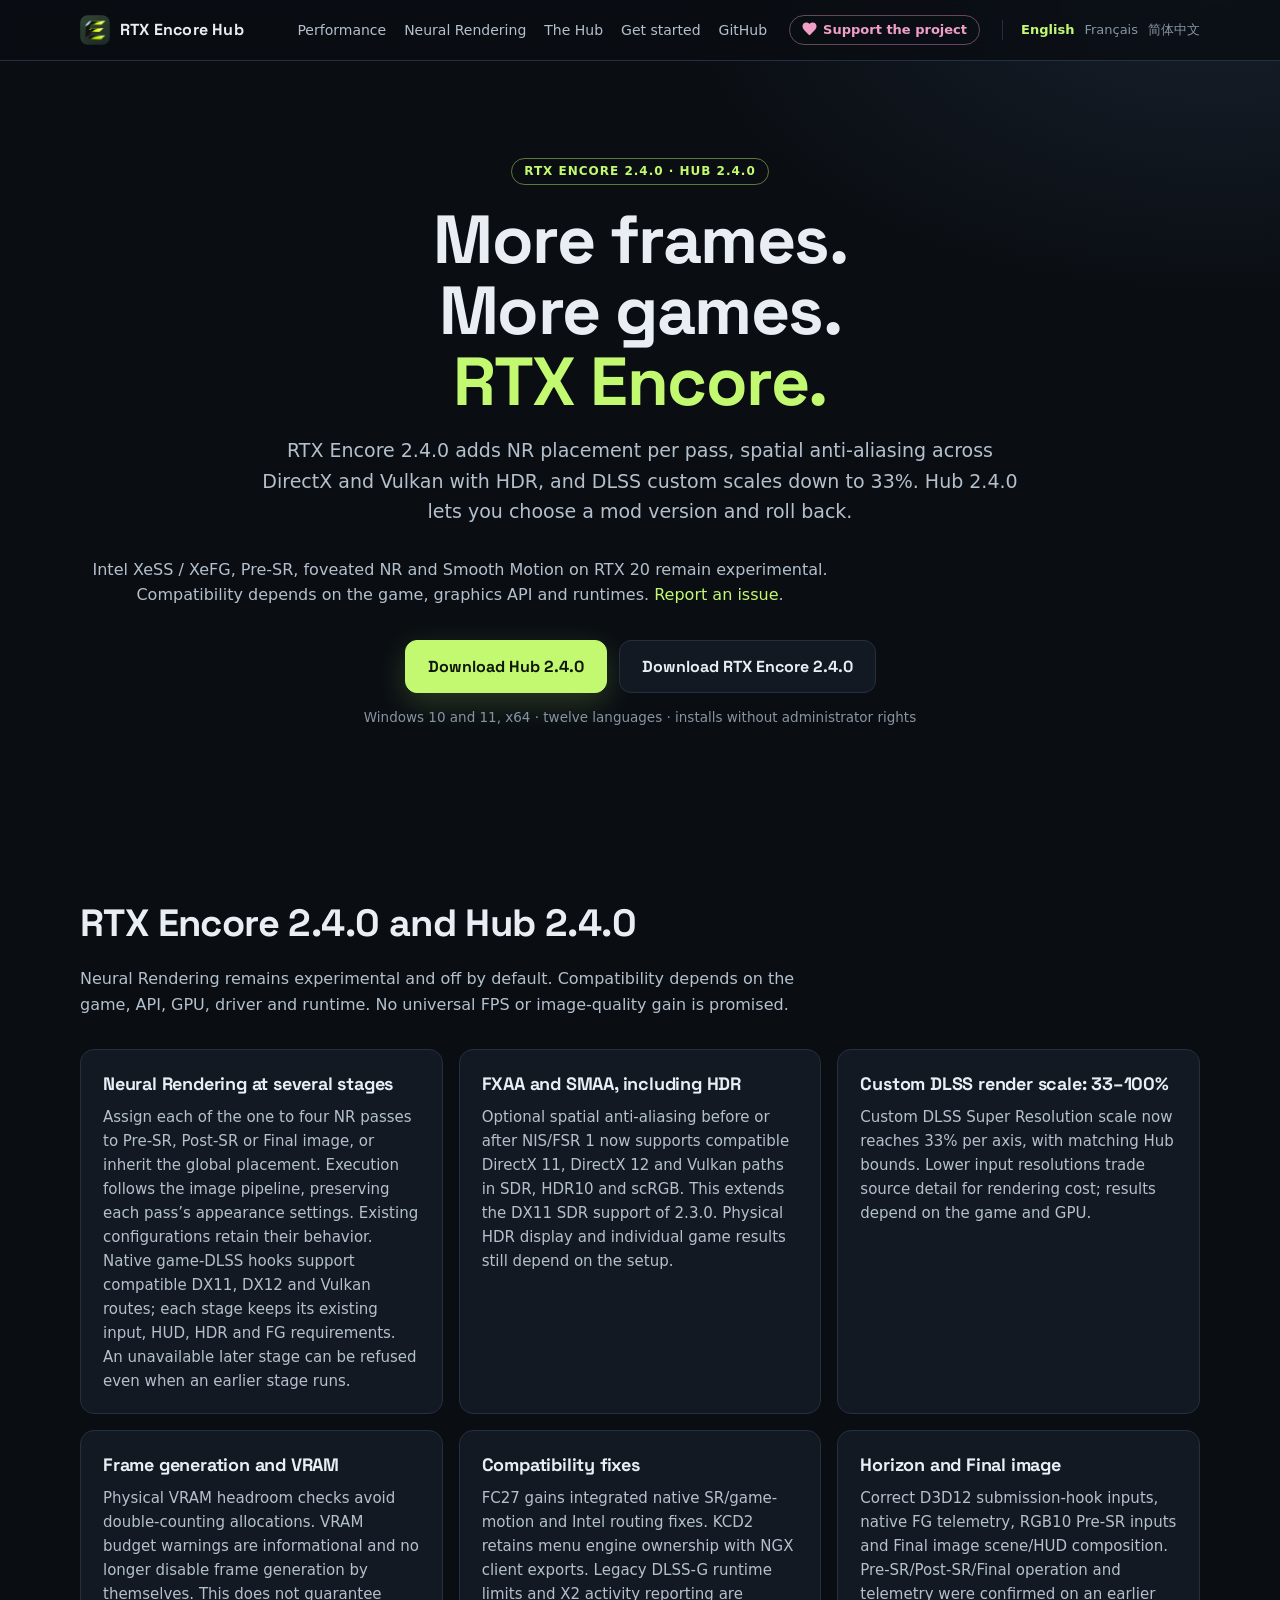
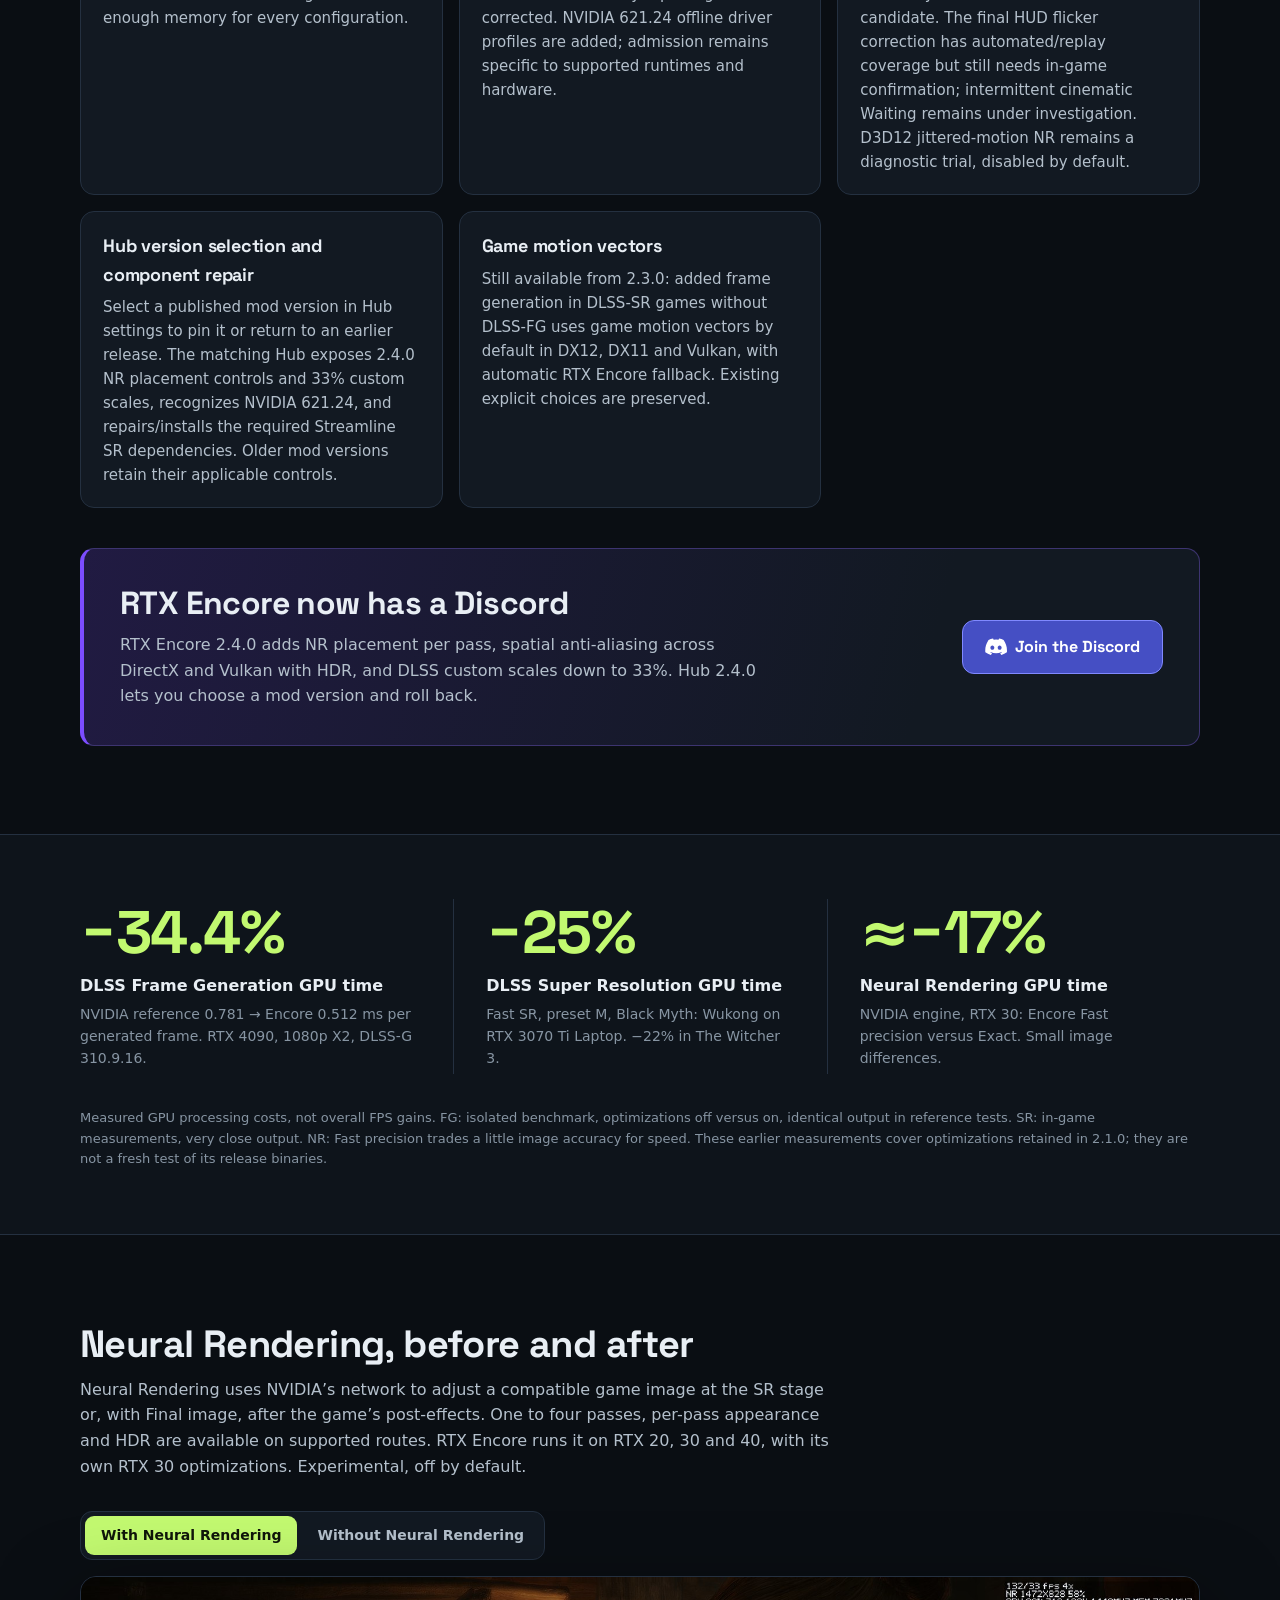
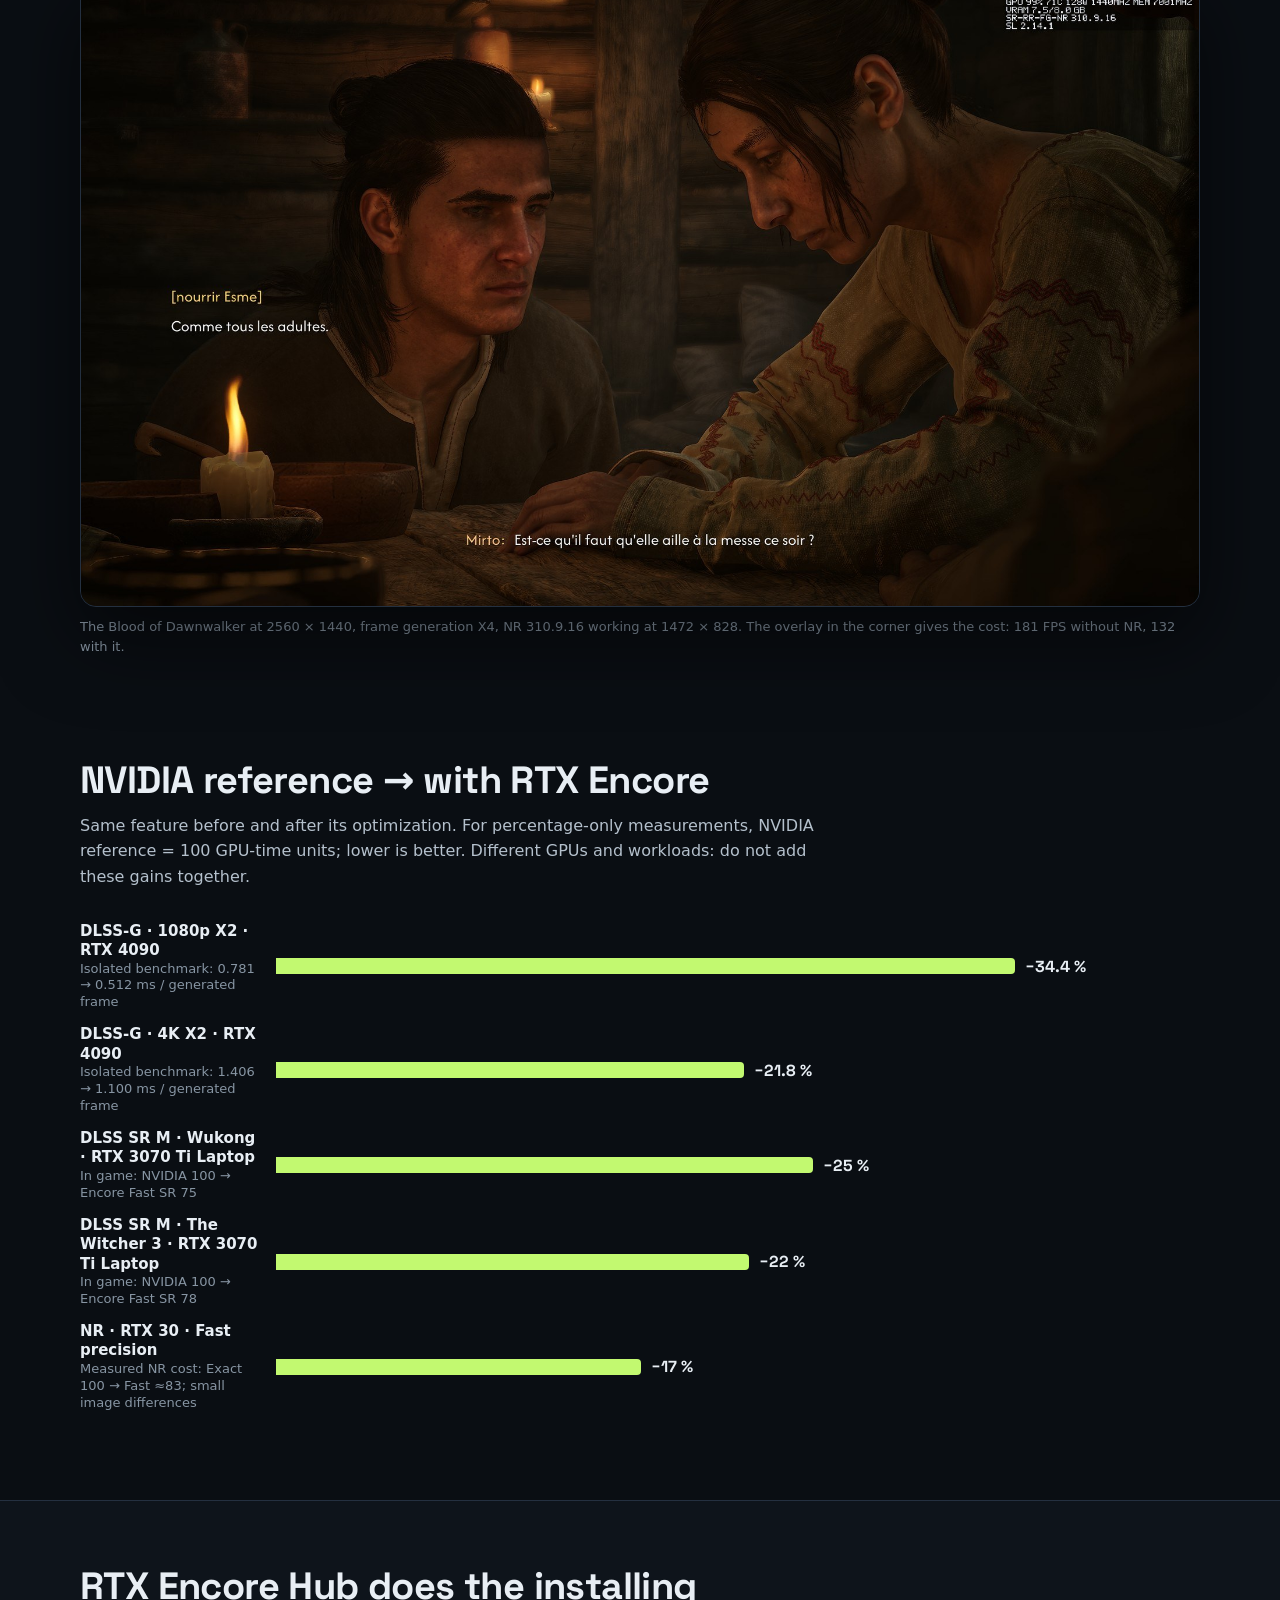
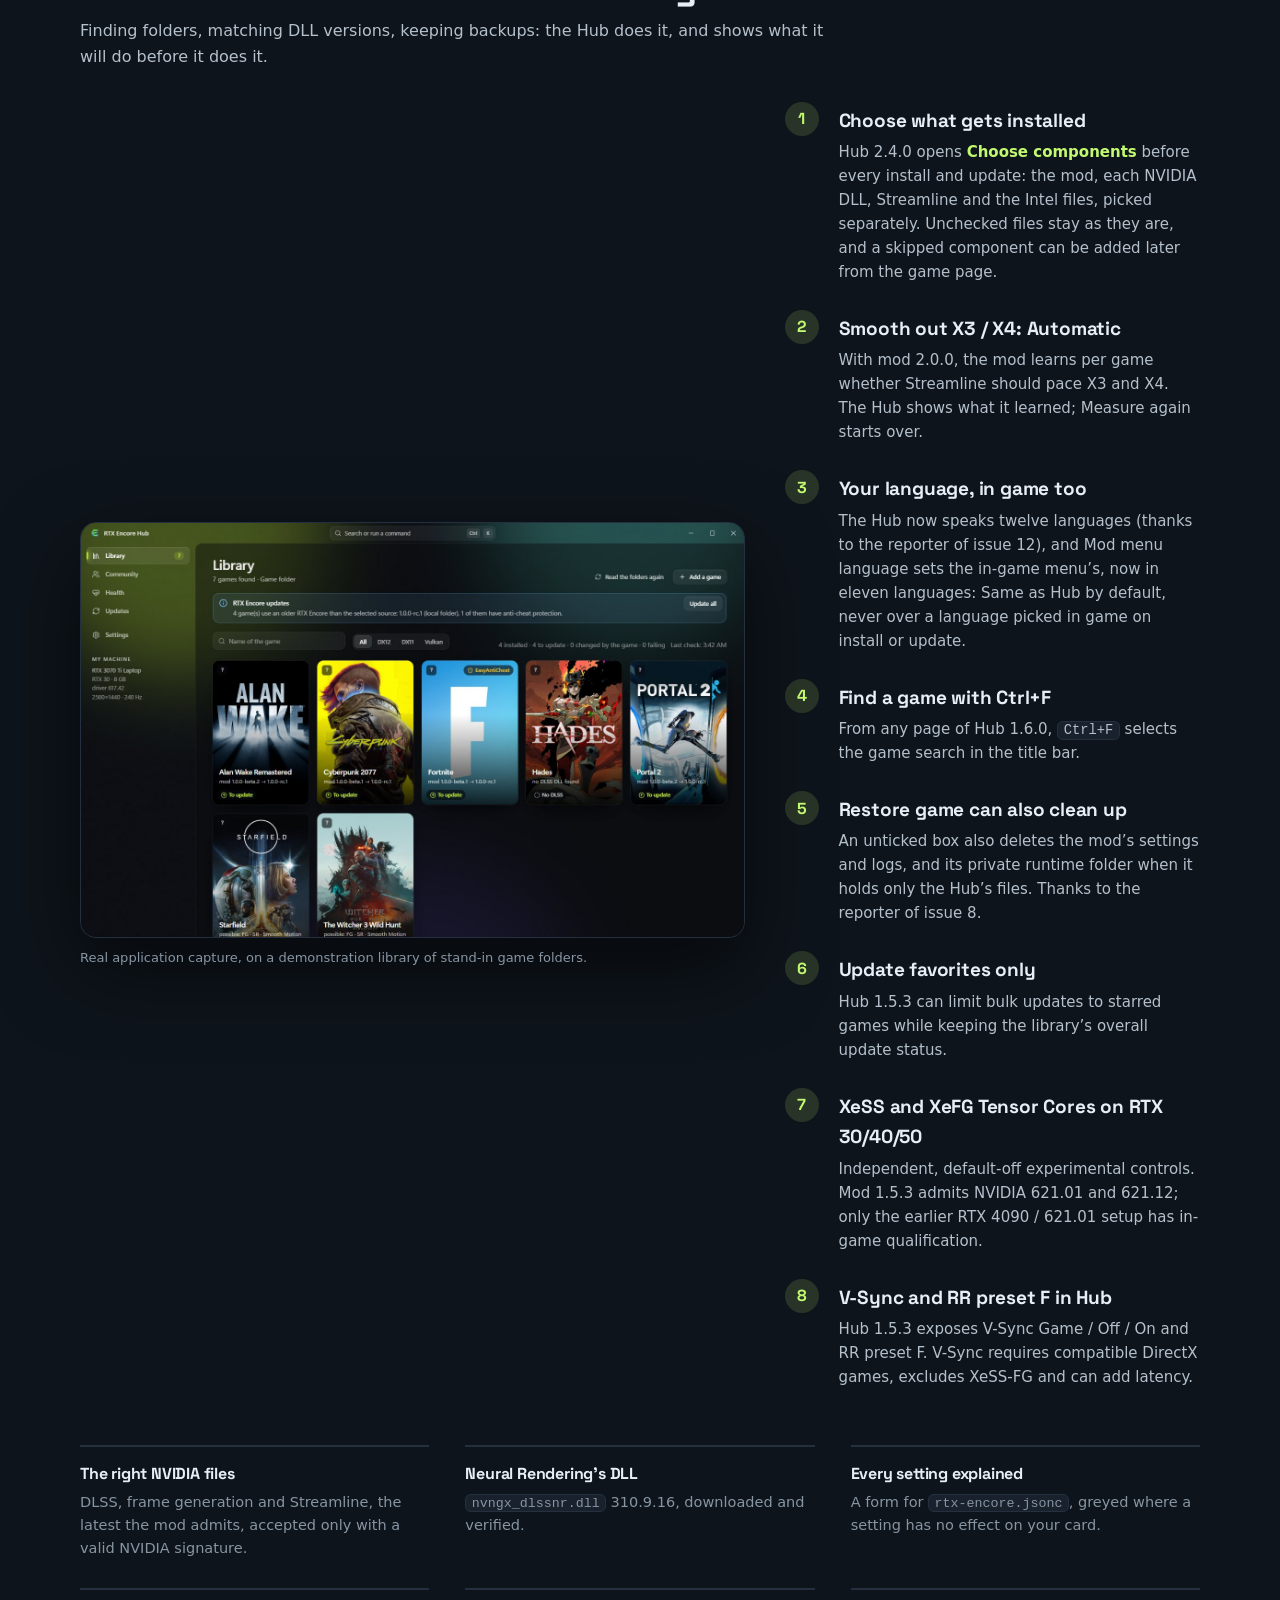
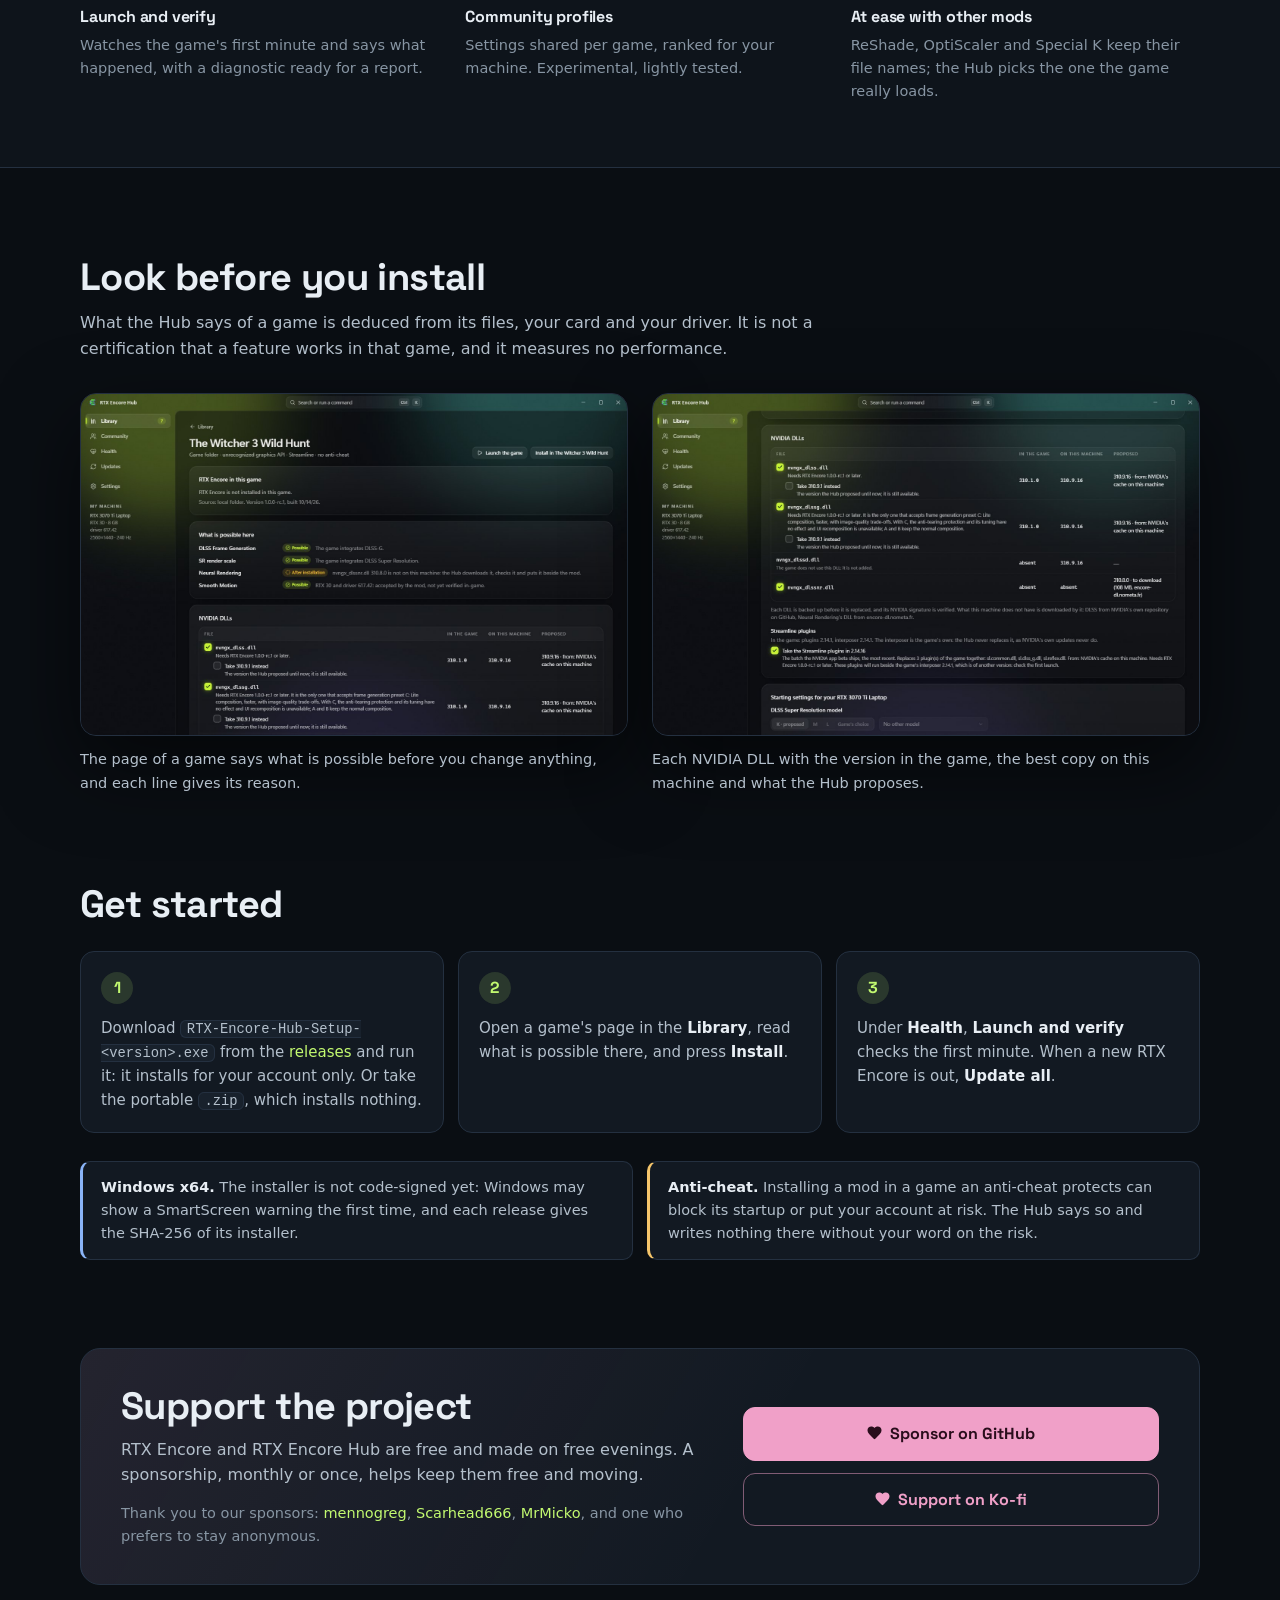
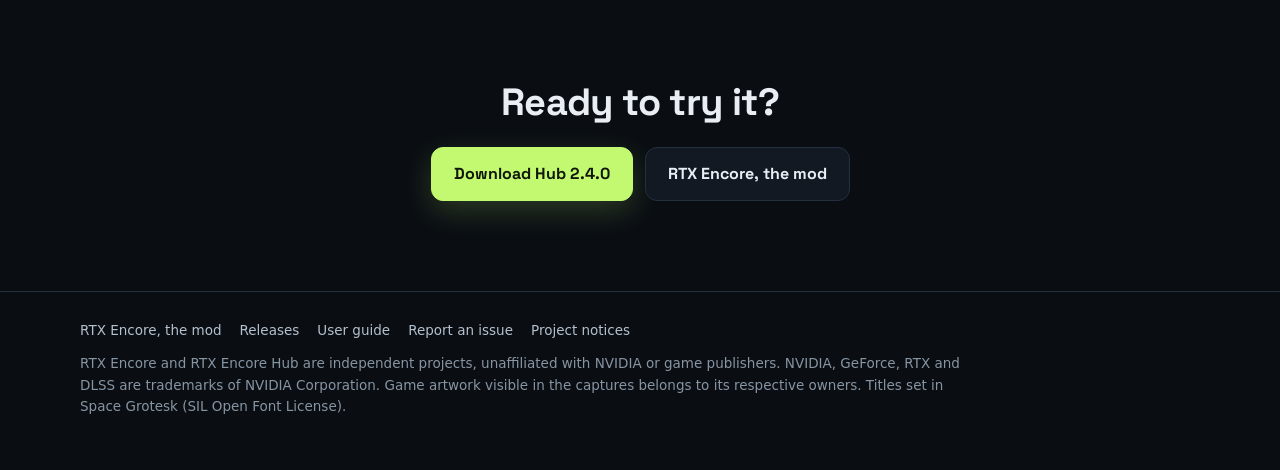
==== commit ab76bdb0: "Publish RTX Encore and Hub 2.4.0 site Co-authored-by: Codex <codex@openai.com>" ====
--- a/index.html
+++ b/index.html
@@ -3,8 +3,8 @@
 <head>
 <meta charset="utf-8">
 <meta name="viewport" content="width=device-width, initial-scale=1">
-<title>RTX Encore 2.3.0 · Final image Neural Rendering · FSR 1 · Hub 2.3.0</title>
-<meta name="description" content="RTX Encore 2.3.0 brings Final image Neural Rendering, game motion vectors by default, a redesigned in-game Console and FSR 1 with HDR support.">
+<title>RTX Encore 2.4.0 · Hub 2.4.0</title>
+<meta name="description" content="RTX Encore 2.4.0 adds NR placement per pass, spatial anti-aliasing across DirectX and Vulkan with HDR, and DLSS custom scales down to 33%. Hub 2.4.0 lets you choose a mod version and roll back.">
 <link rel="canonical" href="https://encore.nometa.fr/">
 <link rel="alternate" hreflang="en" href="https://encore.nometa.fr/">
 <link rel="alternate" hreflang="fr" href="https://encore.nometa.fr/fr/">
@@ -14,8 +14,8 @@
 <link rel="apple-touch-icon" href="assets/apple-touch-icon.png">
 <link rel="preload" href="assets/space-grotesk.woff2" as="font" type="font/woff2" crossorigin>
 <meta property="og:type" content="website">
-<meta property="og:title" content="RTX Encore 2.3.0 · Final image Neural Rendering · FSR 1 · Hub 2.3.0">
-<meta property="og:description" content="RTX Encore 2.3.0 brings Final image Neural Rendering, game motion vectors by default, a redesigned in-game Console and FSR 1 with HDR support.">
+<meta property="og:title" content="RTX Encore 2.4.0 · Hub 2.4.0">
+<meta property="og:description" content="RTX Encore 2.4.0 adds NR placement per pass, spatial anti-aliasing across DirectX and Vulkan with HDR, and DLSS custom scales down to 33%. Hub 2.4.0 lets you choose a mod version and roll back.">
 <meta property="og:url" content="https://encore.nometa.fr/">
 <meta property="og:image" content="https://encore.nometa.fr/assets/social-card.png">
 <meta property="og:image:width" content="1200">
@@ -35,32 +35,32 @@
 
 <main>
 <div class="wrap hero">
-<span class="badge">RTX Encore 2.3.0 · Hub 2.3.0</span>
+<span class="badge">RTX Encore 2.4.0 · Hub 2.4.0</span>
 <h1>More frames.<br>More games.<br><em>RTX Encore.</em></h1>
-<p class="lead">RTX Encore 2.3.0 brings Final image Neural Rendering, game motion vectors by default, a redesigned in-game Console and FSR 1 with HDR support. DirectX 12 · DirectX 11 · Vulkan.</p>
+<p class="lead">RTX Encore 2.4.0 adds NR placement per pass, spatial anti-aliasing across DirectX and Vulkan with HDR, and DLSS custom scales down to 33%. Hub 2.4.0 lets you choose a mod version and roll back.</p>
 <p class="sub">Intel XeSS / XeFG, Pre-SR, foveated NR and Smooth Motion on RTX 20 remain experimental. Compatibility depends on the game, graphics API and runtimes. <a href="https://github.com/SilyNoMeta/rtx-encore/issues/new/choose">Report an issue</a>.</p>
-<div class="actions"><a class="button primary" href="https://github.com/SilyNoMeta/rtx-encore-hub/releases/tag/v2.3.0">Download Hub 2.3.0</a><a class="button" href="https://github.com/SilyNoMeta/rtx-encore/releases/tag/v2.3.0">Download RTX Encore 2.3.0</a></div>
+<div class="actions"><a class="button primary" href="https://github.com/SilyNoMeta/rtx-encore-hub/releases/tag/v2.4.0">Download Hub 2.4.0</a><a class="button" href="https://github.com/SilyNoMeta/rtx-encore/releases/tag/v2.4.0">Download RTX Encore 2.4.0</a></div>
 <p class="under">Windows 10 and 11, x64 · twelve languages · installs without administrator rights</p>
 </div>
 
 <section class="news" id="features"><div class="wrap">
-<h2>RTX Encore 2.3.0 and Hub 2.3.0</h2>
-<p class="sub">Compatibility depends on the game, graphics API, GPU and admitted runtimes. Neural Rendering and the existing experimental routes retain the limits described in their guides. No new universal FPS gain is claimed.</p>
-<div class="news-grid"><div class="card"><h3>Final image Neural Rendering</h3><p>Process compatible game images after post-processing, before frame generation and display, in DirectX 12, DirectX 11 and Vulkan. Compatible separate scene/HUD inputs preserve the HUD; a HUD already baked into the scene is processed with it. One to four passes, foveated NR and HDR are supported on compatible routes. Vulkan: select Final image before launch, or restart after switching to it. See the Neural Rendering guide for the supported combinations.</p></div>
-<div class="card"><h3>Game motion vectors, now the default</h3><p>For added frame generation in games with DLSS Super Resolution but no DLSS Frame Generation, Game motion vectors uses the game’s available motion in DirectX 12, DirectX 11 and Vulkan, with automatic fallback to RTX Encore estimation. It also supplies compatible Final image NR. Existing explicit motion choices are preserved. Earlier DX11/Vulkan game-input routes remain available; 2.3.0 exposes the shared choice and makes it the default. The same five choices are now shown consistently throughout the mod and Hub.</p></div>
-<div class="card"><h3>A new in-game Console</h3><p>Reorganized navigation, clearer engine cards and a visible image-processing pipeline make it easier to find upscaling, frame generation, Neural Rendering and performance controls. NR exposes global appearance, per-pass controls and complete multipass profiles.</p></div>
-<div class="card"><h3>FSR 1 alongside NIS, including HDR</h3><p>AMD FidelityFX Super Resolution 1 joins NVIDIA Image Scaling for games without DLSS. Both support compatible DirectX 11, DirectX 12 and Vulkan presentation paths in SDR, HDR10 and scRGB. Adjust spatial sharpness live. Optional FXAA/SMAA before or after scaling remains limited to DirectX 11 SDR. Spatial scaling requires a lower windowed resolution, the same aspect ratio and a strict upscale up to 2x per axis.</p></div>
-<div class="card"><h3>NR looks and exposure</h3><p>Seven appearance recipes are available in the mod and Hub: Standard, Subtle, Natural, Cinematic, Faces, Soft skin and NVIDIA reference. Applying a look changes appearance and clears per-pass appearance overrides, while preserving pass count, models, resolution and exposure. NR exposure offers Game, Automatic, Measured and Manual for compatible scene-linear DLSS inputs. New configurations use Automatic; existing files without the key keep Game behavior.</p></div>
-<div class="card"><h3>Compare the image and its cost</h3><p>The Image and performance lab can compare Post-SR, Pre-SR and Final image, with captures, measurements and exports. The Hub displays the selected placement pair and supports the resulting comparisons. Compare matching conditions; NR GPU time covers the NR work, not every transfer or the entire graphics pipeline.</p></div>
-<div class="card"><h3>More selective XeFG pacing</h3><p>From X3, automatic source pacing looks for persistent uneven intervals before intervening and keeps a correction only when it improves regularity within its source-FPS loss budget. It relaxes the constraint and restores an effective correction when needed. Manual mode exposes a 0–30% loss budget, detection and automatic-adjustment switches, applied live. Automatic uses a 4% budget.</p></div>
-<div class="card"><h3>RTX Encore Hub 2.3.0</h3><p>The matching Hub recognizes stable FSR 1 archives and installed proxy/ASI files, exposes Game motion vectors, NR exposure and XeFG manual pacing, and keeps older mod versions gated correctly. Guided setup supports NIS/FSR 1 and their applicable AA controls. The community schema accepts Final image and the new shared XeFG controls. NIS, Overlay Studio, Tensor Core options and per-file component selection from earlier releases remain available.</p></div>
+<h2>RTX Encore 2.4.0 and Hub 2.4.0</h2>
+<p class="sub">Neural Rendering remains experimental and off by default. Compatibility depends on the game, API, GPU, driver and runtime. No universal FPS or image-quality gain is promised.</p>
+<div class="news-grid"><div class="card"><h3>Neural Rendering at several stages</h3><p>Assign each of the one to four NR passes to Pre-SR, Post-SR or Final image, or inherit the global placement. Execution follows the image pipeline, preserving each pass’s appearance settings. Existing configurations retain their behavior. Native game-DLSS hooks support compatible DX11, DX12 and Vulkan routes; each stage keeps its existing input, HUD, HDR and FG requirements. An unavailable later stage can be refused even when an earlier stage runs.</p></div>
+<div class="card"><h3>FXAA and SMAA, including HDR</h3><p>Optional spatial anti-aliasing before or after NIS/FSR 1 now supports compatible DirectX 11, DirectX 12 and Vulkan paths in SDR, HDR10 and scRGB. This extends the DX11 SDR support of 2.3.0. Physical HDR display and individual game results still depend on the setup.</p></div>
+<div class="card"><h3>Custom DLSS render scale: 33–100%</h3><p>Custom DLSS Super Resolution scale now reaches 33% per axis, with matching Hub bounds. Lower input resolutions trade source detail for rendering cost; results depend on the game and GPU.</p></div>
+<div class="card"><h3>Frame generation and VRAM</h3><p>Physical VRAM headroom checks avoid double-counting allocations. VRAM budget warnings are informational and no longer disable frame generation by themselves. This does not guarantee enough memory for every configuration.</p></div>
+<div class="card"><h3>Compatibility fixes</h3><p>FC27 gains integrated native SR/game-motion and Intel routing fixes. KCD2 retains menu engine ownership with NGX client exports. Legacy DLSS-G runtime limits and X2 activity reporting are corrected. NVIDIA 621.24 offline driver profiles are added; admission remains specific to supported runtimes and hardware.</p></div>
+<div class="card"><h3>Horizon and Final image</h3><p>Correct D3D12 submission-hook inputs, native FG telemetry, RGB10 Pre-SR inputs and Final image scene/HUD composition. Pre-SR/Post-SR/Final operation and telemetry were confirmed on an earlier candidate. The final HUD flicker correction has automated/replay coverage but still needs in-game confirmation; intermittent cinematic Waiting remains under investigation. D3D12 jittered-motion NR remains a diagnostic trial, disabled by default.</p></div>
+<div class="card"><h3>Hub version selection and component repair</h3><p>Select a published mod version in Hub settings to pin it or return to an earlier release. The matching Hub exposes 2.4.0 NR placement controls and 33% custom scales, recognizes NVIDIA 621.24, and repairs/installs the required Streamline SR dependencies. Older mod versions retain their applicable controls.</p></div>
+<div class="card"><h3>Game motion vectors</h3><p>Still available from 2.3.0: added frame generation in DLSS-SR games without DLSS-FG uses game motion vectors by default in DX12, DX11 and Vulkan, with automatic RTX Encore fallback. Existing explicit choices are preserved.</p></div>
 </div>
 </div></section>
 
 <section class="community wrap" aria-labelledby="community-title">
 <div>
 <h2 id="community-title">RTX Encore now has a Discord</h2>
-<p>RTX Encore 2.3.0 brings Final image Neural Rendering, game motion vectors by default, a redesigned in-game Console and FSR 1 with HDR support.</p>
+<p>RTX Encore 2.4.0 adds NR placement per pass, spatial anti-aliasing across DirectX and Vulkan with HDR, and DLSS custom scales down to 33%. Hub 2.4.0 lets you choose a mod version and roll back.</p>
 </div>
 <a class="button discord" href="https://discord.gg/Zwmq4Xc2Br"><svg viewBox="0 0 24 24" width="22" height="22" fill="currentColor" aria-hidden="true"><path d="M20.317 4.37a19.8 19.8 0 0 0-4.885-1.515c-.21.38-.452.892-.62 1.3a18.2 18.2 0 0 0-5.42 0 14 14 0 0 0-.628-1.3 19.7 19.7 0 0 0-4.888 1.52C.785 8.95-.053 13.41.366 17.808a20 20 0 0 0 5.993 3.03c.484-.654.915-1.35 1.287-2.082a13 13 0 0 1-2.027-.966l.497-.386c3.908 1.82 8.16 1.82 12.022 0l.498.386a13 13 0 0 1-2.03.968c.372.73.802 1.427 1.287 2.08a20 20 0 0 0 5.995-3.03c.492-5.1-.84-9.52-3.571-13.438ZM8.02 15.1c-1.173 0-2.134-1.073-2.134-2.392s.94-2.394 2.134-2.394c1.205 0 2.155 1.083 2.134 2.394 0 1.32-.94 2.392-2.134 2.392Zm7.96 0c-1.173 0-2.134-1.073-2.134-2.392s.94-2.394 2.134-2.394c1.205 0 2.155 1.083 2.134 2.394 0 1.32-.93 2.392-2.134 2.392Z"/></svg>Join the Discord</a>
 </section>
@@ -103,7 +103,7 @@
 <div class="hub">
 <figure><div class="shot"><img src="assets/library.jpg" alt="The Hub&#x27;s game library, with the state of each install and the update banner" width="1440" height="900" loading="lazy"></div><figcaption>Real application capture, on a demonstration library of stand-in game folders.</figcaption></figure>
 <ol class="points">
-<li><h3>Choose what gets installed</h3><p>Hub 2.3.0 opens <b>Choose components</b> before every install and update: the mod, each NVIDIA DLL, Streamline and the Intel files, picked separately. Unchecked files stay as they are, and a skipped component can be added later from the game page.</p></li>
+<li><h3>Choose what gets installed</h3><p>Hub 2.4.0 opens <b>Choose components</b> before every install and update: the mod, each NVIDIA DLL, Streamline and the Intel files, picked separately. Unchecked files stay as they are, and a skipped component can be added later from the game page.</p></li>
 <li><h3>Smooth out X3 / X4: Automatic</h3><p>With mod 2.0.0, the mod learns per game whether Streamline should pace X3 and X4. The Hub shows what it learned; Measure again starts over.</p></li>
 <li><h3>Your language, in game too</h3><p>The Hub now speaks twelve languages (thanks to the reporter of issue 12), and Mod menu language sets the in-game menu’s, now in eleven languages: Same as Hub by default, never over a language picked in game on install or update.</p></li>
 <li><h3>Find a game with Ctrl+F</h3><p>From any page of Hub 1.6.0, <code>Ctrl+F</code> selects the game search in the title bar.</p></li>
@@ -158,7 +158,7 @@
 
 <div class="wrap cta">
 <h2>Ready to try it?</h2>
-<div class="actions"><a class="button primary" href="https://github.com/SilyNoMeta/rtx-encore-hub/releases/tag/v2.3.0">Download Hub 2.3.0</a><a class="button" href="https://github.com/SilyNoMeta/rtx-encore">RTX Encore, the mod</a></div>
+<div class="actions"><a class="button primary" href="https://github.com/SilyNoMeta/rtx-encore-hub/releases/tag/v2.4.0">Download Hub 2.4.0</a><a class="button" href="https://github.com/SilyNoMeta/rtx-encore">RTX Encore, the mod</a></div>
 </div>
 </main>
 
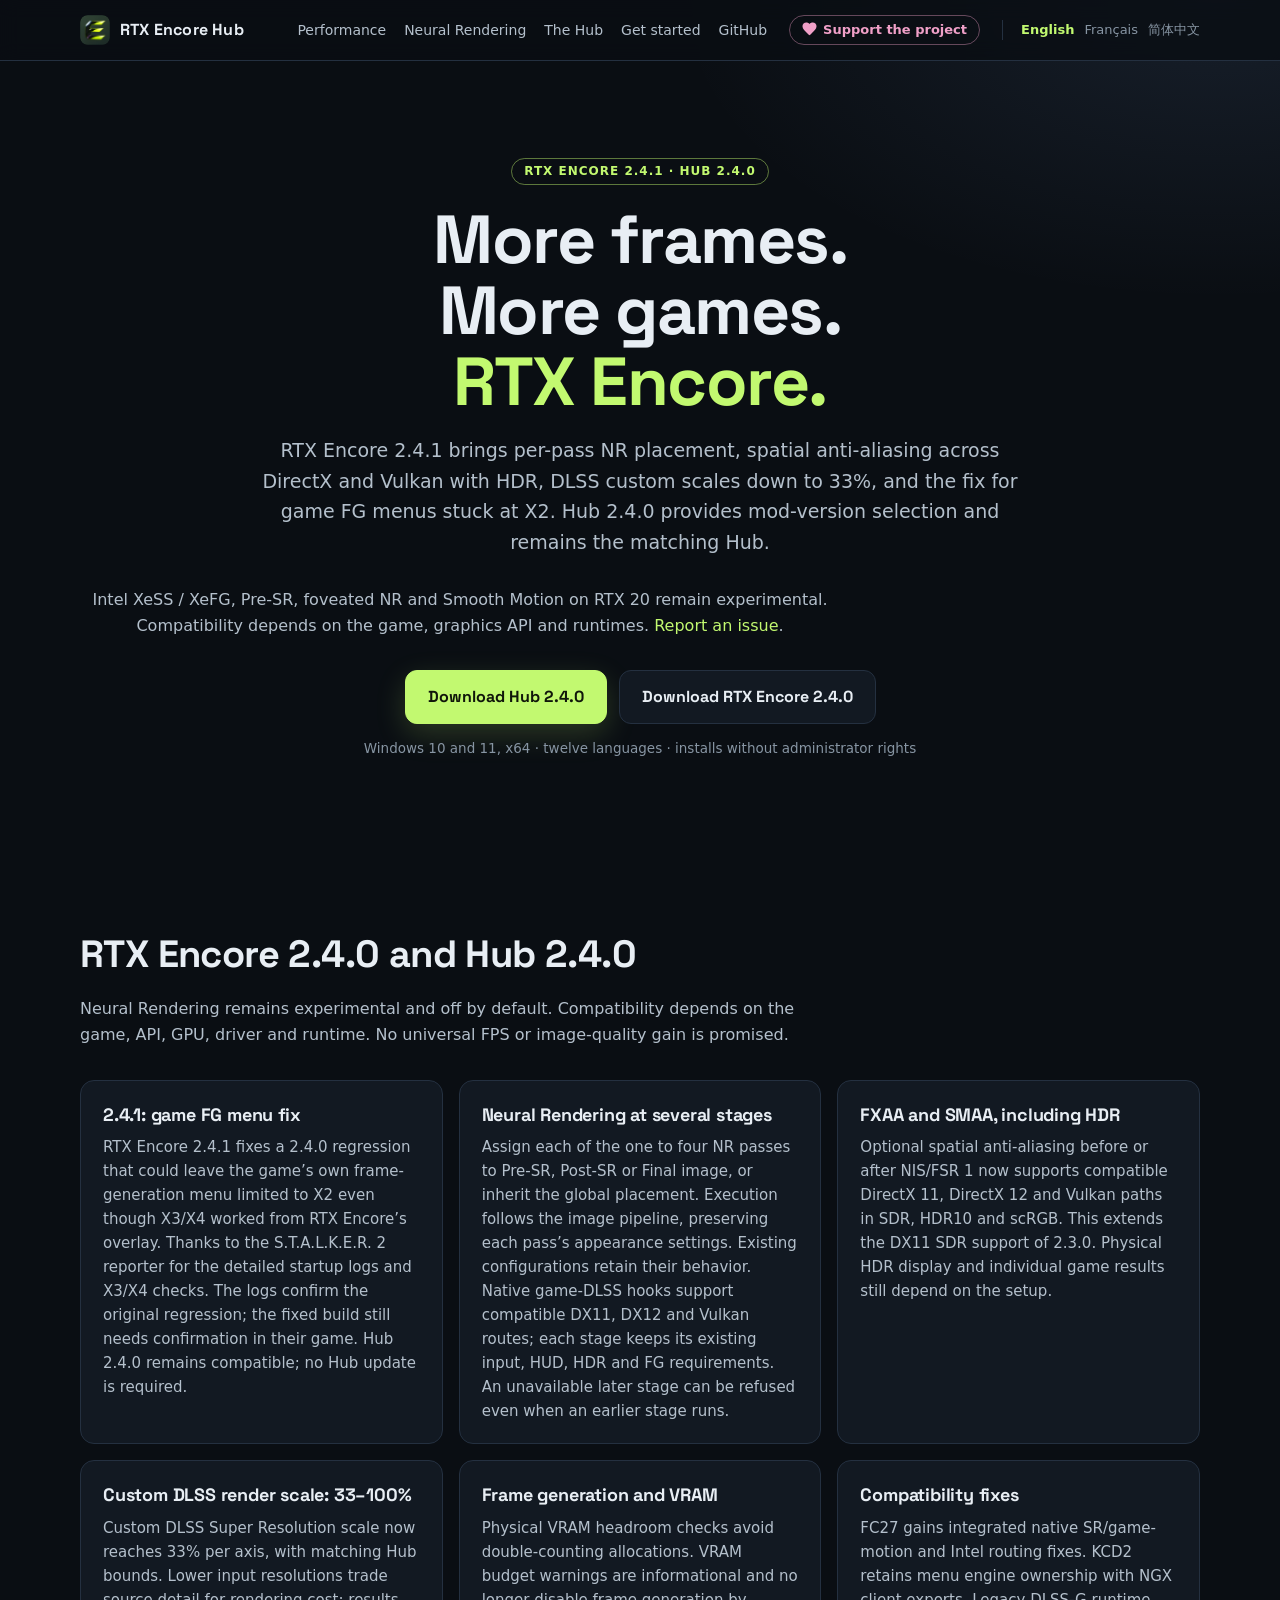
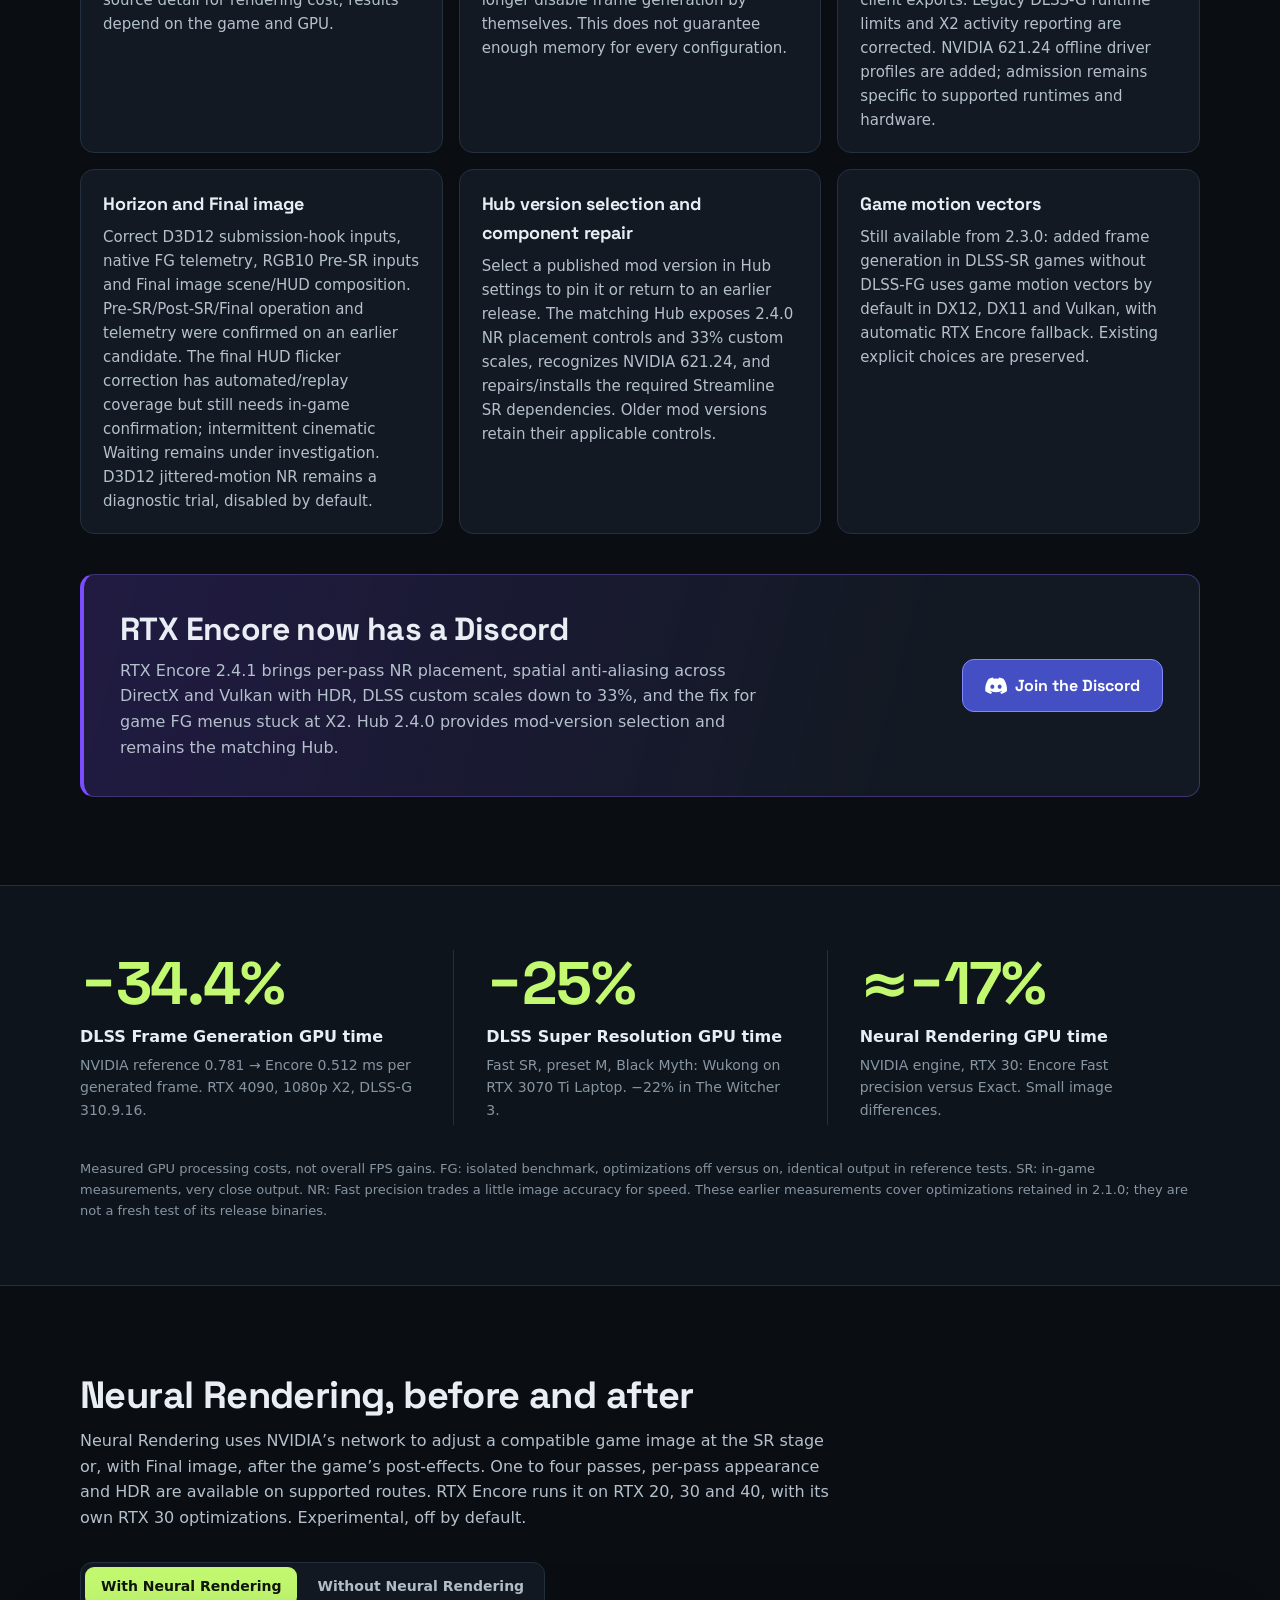
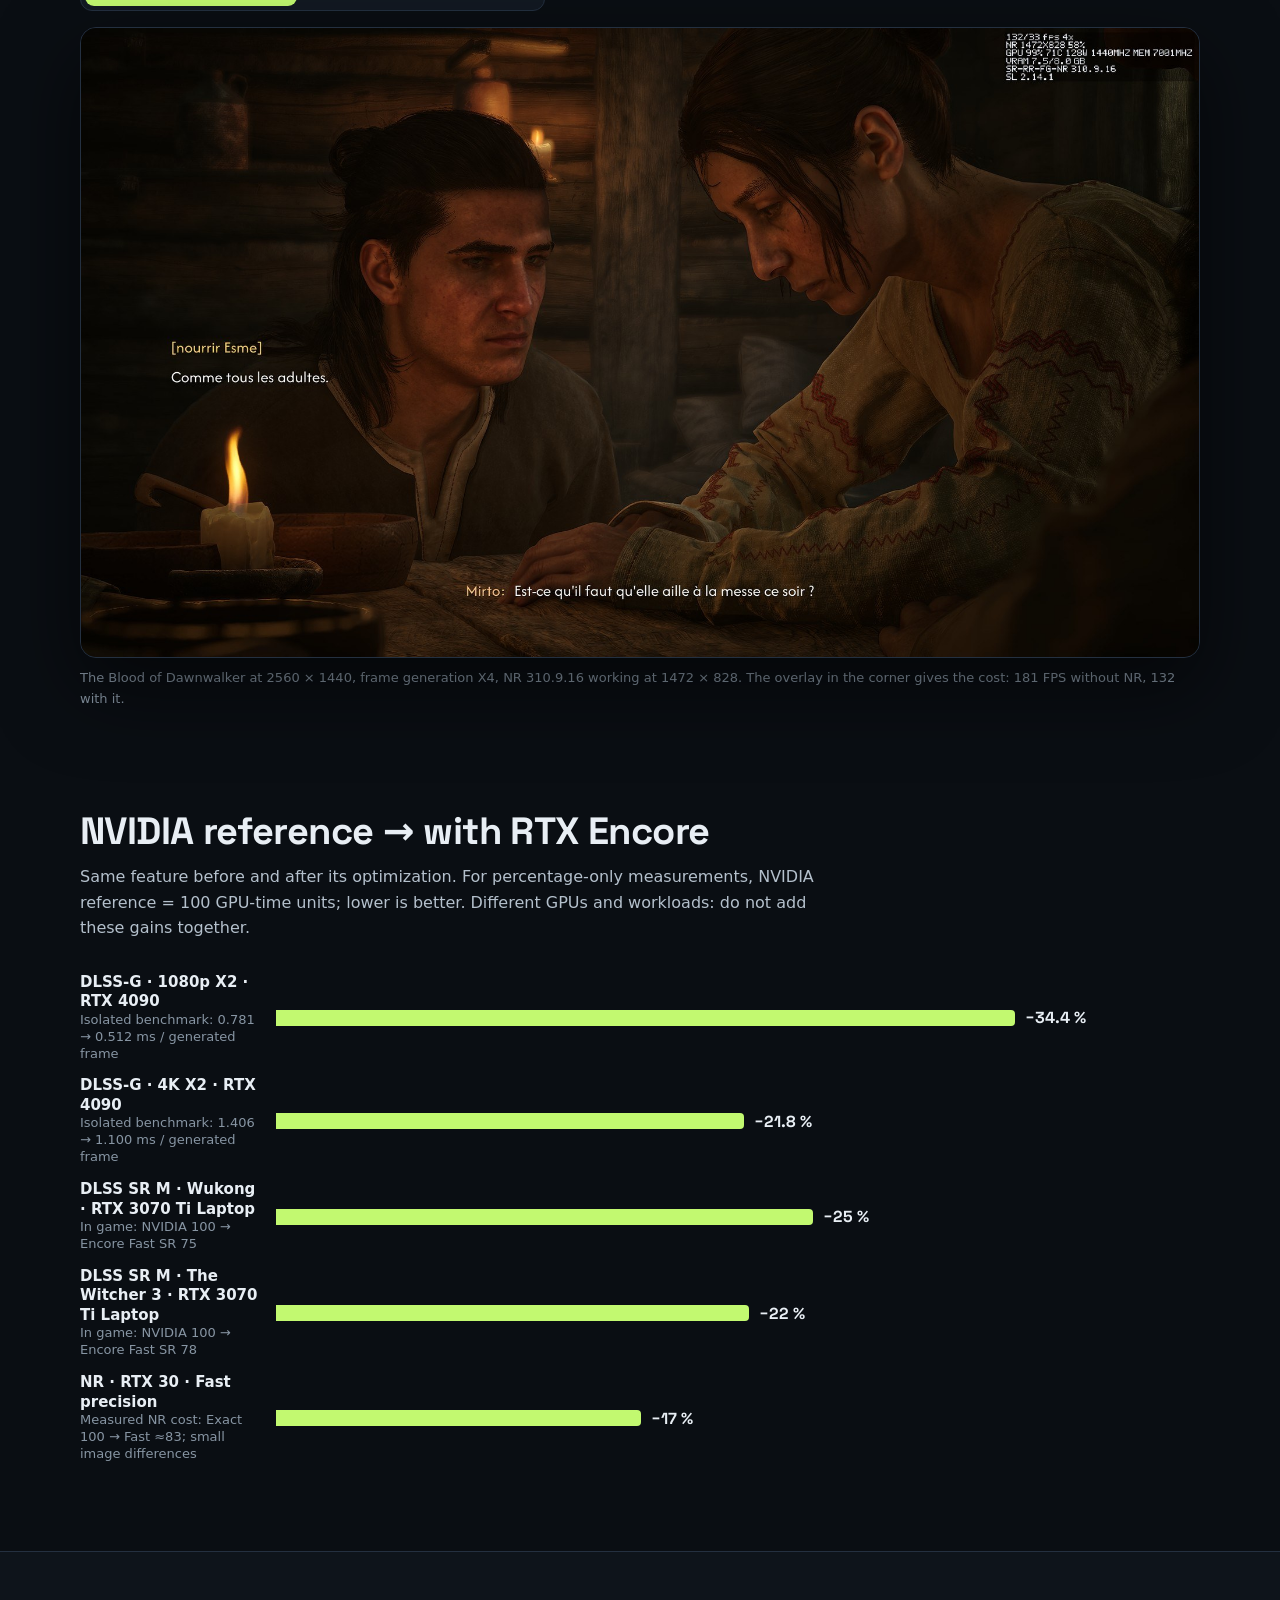
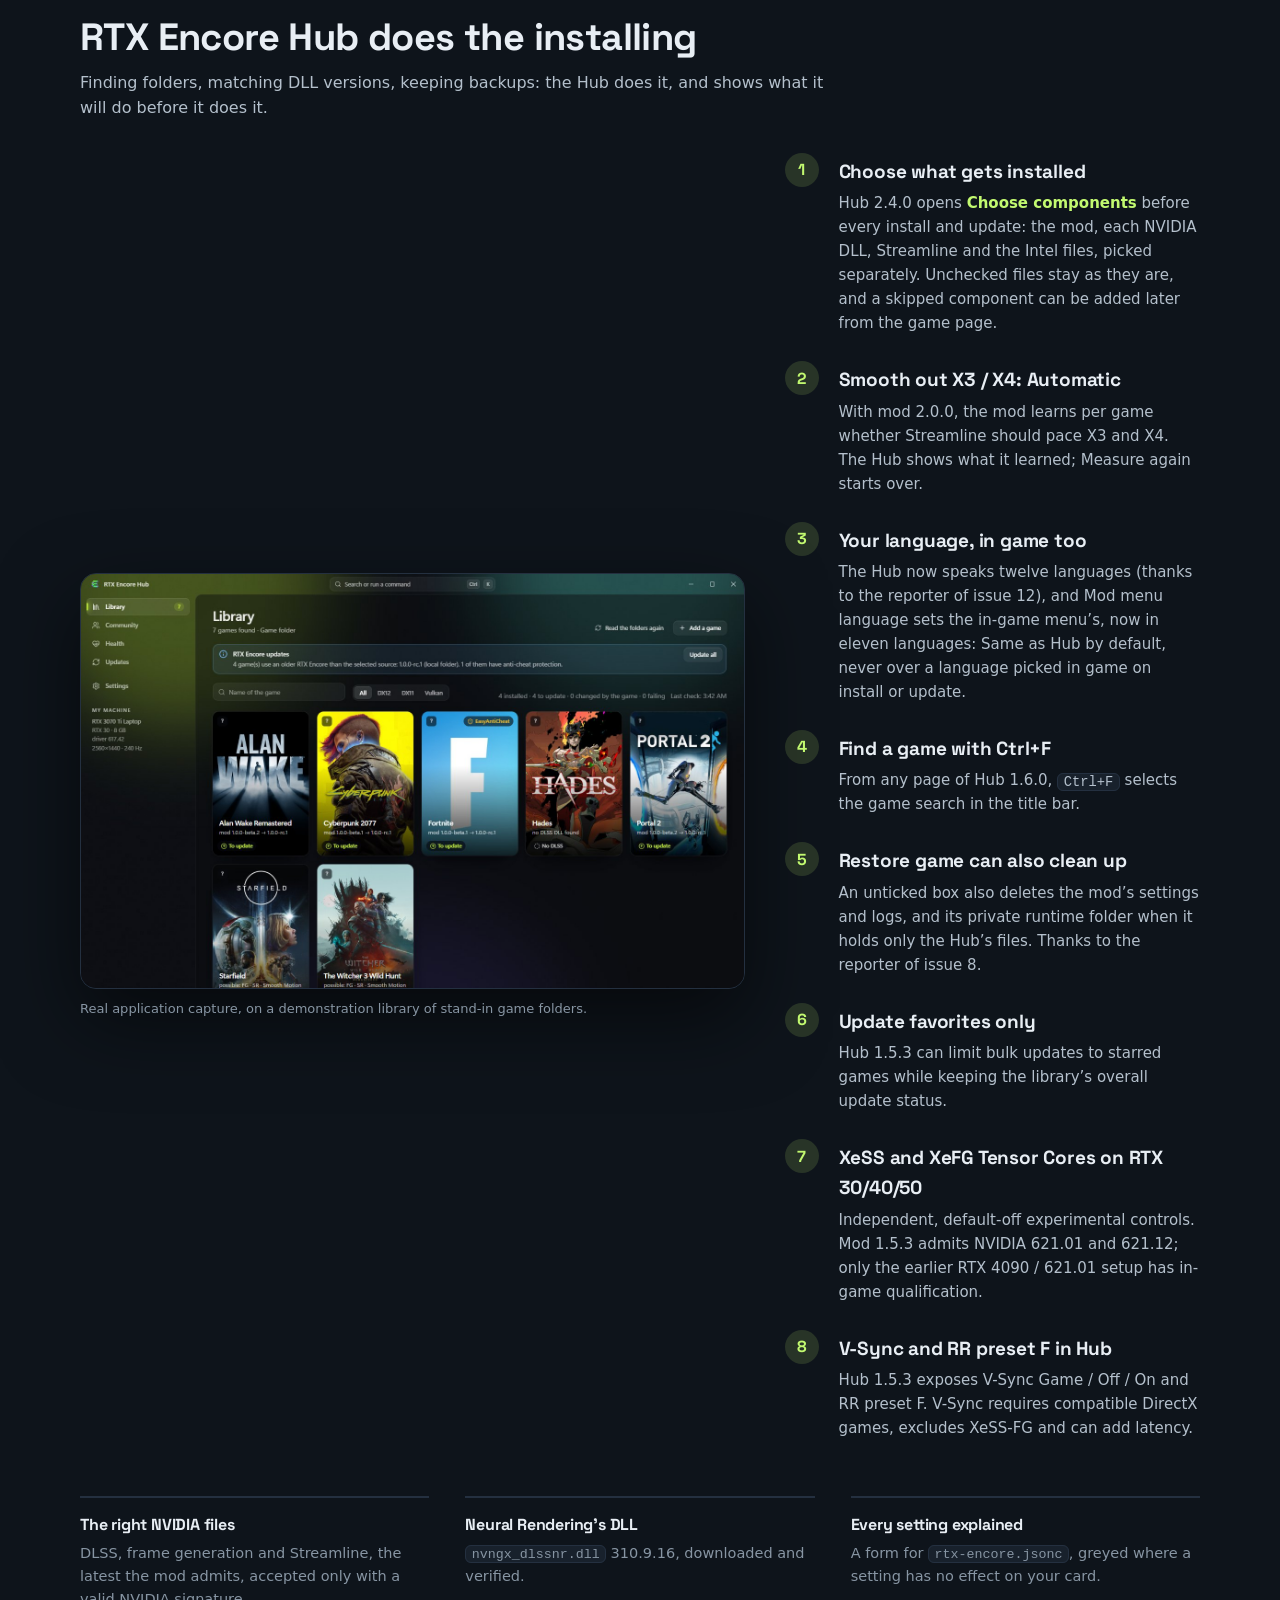
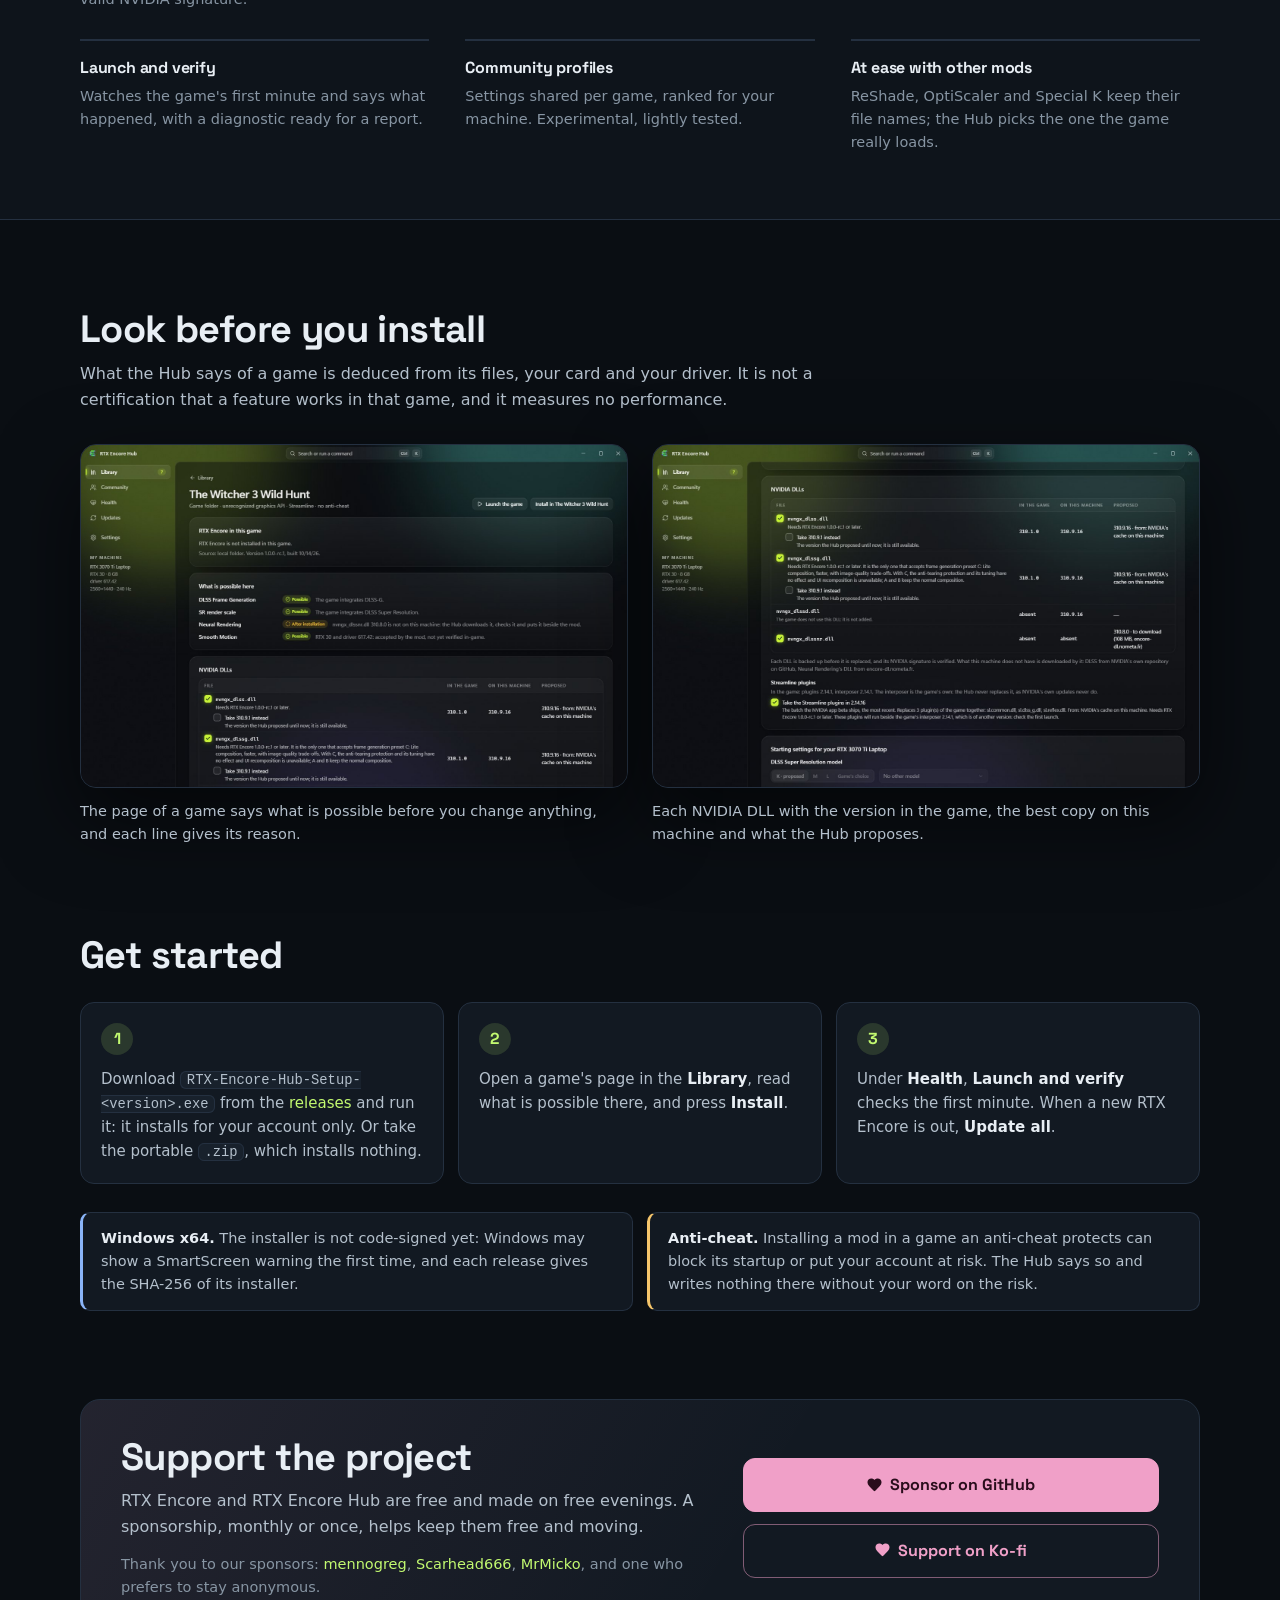
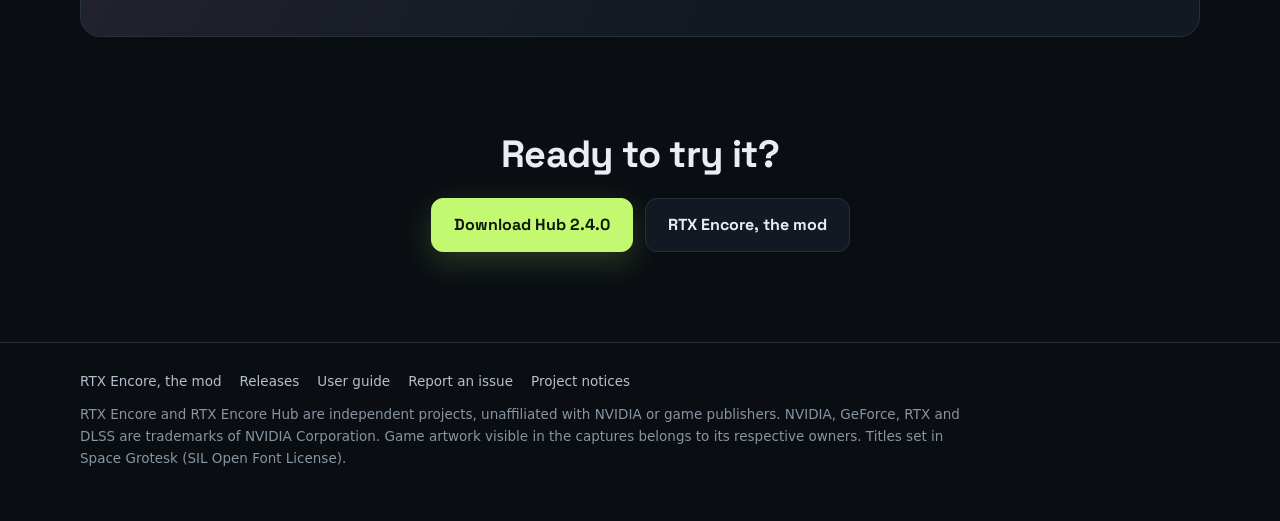
==== commit 3f847e15: "Publish combined RTX Encore 2.4.1 release site Co-authored-by: Codex <codex@openai.com>" ====
--- a/index.html
+++ b/index.html
@@ -3,8 +3,8 @@
 <head>
 <meta charset="utf-8">
 <meta name="viewport" content="width=device-width, initial-scale=1">
-<title>RTX Encore 2.4.0 · Hub 2.4.0</title>
-<meta name="description" content="RTX Encore 2.4.0 adds NR placement per pass, spatial anti-aliasing across DirectX and Vulkan with HDR, and DLSS custom scales down to 33%. Hub 2.4.0 lets you choose a mod version and roll back.">
+<title>RTX Encore 2.4.1 · Hub 2.4.0</title>
+<meta name="description" content="RTX Encore 2.4.1 brings per-pass NR placement, spatial anti-aliasing across DirectX and Vulkan with HDR, DLSS custom scales down to 33%, and the fix for game FG menus stuck at X2. Hub 2.4.0 provides mod-version selection and remains the matching Hub.">
 <link rel="canonical" href="https://encore.nometa.fr/">
 <link rel="alternate" hreflang="en" href="https://encore.nometa.fr/">
 <link rel="alternate" hreflang="fr" href="https://encore.nometa.fr/fr/">
@@ -14,8 +14,8 @@
 <link rel="apple-touch-icon" href="assets/apple-touch-icon.png">
 <link rel="preload" href="assets/space-grotesk.woff2" as="font" type="font/woff2" crossorigin>
 <meta property="og:type" content="website">
-<meta property="og:title" content="RTX Encore 2.4.0 · Hub 2.4.0">
-<meta property="og:description" content="RTX Encore 2.4.0 adds NR placement per pass, spatial anti-aliasing across DirectX and Vulkan with HDR, and DLSS custom scales down to 33%. Hub 2.4.0 lets you choose a mod version and roll back.">
+<meta property="og:title" content="RTX Encore 2.4.1 · Hub 2.4.0">
+<meta property="og:description" content="RTX Encore 2.4.1 brings per-pass NR placement, spatial anti-aliasing across DirectX and Vulkan with HDR, DLSS custom scales down to 33%, and the fix for game FG menus stuck at X2. Hub 2.4.0 provides mod-version selection and remains the matching Hub.">
 <meta property="og:url" content="https://encore.nometa.fr/">
 <meta property="og:image" content="https://encore.nometa.fr/assets/social-card.png">
 <meta property="og:image:width" content="1200">
@@ -35,18 +35,19 @@
 
 <main>
 <div class="wrap hero">
-<span class="badge">RTX Encore 2.4.0 · Hub 2.4.0</span>
+<span class="badge">RTX Encore 2.4.1 · Hub 2.4.0</span>
 <h1>More frames.<br>More games.<br><em>RTX Encore.</em></h1>
-<p class="lead">RTX Encore 2.4.0 adds NR placement per pass, spatial anti-aliasing across DirectX and Vulkan with HDR, and DLSS custom scales down to 33%. Hub 2.4.0 lets you choose a mod version and roll back.</p>
+<p class="lead">RTX Encore 2.4.1 brings per-pass NR placement, spatial anti-aliasing across DirectX and Vulkan with HDR, DLSS custom scales down to 33%, and the fix for game FG menus stuck at X2. Hub 2.4.0 provides mod-version selection and remains the matching Hub.</p>
 <p class="sub">Intel XeSS / XeFG, Pre-SR, foveated NR and Smooth Motion on RTX 20 remain experimental. Compatibility depends on the game, graphics API and runtimes. <a href="https://github.com/SilyNoMeta/rtx-encore/issues/new/choose">Report an issue</a>.</p>
-<div class="actions"><a class="button primary" href="https://github.com/SilyNoMeta/rtx-encore-hub/releases/tag/v2.4.0">Download Hub 2.4.0</a><a class="button" href="https://github.com/SilyNoMeta/rtx-encore/releases/tag/v2.4.0">Download RTX Encore 2.4.0</a></div>
+<div class="actions"><a class="button primary" href="https://github.com/SilyNoMeta/rtx-encore-hub/releases/tag/v2.4.0">Download Hub 2.4.0</a><a class="button" href="https://github.com/SilyNoMeta/rtx-encore/releases/tag/v2.4.1">Download RTX Encore 2.4.0</a></div>
 <p class="under">Windows 10 and 11, x64 · twelve languages · installs without administrator rights</p>
 </div>
 
 <section class="news" id="features"><div class="wrap">
 <h2>RTX Encore 2.4.0 and Hub 2.4.0</h2>
 <p class="sub">Neural Rendering remains experimental and off by default. Compatibility depends on the game, API, GPU, driver and runtime. No universal FPS or image-quality gain is promised.</p>
-<div class="news-grid"><div class="card"><h3>Neural Rendering at several stages</h3><p>Assign each of the one to four NR passes to Pre-SR, Post-SR or Final image, or inherit the global placement. Execution follows the image pipeline, preserving each pass’s appearance settings. Existing configurations retain their behavior. Native game-DLSS hooks support compatible DX11, DX12 and Vulkan routes; each stage keeps its existing input, HUD, HDR and FG requirements. An unavailable later stage can be refused even when an earlier stage runs.</p></div>
+<div class="news-grid"><div class="card"><h3>2.4.1: game FG menu fix</h3><p>RTX Encore 2.4.1 fixes a 2.4.0 regression that could leave the game’s own frame-generation menu limited to X2 even though X3/X4 worked from RTX Encore’s overlay. Thanks to the S.T.A.L.K.E.R. 2 reporter for the detailed startup logs and X3/X4 checks. The logs confirm the original regression; the fixed build still needs confirmation in their game. Hub 2.4.0 remains compatible; no Hub update is required.</p></div>
+<div class="card"><h3>Neural Rendering at several stages</h3><p>Assign each of the one to four NR passes to Pre-SR, Post-SR or Final image, or inherit the global placement. Execution follows the image pipeline, preserving each pass’s appearance settings. Existing configurations retain their behavior. Native game-DLSS hooks support compatible DX11, DX12 and Vulkan routes; each stage keeps its existing input, HUD, HDR and FG requirements. An unavailable later stage can be refused even when an earlier stage runs.</p></div>
 <div class="card"><h3>FXAA and SMAA, including HDR</h3><p>Optional spatial anti-aliasing before or after NIS/FSR 1 now supports compatible DirectX 11, DirectX 12 and Vulkan paths in SDR, HDR10 and scRGB. This extends the DX11 SDR support of 2.3.0. Physical HDR display and individual game results still depend on the setup.</p></div>
 <div class="card"><h3>Custom DLSS render scale: 33–100%</h3><p>Custom DLSS Super Resolution scale now reaches 33% per axis, with matching Hub bounds. Lower input resolutions trade source detail for rendering cost; results depend on the game and GPU.</p></div>
 <div class="card"><h3>Frame generation and VRAM</h3><p>Physical VRAM headroom checks avoid double-counting allocations. VRAM budget warnings are informational and no longer disable frame generation by themselves. This does not guarantee enough memory for every configuration.</p></div>
@@ -60,7 +61,7 @@
 <section class="community wrap" aria-labelledby="community-title">
 <div>
 <h2 id="community-title">RTX Encore now has a Discord</h2>
-<p>RTX Encore 2.4.0 adds NR placement per pass, spatial anti-aliasing across DirectX and Vulkan with HDR, and DLSS custom scales down to 33%. Hub 2.4.0 lets you choose a mod version and roll back.</p>
+<p>RTX Encore 2.4.1 brings per-pass NR placement, spatial anti-aliasing across DirectX and Vulkan with HDR, DLSS custom scales down to 33%, and the fix for game FG menus stuck at X2. Hub 2.4.0 provides mod-version selection and remains the matching Hub.</p>
 </div>
 <a class="button discord" href="https://discord.gg/Zwmq4Xc2Br"><svg viewBox="0 0 24 24" width="22" height="22" fill="currentColor" aria-hidden="true"><path d="M20.317 4.37a19.8 19.8 0 0 0-4.885-1.515c-.21.38-.452.892-.62 1.3a18.2 18.2 0 0 0-5.42 0 14 14 0 0 0-.628-1.3 19.7 19.7 0 0 0-4.888 1.52C.785 8.95-.053 13.41.366 17.808a20 20 0 0 0 5.993 3.03c.484-.654.915-1.35 1.287-2.082a13 13 0 0 1-2.027-.966l.497-.386c3.908 1.82 8.16 1.82 12.022 0l.498.386a13 13 0 0 1-2.03.968c.372.73.802 1.427 1.287 2.08a20 20 0 0 0 5.995-3.03c.492-5.1-.84-9.52-3.571-13.438ZM8.02 15.1c-1.173 0-2.134-1.073-2.134-2.392s.94-2.394 2.134-2.394c1.205 0 2.155 1.083 2.134 2.394 0 1.32-.94 2.392-2.134 2.392Zm7.96 0c-1.173 0-2.134-1.073-2.134-2.392s.94-2.394 2.134-2.394c1.205 0 2.155 1.083 2.134 2.394 0 1.32-.93 2.392-2.134 2.392Z"/></svg>Join the Discord</a>
 </section>
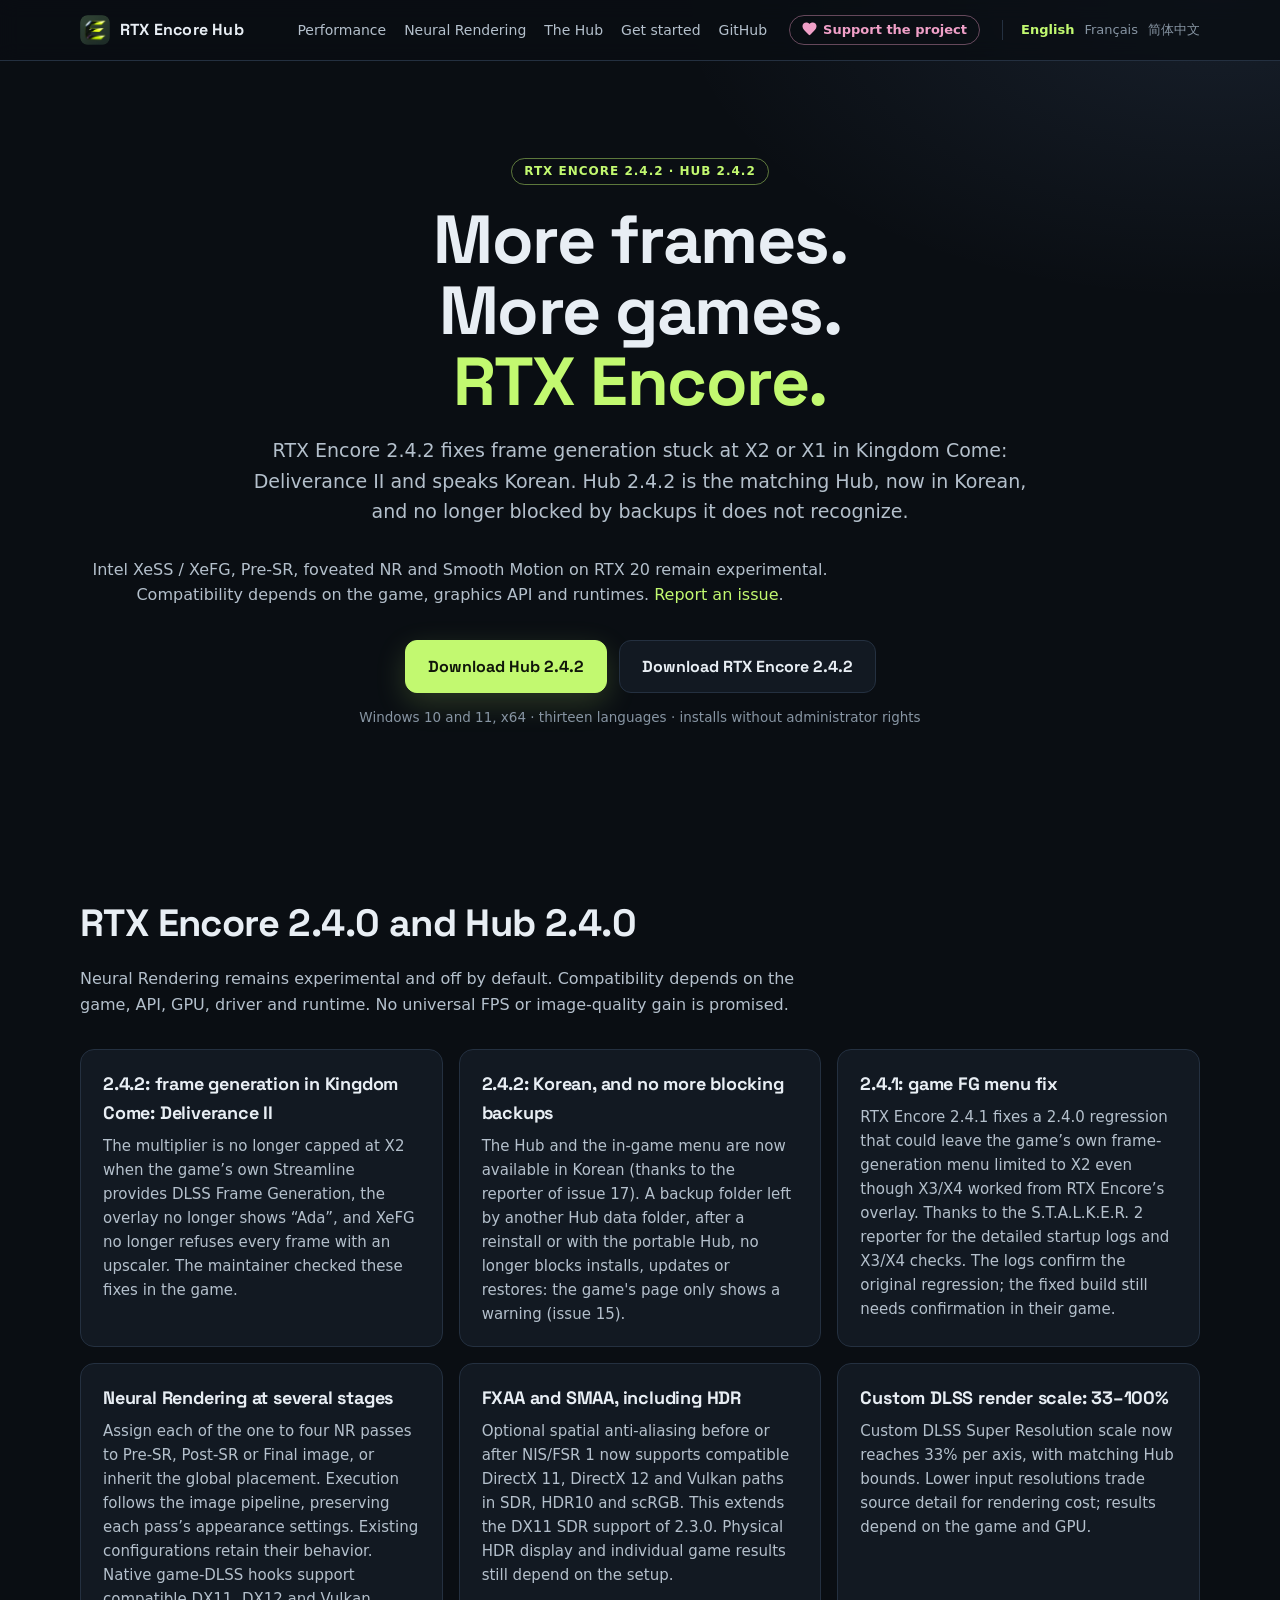
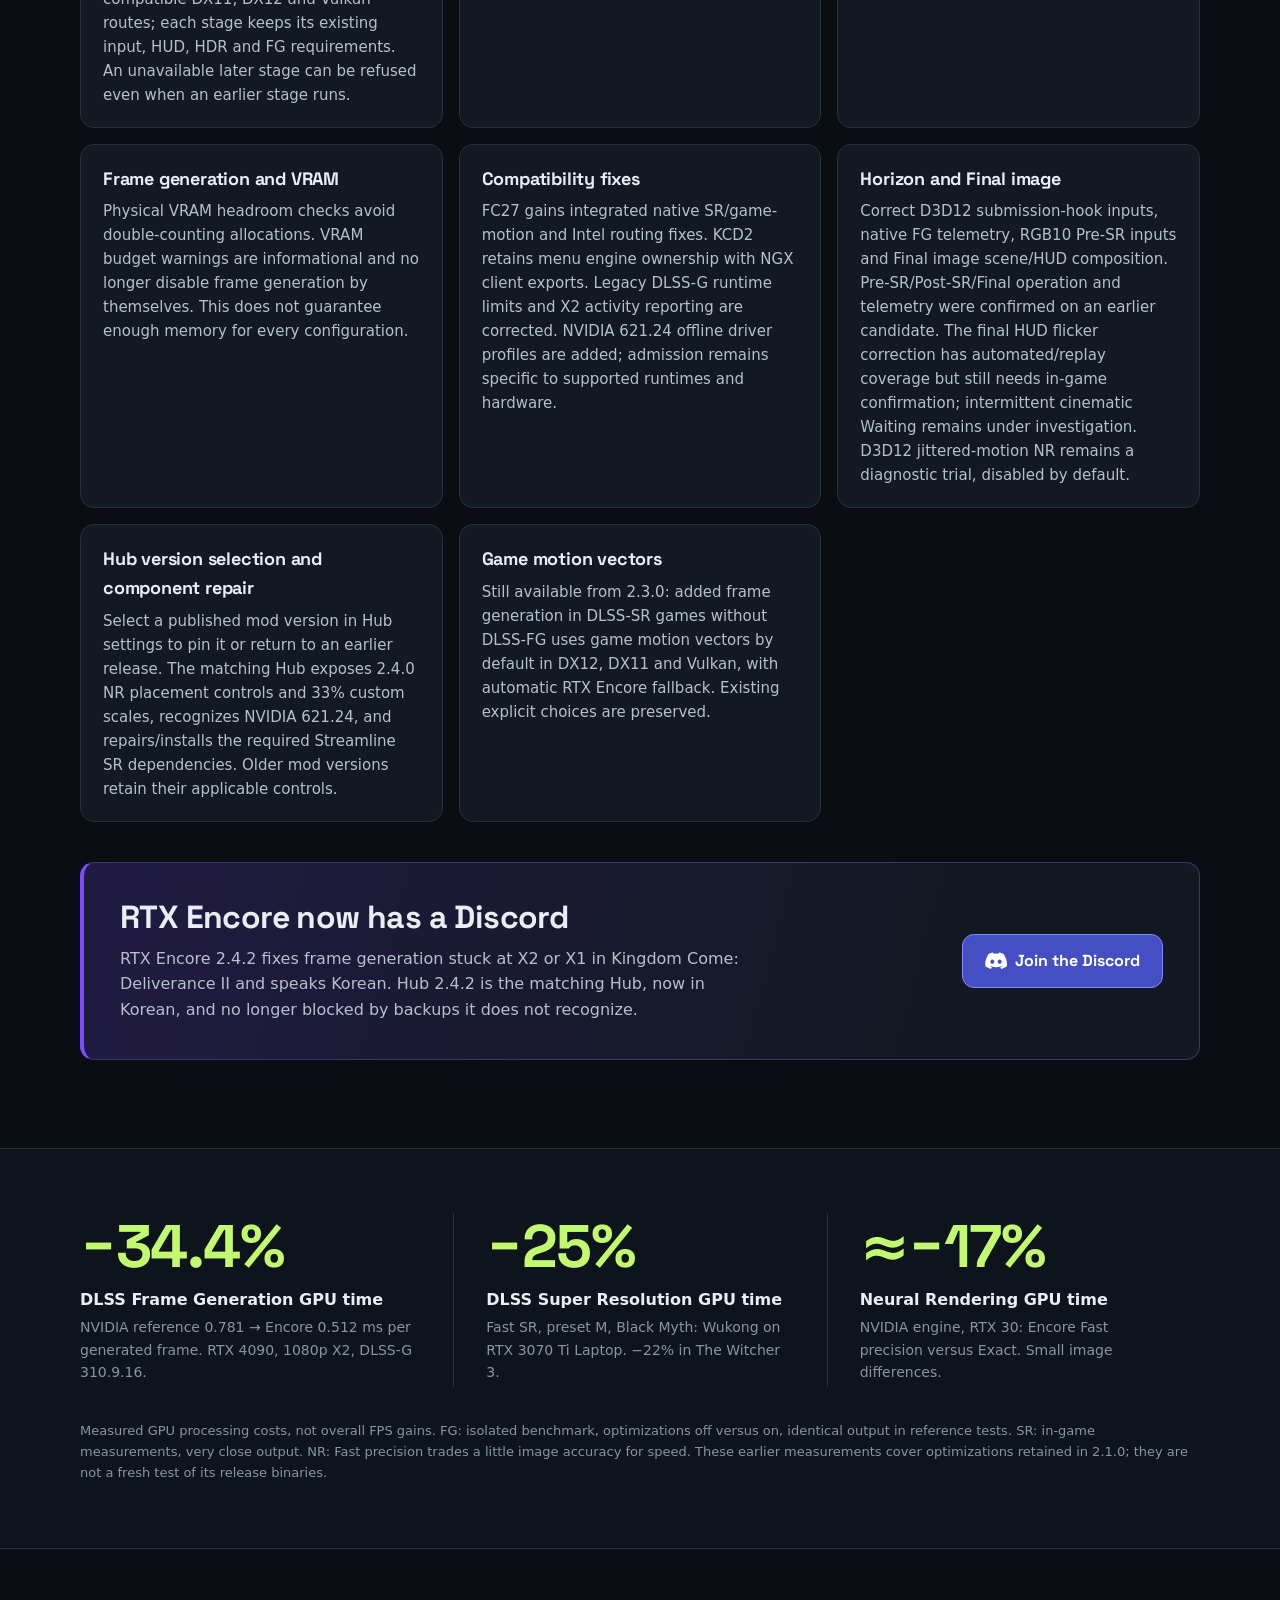
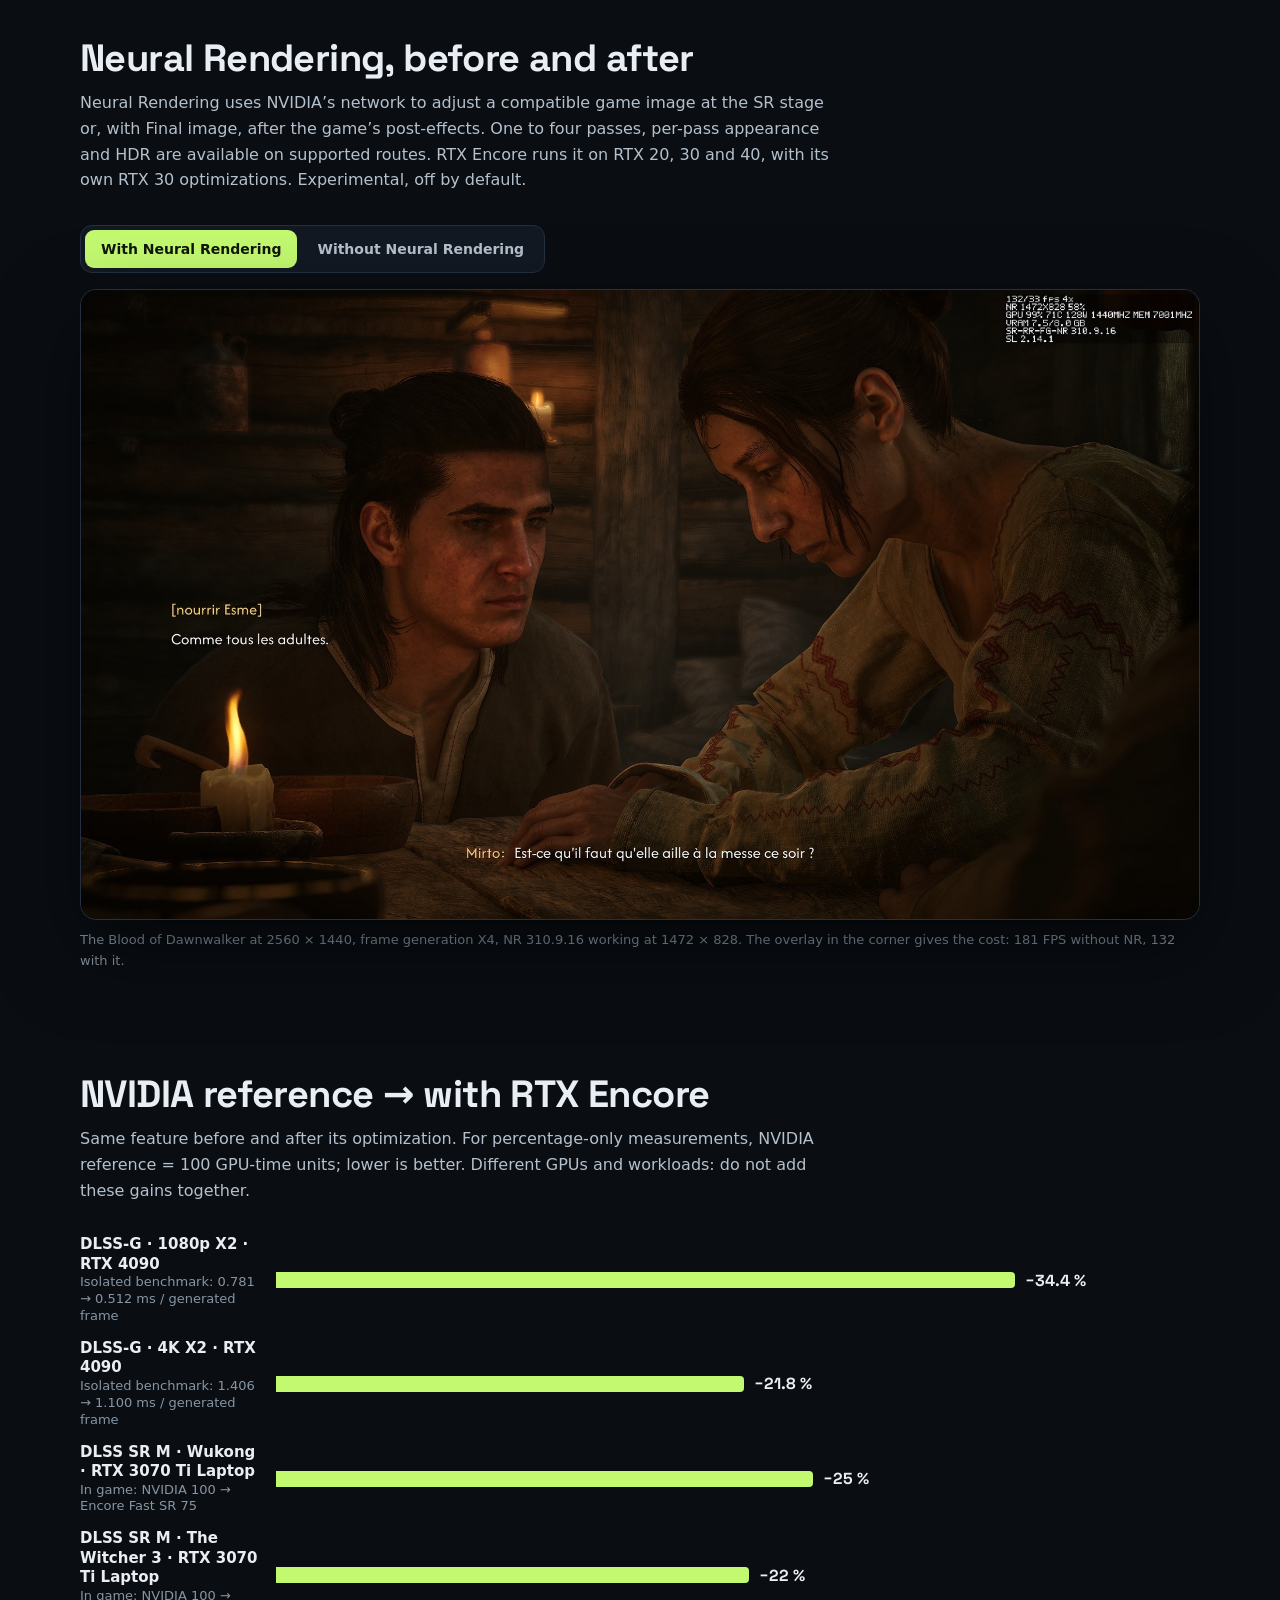
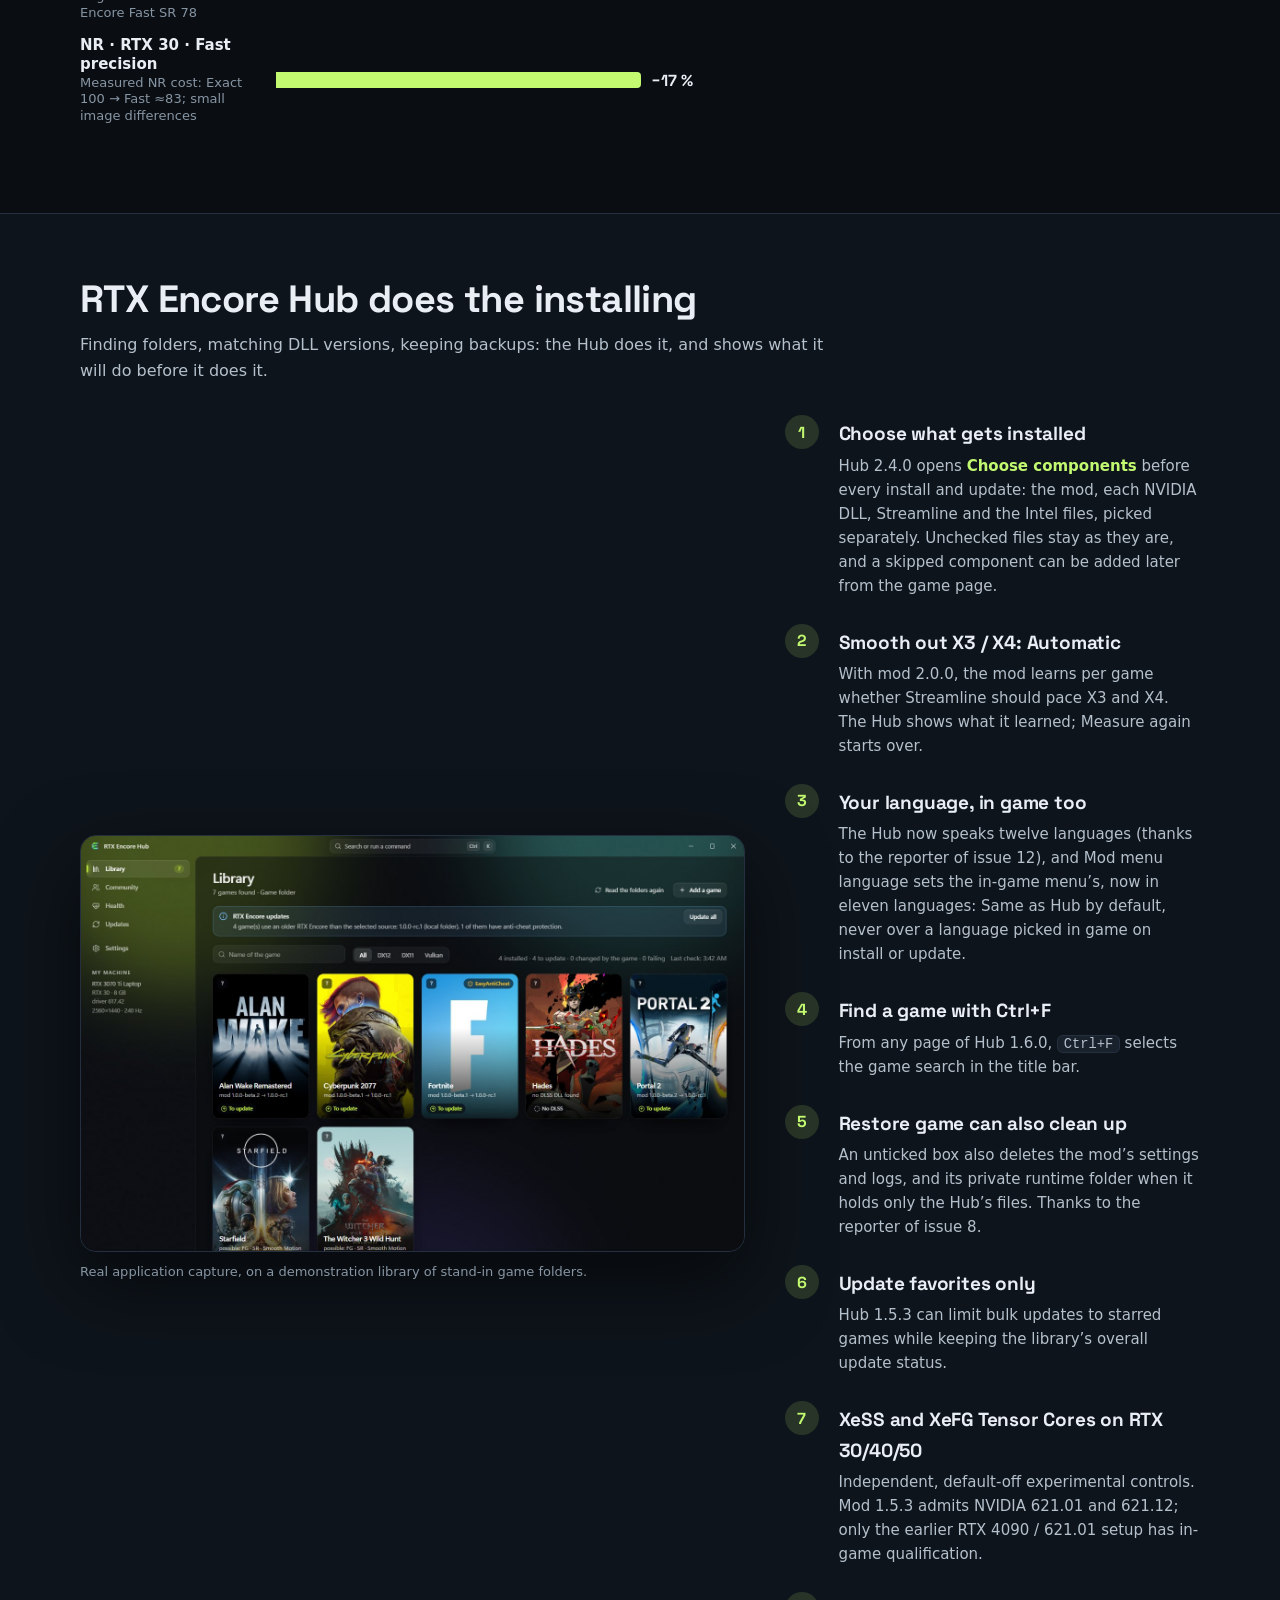
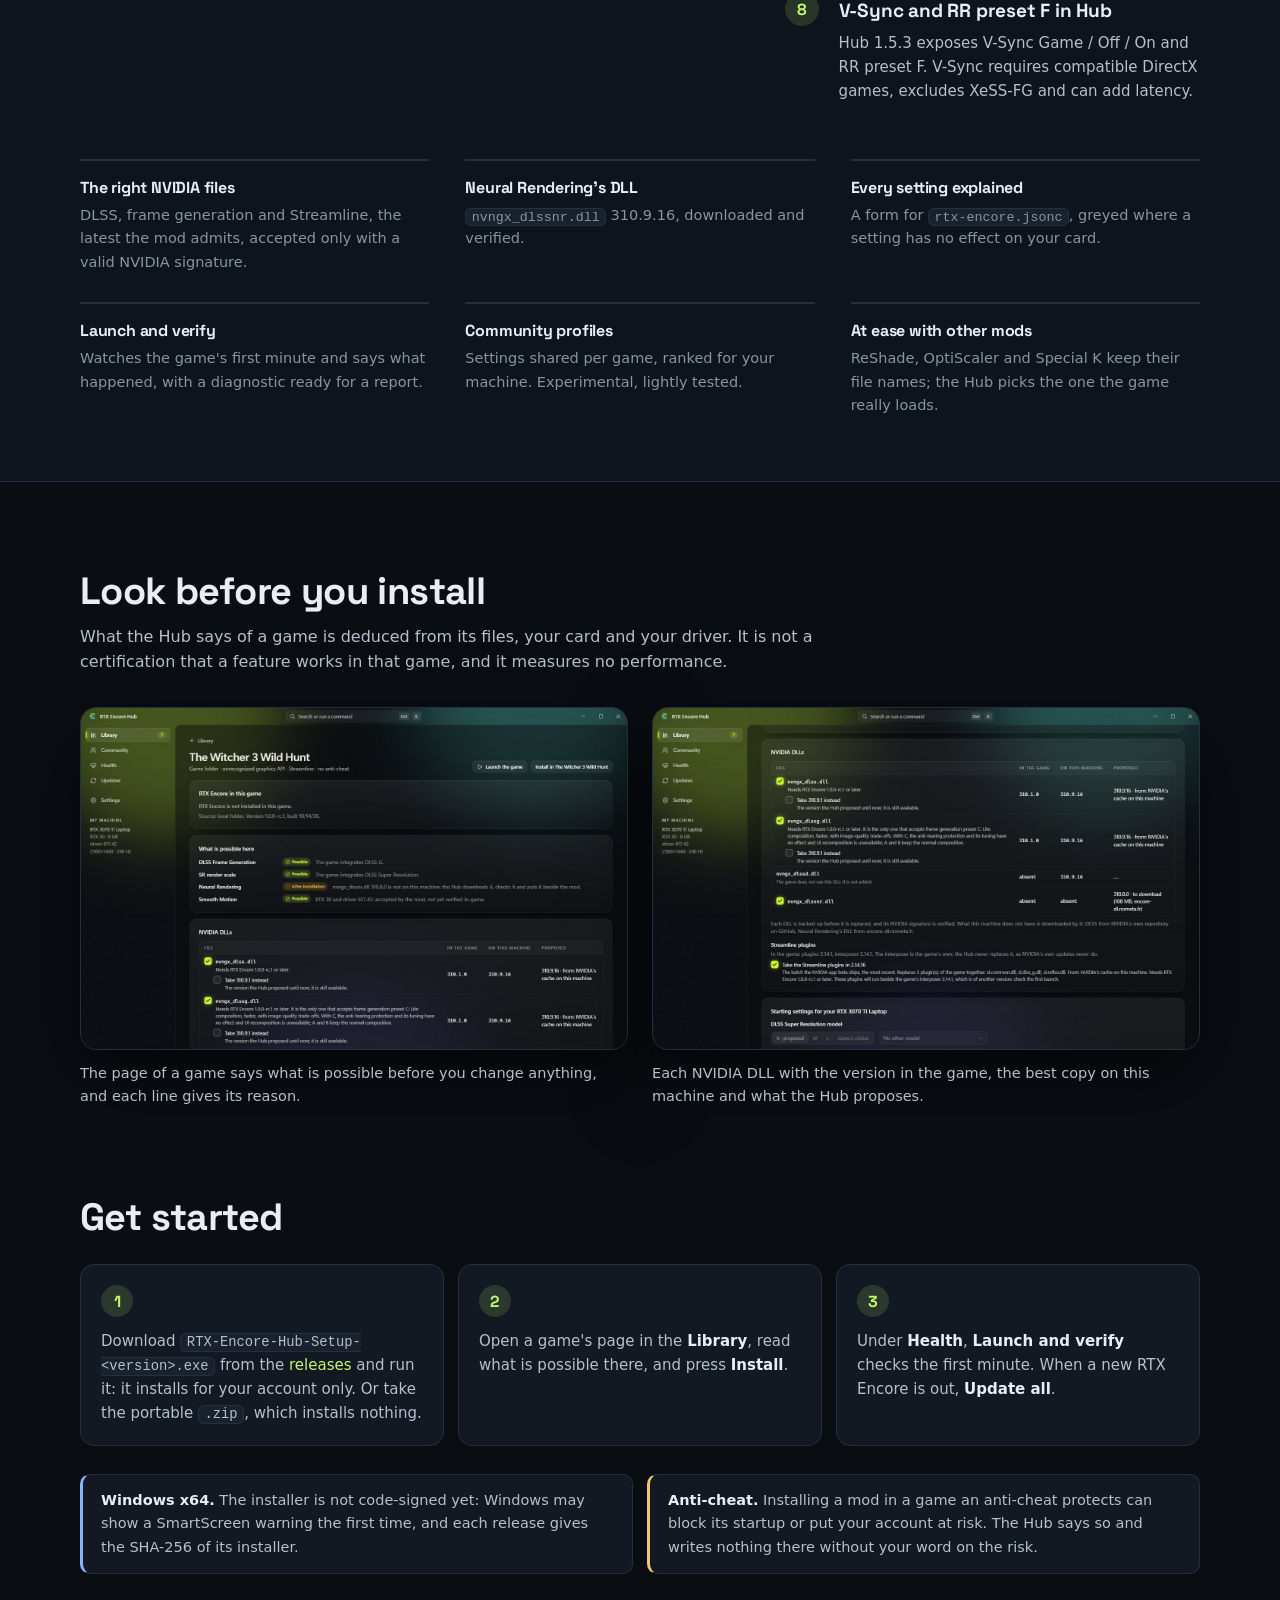
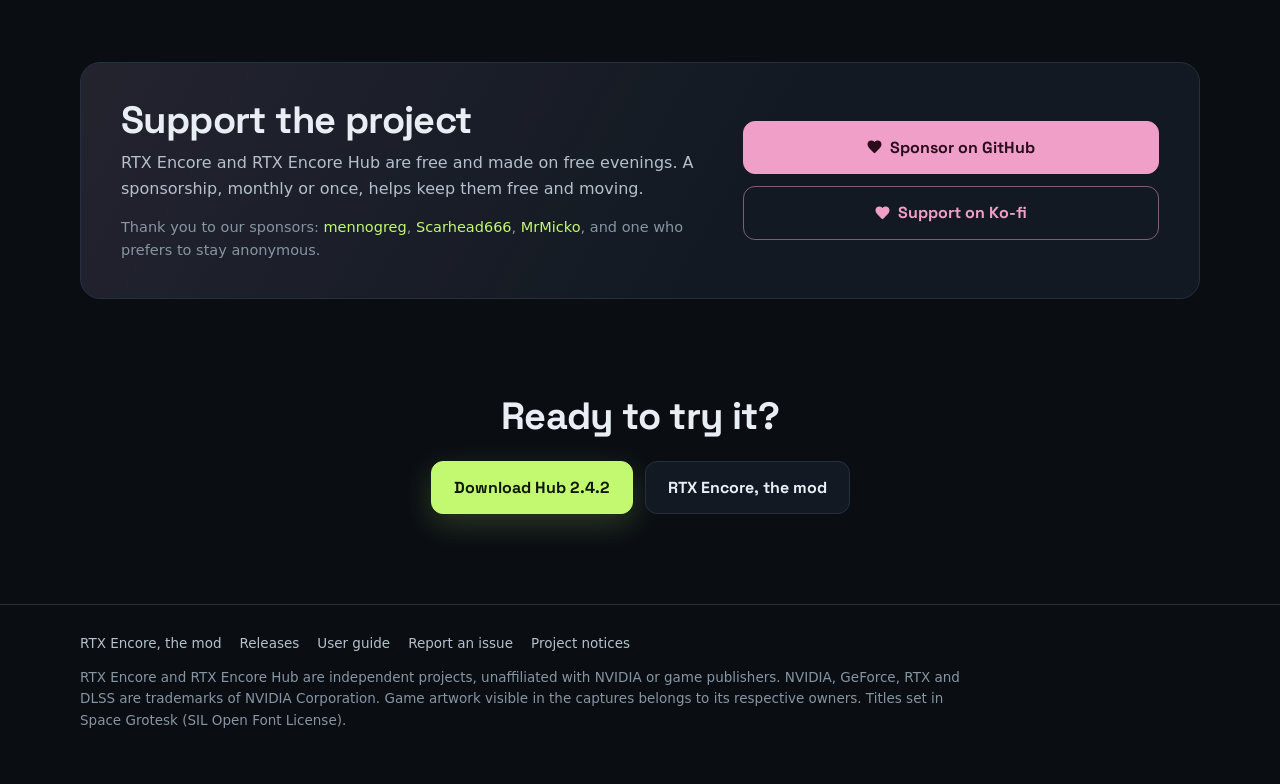
==== commit 1e64a656: "Publish RTX Encore 2.4.2 and Hub 2.4.2 site Co-Authored-By: Claude Sonnet 5.5 <noreply@anthropic.com" ====
--- a/index.html
+++ b/index.html
@@ -3,8 +3,8 @@
 <head>
 <meta charset="utf-8">
 <meta name="viewport" content="width=device-width, initial-scale=1">
-<title>RTX Encore 2.4.1 · Hub 2.4.0</title>
-<meta name="description" content="RTX Encore 2.4.1 brings per-pass NR placement, spatial anti-aliasing across DirectX and Vulkan with HDR, DLSS custom scales down to 33%, and the fix for game FG menus stuck at X2. Hub 2.4.0 provides mod-version selection and remains the matching Hub.">
+<title>RTX Encore 2.4.2 · Hub 2.4.2</title>
+<meta name="description" content="RTX Encore 2.4.2 fixes frame generation stuck at X2 or X1 in Kingdom Come: Deliverance II and speaks Korean. Hub 2.4.2 is the matching Hub, now in Korean, and no longer blocked by backups it does not recognize.">
 <link rel="canonical" href="https://encore.nometa.fr/">
 <link rel="alternate" hreflang="en" href="https://encore.nometa.fr/">
 <link rel="alternate" hreflang="fr" href="https://encore.nometa.fr/fr/">
@@ -14,8 +14,8 @@
 <link rel="apple-touch-icon" href="assets/apple-touch-icon.png">
 <link rel="preload" href="assets/space-grotesk.woff2" as="font" type="font/woff2" crossorigin>
 <meta property="og:type" content="website">
-<meta property="og:title" content="RTX Encore 2.4.1 · Hub 2.4.0">
-<meta property="og:description" content="RTX Encore 2.4.1 brings per-pass NR placement, spatial anti-aliasing across DirectX and Vulkan with HDR, DLSS custom scales down to 33%, and the fix for game FG menus stuck at X2. Hub 2.4.0 provides mod-version selection and remains the matching Hub.">
+<meta property="og:title" content="RTX Encore 2.4.2 · Hub 2.4.2">
+<meta property="og:description" content="RTX Encore 2.4.2 fixes frame generation stuck at X2 or X1 in Kingdom Come: Deliverance II and speaks Korean. Hub 2.4.2 is the matching Hub, now in Korean, and no longer blocked by backups it does not recognize.">
 <meta property="og:url" content="https://encore.nometa.fr/">
 <meta property="og:image" content="https://encore.nometa.fr/assets/social-card.png">
 <meta property="og:image:width" content="1200">
@@ -35,18 +35,20 @@
 
 <main>
 <div class="wrap hero">
-<span class="badge">RTX Encore 2.4.1 · Hub 2.4.0</span>
+<span class="badge">RTX Encore 2.4.2 · Hub 2.4.2</span>
 <h1>More frames.<br>More games.<br><em>RTX Encore.</em></h1>
-<p class="lead">RTX Encore 2.4.1 brings per-pass NR placement, spatial anti-aliasing across DirectX and Vulkan with HDR, DLSS custom scales down to 33%, and the fix for game FG menus stuck at X2. Hub 2.4.0 provides mod-version selection and remains the matching Hub.</p>
+<p class="lead">RTX Encore 2.4.2 fixes frame generation stuck at X2 or X1 in Kingdom Come: Deliverance II and speaks Korean. Hub 2.4.2 is the matching Hub, now in Korean, and no longer blocked by backups it does not recognize.</p>
 <p class="sub">Intel XeSS / XeFG, Pre-SR, foveated NR and Smooth Motion on RTX 20 remain experimental. Compatibility depends on the game, graphics API and runtimes. <a href="https://github.com/SilyNoMeta/rtx-encore/issues/new/choose">Report an issue</a>.</p>
-<div class="actions"><a class="button primary" href="https://github.com/SilyNoMeta/rtx-encore-hub/releases/tag/v2.4.0">Download Hub 2.4.0</a><a class="button" href="https://github.com/SilyNoMeta/rtx-encore/releases/tag/v2.4.1">Download RTX Encore 2.4.0</a></div>
-<p class="under">Windows 10 and 11, x64 · twelve languages · installs without administrator rights</p>
+<div class="actions"><a class="button primary" href="https://github.com/SilyNoMeta/rtx-encore-hub/releases/tag/v2.4.2">Download Hub 2.4.2</a><a class="button" href="https://github.com/SilyNoMeta/rtx-encore/releases/tag/v2.4.2">Download RTX Encore 2.4.2</a></div>
+<p class="under">Windows 10 and 11, x64 · thirteen languages · installs without administrator rights</p>
 </div>
 
 <section class="news" id="features"><div class="wrap">
 <h2>RTX Encore 2.4.0 and Hub 2.4.0</h2>
 <p class="sub">Neural Rendering remains experimental and off by default. Compatibility depends on the game, API, GPU, driver and runtime. No universal FPS or image-quality gain is promised.</p>
-<div class="news-grid"><div class="card"><h3>2.4.1: game FG menu fix</h3><p>RTX Encore 2.4.1 fixes a 2.4.0 regression that could leave the game’s own frame-generation menu limited to X2 even though X3/X4 worked from RTX Encore’s overlay. Thanks to the S.T.A.L.K.E.R. 2 reporter for the detailed startup logs and X3/X4 checks. The logs confirm the original regression; the fixed build still needs confirmation in their game. Hub 2.4.0 remains compatible; no Hub update is required.</p></div>
+<div class="news-grid"><div class="card"><h3>2.4.2: frame generation in Kingdom Come: Deliverance II</h3><p>The multiplier is no longer capped at X2 when the game’s own Streamline provides DLSS Frame Generation, the overlay no longer shows “Ada”, and XeFG no longer refuses every frame with an upscaler. The maintainer checked these fixes in the game.</p></div>
+<div class="card"><h3>2.4.2: Korean, and no more blocking backups</h3><p>The Hub and the in-game menu are now available in Korean (thanks to the reporter of issue 17). A backup folder left by another Hub data folder, after a reinstall or with the portable Hub, no longer blocks installs, updates or restores: the game's page only shows a warning (issue 15).</p></div>
+<div class="card"><h3>2.4.1: game FG menu fix</h3><p>RTX Encore 2.4.1 fixes a 2.4.0 regression that could leave the game’s own frame-generation menu limited to X2 even though X3/X4 worked from RTX Encore’s overlay. Thanks to the S.T.A.L.K.E.R. 2 reporter for the detailed startup logs and X3/X4 checks. The logs confirm the original regression; the fixed build still needs confirmation in their game.</p></div>
 <div class="card"><h3>Neural Rendering at several stages</h3><p>Assign each of the one to four NR passes to Pre-SR, Post-SR or Final image, or inherit the global placement. Execution follows the image pipeline, preserving each pass’s appearance settings. Existing configurations retain their behavior. Native game-DLSS hooks support compatible DX11, DX12 and Vulkan routes; each stage keeps its existing input, HUD, HDR and FG requirements. An unavailable later stage can be refused even when an earlier stage runs.</p></div>
 <div class="card"><h3>FXAA and SMAA, including HDR</h3><p>Optional spatial anti-aliasing before or after NIS/FSR 1 now supports compatible DirectX 11, DirectX 12 and Vulkan paths in SDR, HDR10 and scRGB. This extends the DX11 SDR support of 2.3.0. Physical HDR display and individual game results still depend on the setup.</p></div>
 <div class="card"><h3>Custom DLSS render scale: 33–100%</h3><p>Custom DLSS Super Resolution scale now reaches 33% per axis, with matching Hub bounds. Lower input resolutions trade source detail for rendering cost; results depend on the game and GPU.</p></div>
@@ -61,7 +63,7 @@
 <section class="community wrap" aria-labelledby="community-title">
 <div>
 <h2 id="community-title">RTX Encore now has a Discord</h2>
-<p>RTX Encore 2.4.1 brings per-pass NR placement, spatial anti-aliasing across DirectX and Vulkan with HDR, DLSS custom scales down to 33%, and the fix for game FG menus stuck at X2. Hub 2.4.0 provides mod-version selection and remains the matching Hub.</p>
+<p>RTX Encore 2.4.2 fixes frame generation stuck at X2 or X1 in Kingdom Come: Deliverance II and speaks Korean. Hub 2.4.2 is the matching Hub, now in Korean, and no longer blocked by backups it does not recognize.</p>
 </div>
 <a class="button discord" href="https://discord.gg/Zwmq4Xc2Br"><svg viewBox="0 0 24 24" width="22" height="22" fill="currentColor" aria-hidden="true"><path d="M20.317 4.37a19.8 19.8 0 0 0-4.885-1.515c-.21.38-.452.892-.62 1.3a18.2 18.2 0 0 0-5.42 0 14 14 0 0 0-.628-1.3 19.7 19.7 0 0 0-4.888 1.52C.785 8.95-.053 13.41.366 17.808a20 20 0 0 0 5.993 3.03c.484-.654.915-1.35 1.287-2.082a13 13 0 0 1-2.027-.966l.497-.386c3.908 1.82 8.16 1.82 12.022 0l.498.386a13 13 0 0 1-2.03.968c.372.73.802 1.427 1.287 2.08a20 20 0 0 0 5.995-3.03c.492-5.1-.84-9.52-3.571-13.438ZM8.02 15.1c-1.173 0-2.134-1.073-2.134-2.392s.94-2.394 2.134-2.394c1.205 0 2.155 1.083 2.134 2.394 0 1.32-.94 2.392-2.134 2.392Zm7.96 0c-1.173 0-2.134-1.073-2.134-2.392s.94-2.394 2.134-2.394c1.205 0 2.155 1.083 2.134 2.394 0 1.32-.93 2.392-2.134 2.392Z"/></svg>Join the Discord</a>
 </section>
@@ -159,7 +161,7 @@
 
 <div class="wrap cta">
 <h2>Ready to try it?</h2>
-<div class="actions"><a class="button primary" href="https://github.com/SilyNoMeta/rtx-encore-hub/releases/tag/v2.4.0">Download Hub 2.4.0</a><a class="button" href="https://github.com/SilyNoMeta/rtx-encore">RTX Encore, the mod</a></div>
+<div class="actions"><a class="button primary" href="https://github.com/SilyNoMeta/rtx-encore-hub/releases/tag/v2.4.2">Download Hub 2.4.2</a><a class="button" href="https://github.com/SilyNoMeta/rtx-encore">RTX Encore, the mod</a></div>
 </div>
 </main>
 
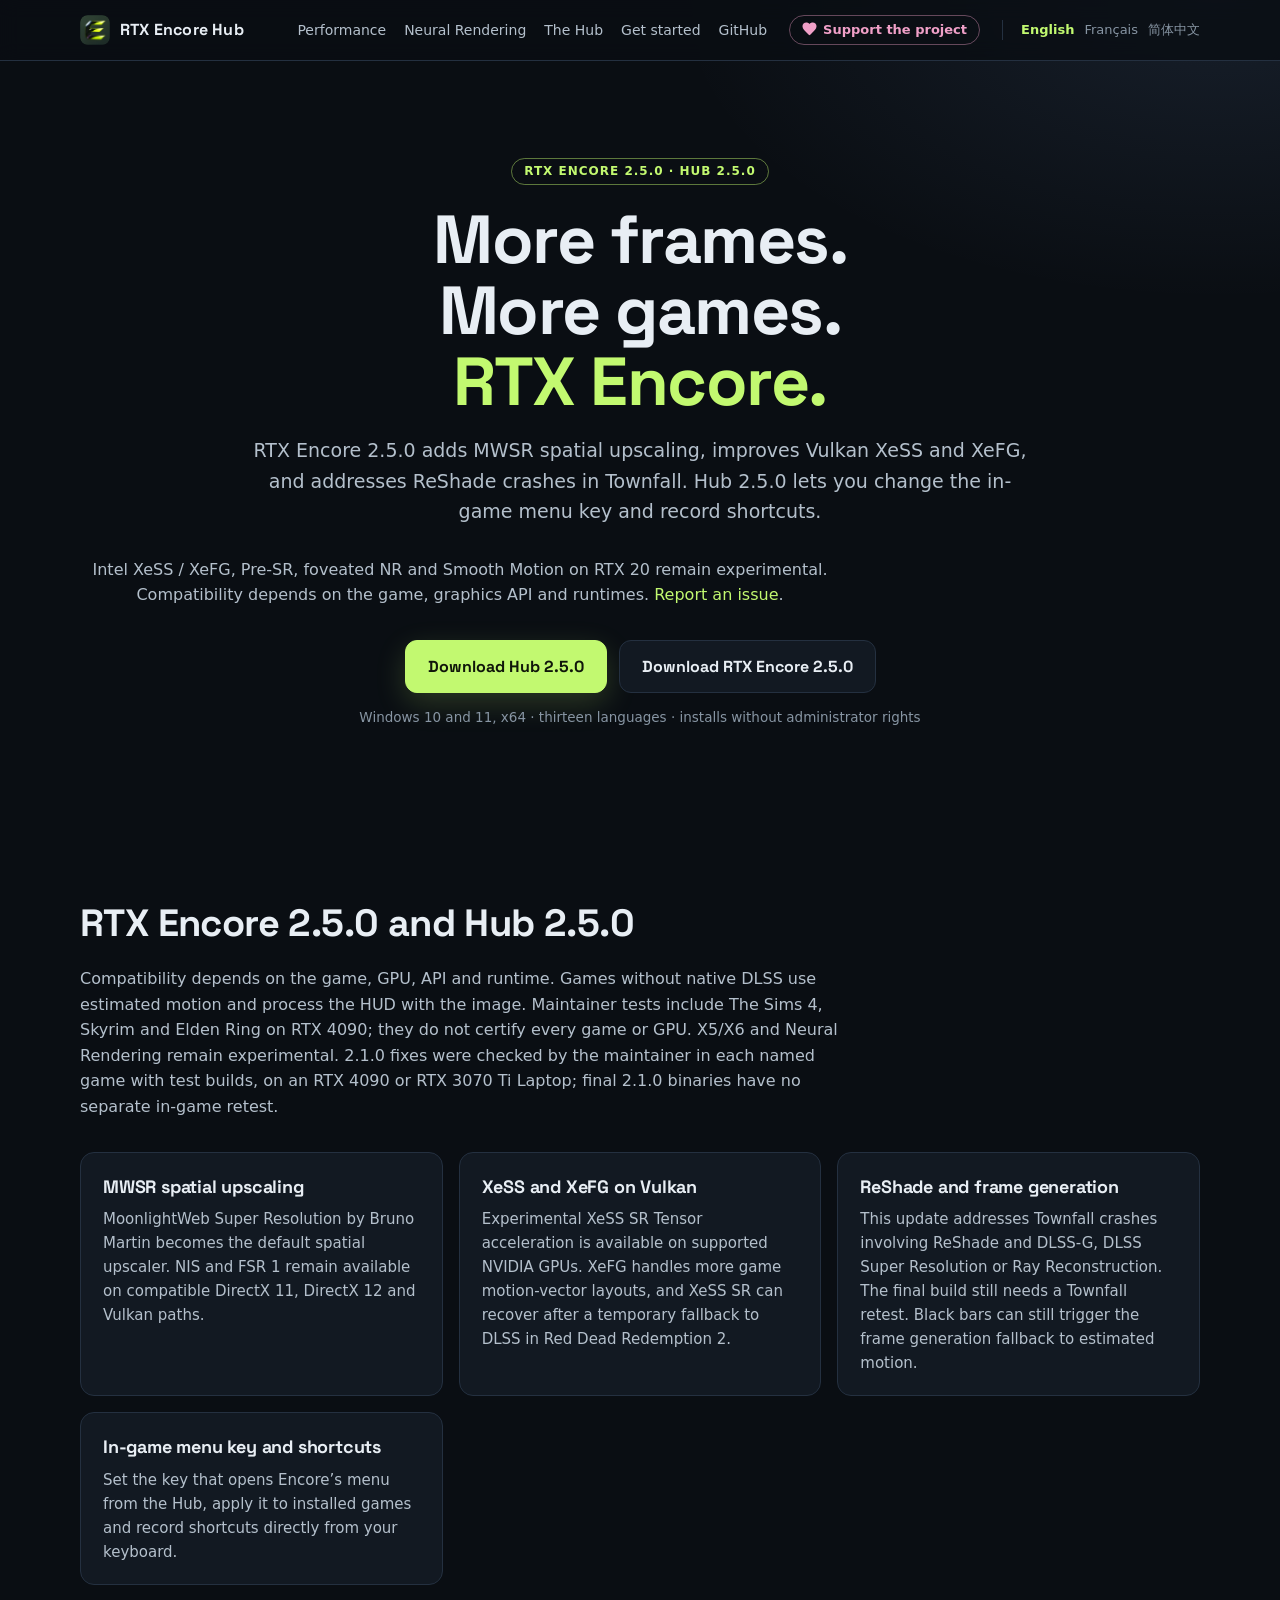
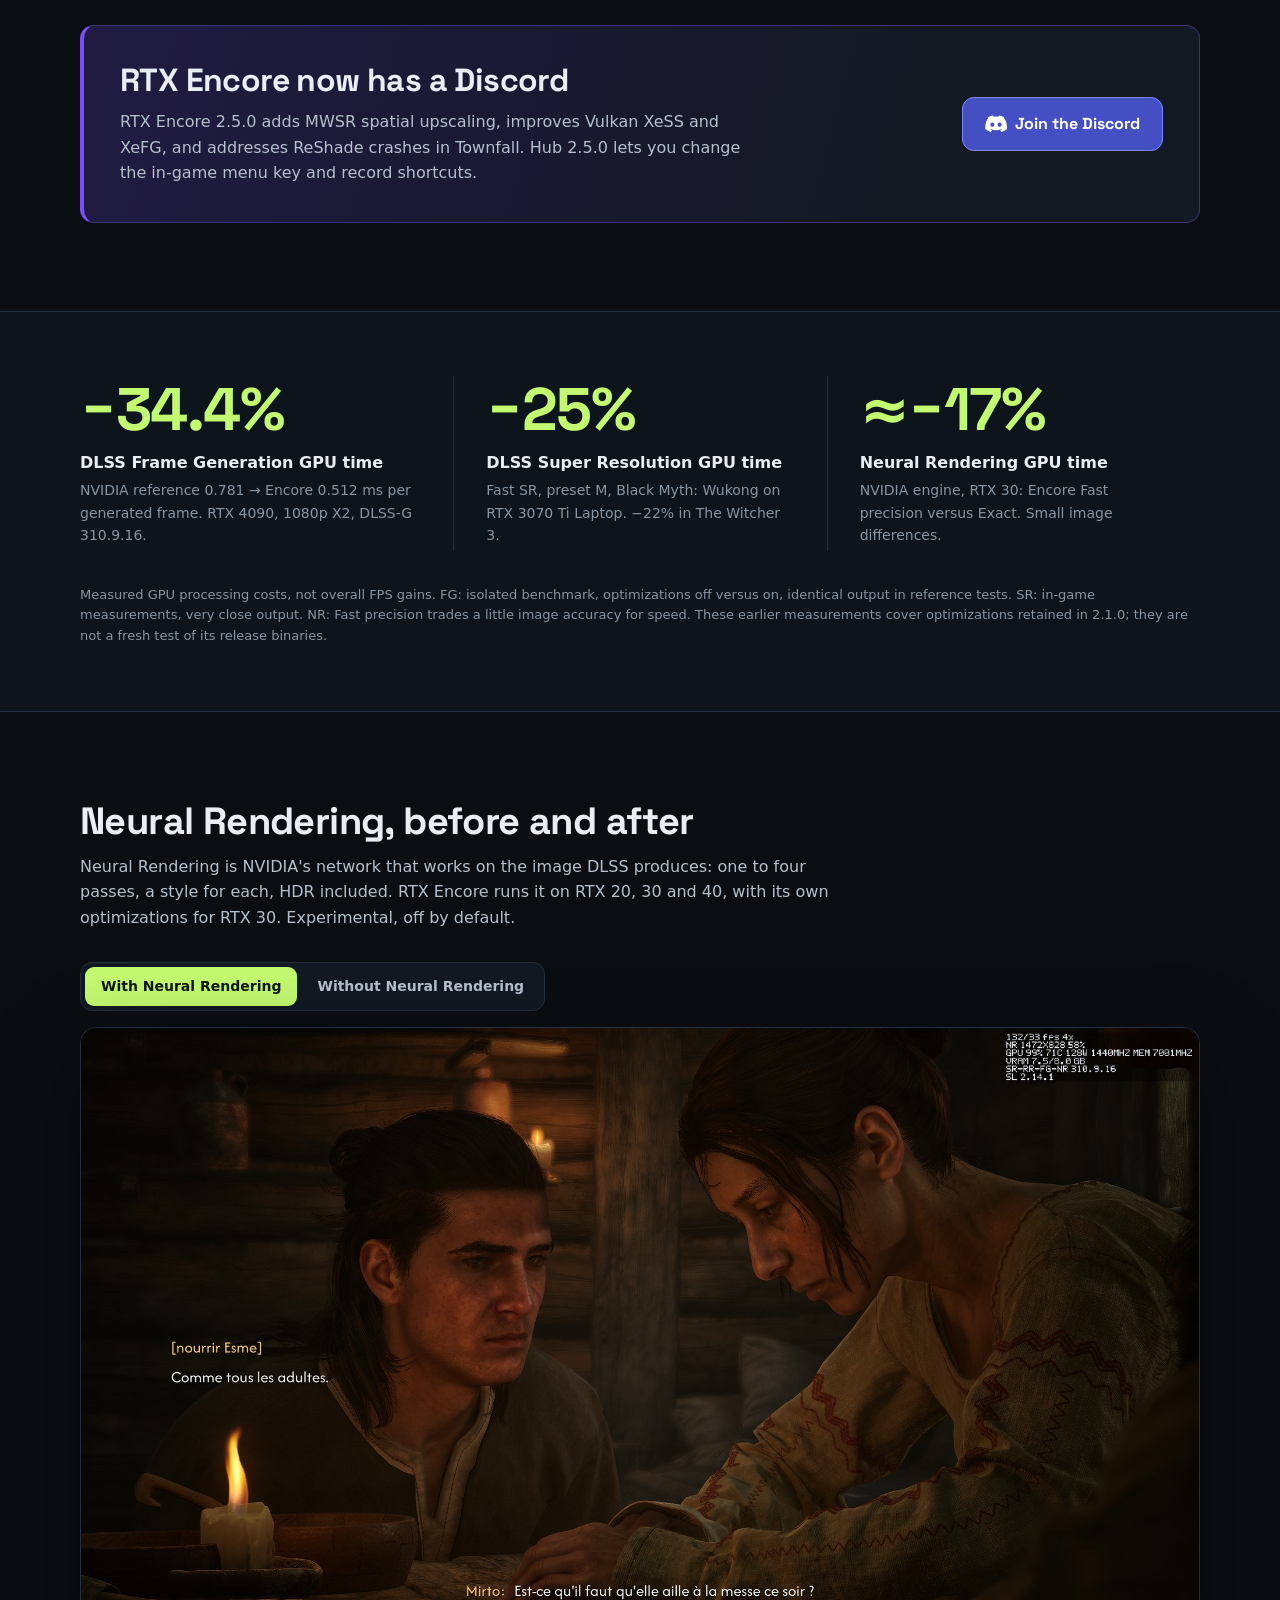
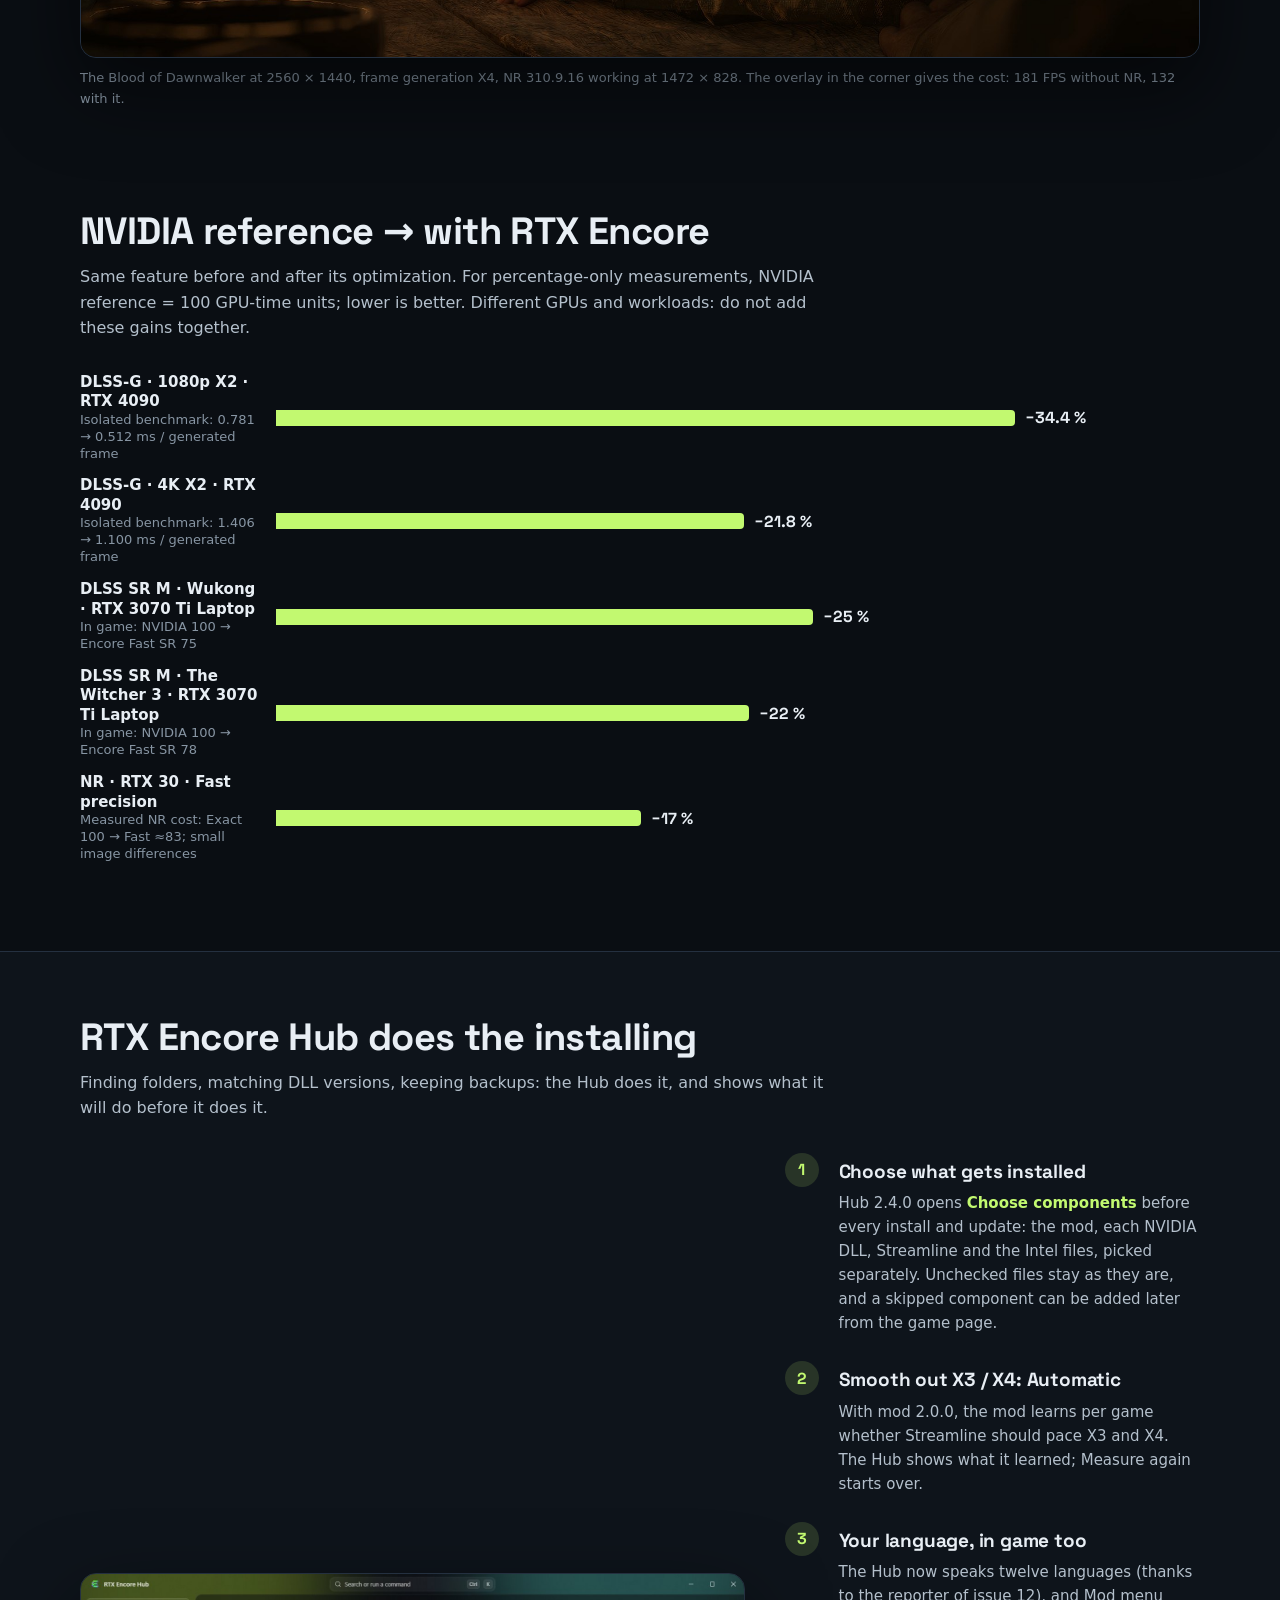
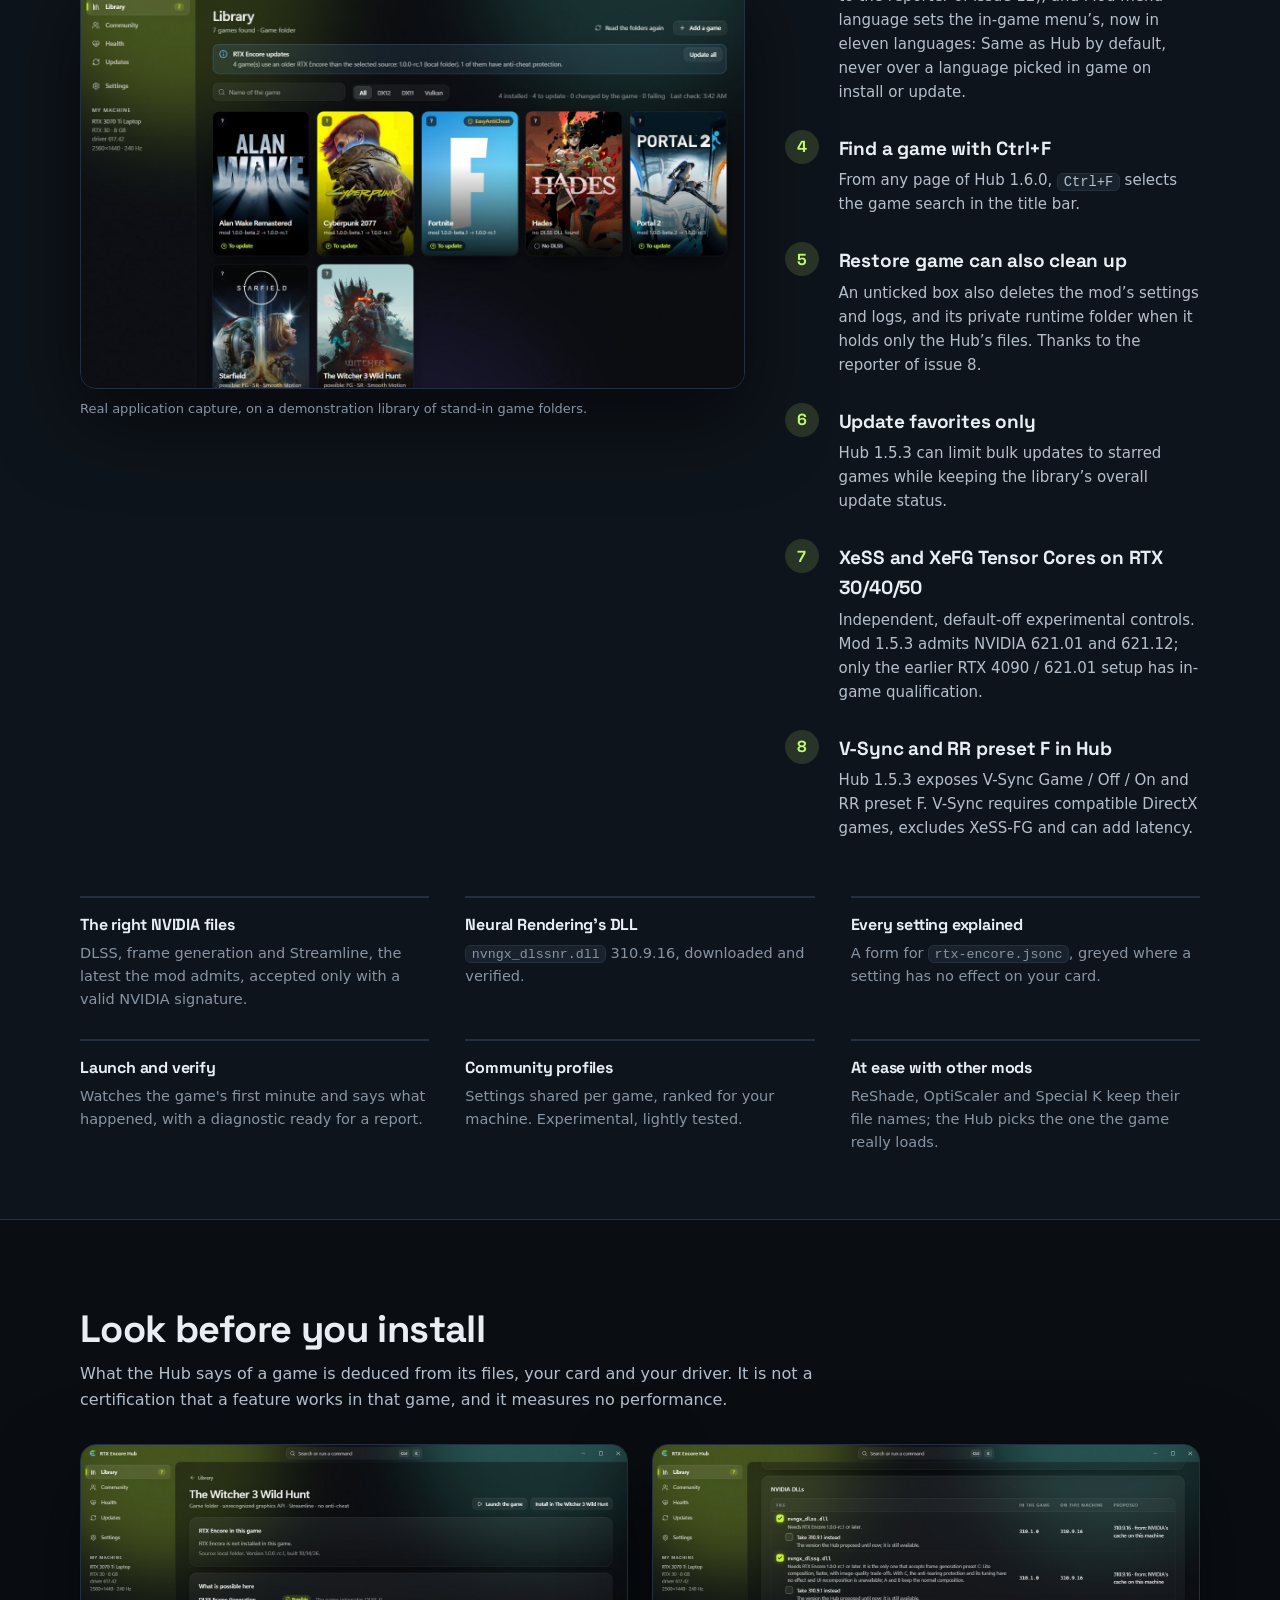
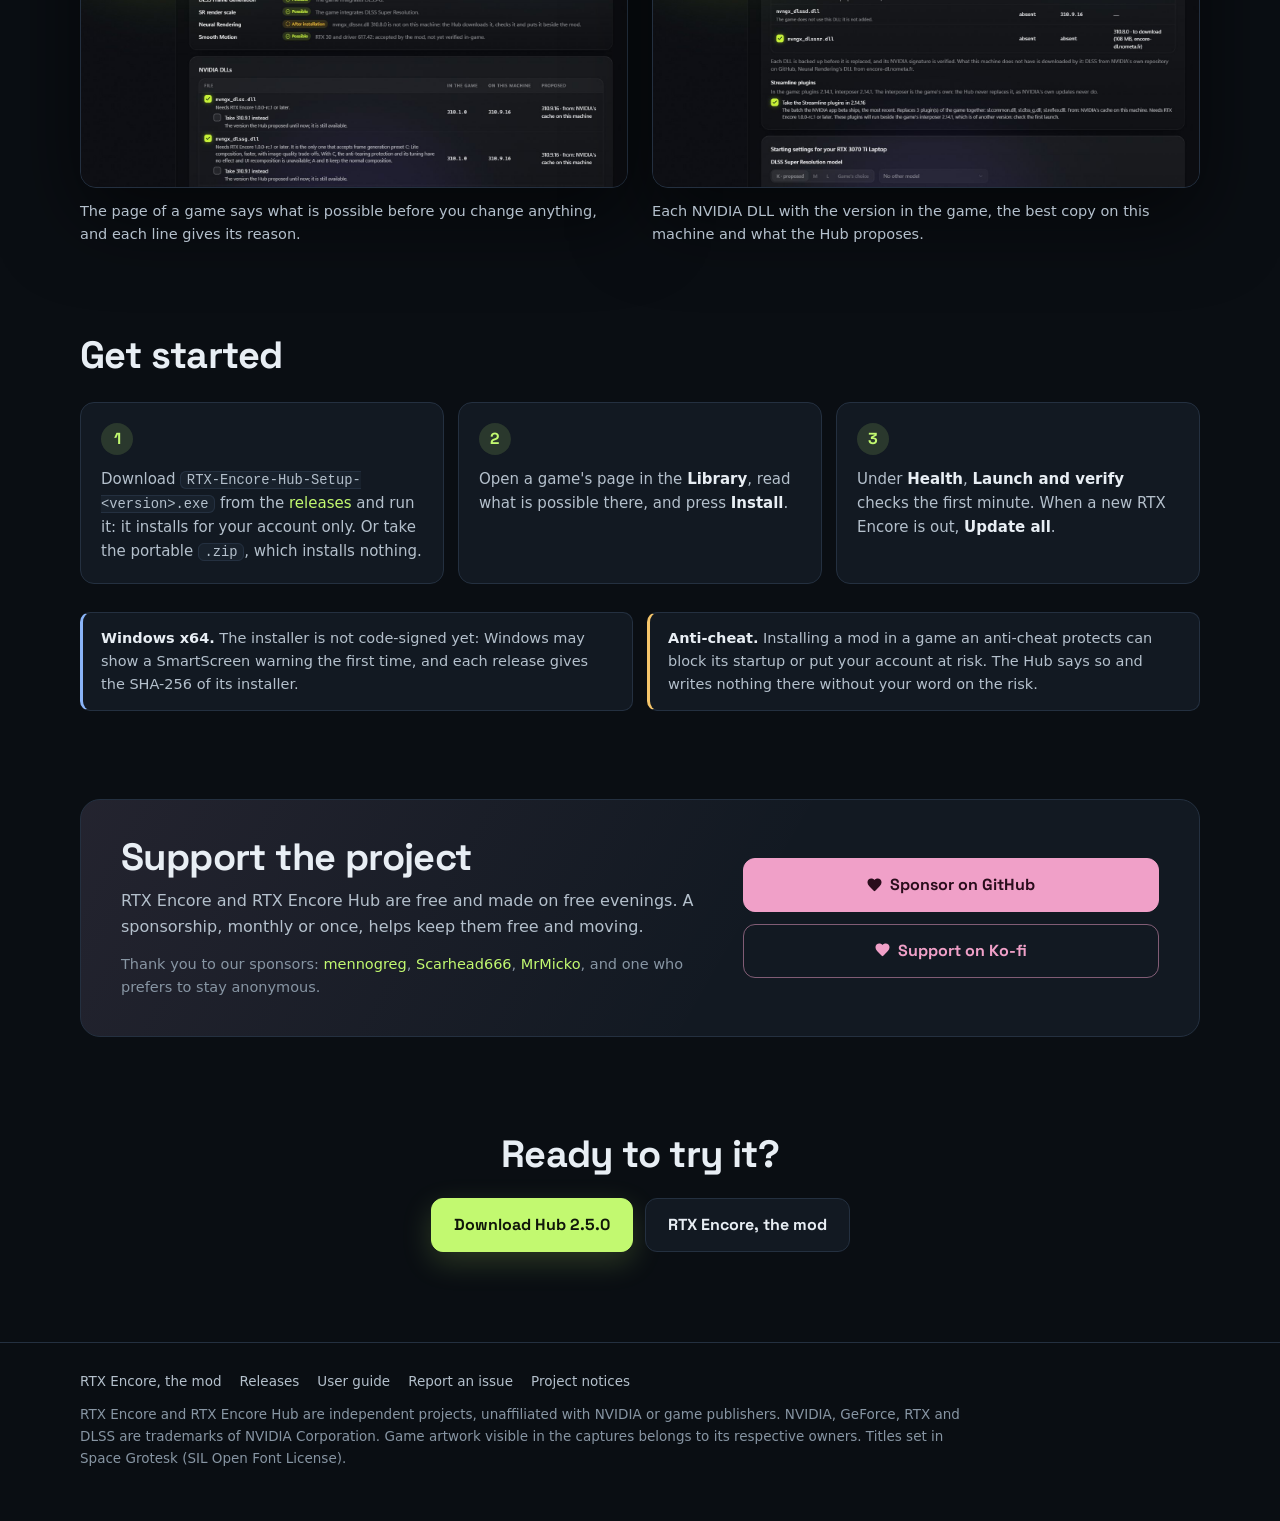
==== commit ff0072cf: "Publish RTX Encore 2.5.0 and Hub 2.5.0 site Co-authored-by: Codex <codex@openai.com>" ====
--- a/index.html
+++ b/index.html
@@ -3,8 +3,8 @@
 <head>
 <meta charset="utf-8">
 <meta name="viewport" content="width=device-width, initial-scale=1">
-<title>RTX Encore 2.4.2 · Hub 2.4.2</title>
-<meta name="description" content="RTX Encore 2.4.2 fixes frame generation stuck at X2 or X1 in Kingdom Come: Deliverance II and speaks Korean. Hub 2.4.2 is the matching Hub, now in Korean, and no longer blocked by backups it does not recognize.">
+<title>RTX Encore 2.5.0 · Hub 2.5.0</title>
+<meta name="description" content="RTX Encore 2.5.0 adds MWSR spatial upscaling, improves Vulkan XeSS and XeFG, and addresses ReShade crashes in Townfall. Hub 2.5.0 lets you change the in-game menu key and record shortcuts.">
 <link rel="canonical" href="https://encore.nometa.fr/">
 <link rel="alternate" hreflang="en" href="https://encore.nometa.fr/">
 <link rel="alternate" hreflang="fr" href="https://encore.nometa.fr/fr/">
@@ -14,8 +14,8 @@
 <link rel="apple-touch-icon" href="assets/apple-touch-icon.png">
 <link rel="preload" href="assets/space-grotesk.woff2" as="font" type="font/woff2" crossorigin>
 <meta property="og:type" content="website">
-<meta property="og:title" content="RTX Encore 2.4.2 · Hub 2.4.2">
-<meta property="og:description" content="RTX Encore 2.4.2 fixes frame generation stuck at X2 or X1 in Kingdom Come: Deliverance II and speaks Korean. Hub 2.4.2 is the matching Hub, now in Korean, and no longer blocked by backups it does not recognize.">
+<meta property="og:title" content="RTX Encore 2.5.0 · Hub 2.5.0">
+<meta property="og:description" content="RTX Encore 2.5.0 adds MWSR spatial upscaling, improves Vulkan XeSS and XeFG, and addresses ReShade crashes in Townfall. Hub 2.5.0 lets you change the in-game menu key and record shortcuts.">
 <meta property="og:url" content="https://encore.nometa.fr/">
 <meta property="og:image" content="https://encore.nometa.fr/assets/social-card.png">
 <meta property="og:image:width" content="1200">
@@ -35,35 +35,28 @@
 
 <main>
 <div class="wrap hero">
-<span class="badge">RTX Encore 2.4.2 · Hub 2.4.2</span>
+<span class="badge">RTX Encore 2.5.0 · Hub 2.5.0</span>
 <h1>More frames.<br>More games.<br><em>RTX Encore.</em></h1>
-<p class="lead">RTX Encore 2.4.2 fixes frame generation stuck at X2 or X1 in Kingdom Come: Deliverance II and speaks Korean. Hub 2.4.2 is the matching Hub, now in Korean, and no longer blocked by backups it does not recognize.</p>
+<p class="lead">RTX Encore 2.5.0 adds MWSR spatial upscaling, improves Vulkan XeSS and XeFG, and addresses ReShade crashes in Townfall. Hub 2.5.0 lets you change the in-game menu key and record shortcuts.</p>
 <p class="sub">Intel XeSS / XeFG, Pre-SR, foveated NR and Smooth Motion on RTX 20 remain experimental. Compatibility depends on the game, graphics API and runtimes. <a href="https://github.com/SilyNoMeta/rtx-encore/issues/new/choose">Report an issue</a>.</p>
-<div class="actions"><a class="button primary" href="https://github.com/SilyNoMeta/rtx-encore-hub/releases/tag/v2.4.2">Download Hub 2.4.2</a><a class="button" href="https://github.com/SilyNoMeta/rtx-encore/releases/tag/v2.4.2">Download RTX Encore 2.4.2</a></div>
+<div class="actions"><a class="button primary" href="https://github.com/SilyNoMeta/rtx-encore-hub/releases/tag/v2.5.0">Download Hub 2.5.0</a><a class="button" href="https://github.com/SilyNoMeta/rtx-encore/releases/tag/v2.5.0">Download RTX Encore 2.5.0</a></div>
 <p class="under">Windows 10 and 11, x64 · thirteen languages · installs without administrator rights</p>
 </div>
 
 <section class="news" id="features"><div class="wrap">
-<h2>RTX Encore 2.4.0 and Hub 2.4.0</h2>
-<p class="sub">Neural Rendering remains experimental and off by default. Compatibility depends on the game, API, GPU, driver and runtime. No universal FPS or image-quality gain is promised.</p>
-<div class="news-grid"><div class="card"><h3>2.4.2: frame generation in Kingdom Come: Deliverance II</h3><p>The multiplier is no longer capped at X2 when the game’s own Streamline provides DLSS Frame Generation, the overlay no longer shows “Ada”, and XeFG no longer refuses every frame with an upscaler. The maintainer checked these fixes in the game.</p></div>
-<div class="card"><h3>2.4.2: Korean, and no more blocking backups</h3><p>The Hub and the in-game menu are now available in Korean (thanks to the reporter of issue 17). A backup folder left by another Hub data folder, after a reinstall or with the portable Hub, no longer blocks installs, updates or restores: the game's page only shows a warning (issue 15).</p></div>
-<div class="card"><h3>2.4.1: game FG menu fix</h3><p>RTX Encore 2.4.1 fixes a 2.4.0 regression that could leave the game’s own frame-generation menu limited to X2 even though X3/X4 worked from RTX Encore’s overlay. Thanks to the S.T.A.L.K.E.R. 2 reporter for the detailed startup logs and X3/X4 checks. The logs confirm the original regression; the fixed build still needs confirmation in their game.</p></div>
-<div class="card"><h3>Neural Rendering at several stages</h3><p>Assign each of the one to four NR passes to Pre-SR, Post-SR or Final image, or inherit the global placement. Execution follows the image pipeline, preserving each pass’s appearance settings. Existing configurations retain their behavior. Native game-DLSS hooks support compatible DX11, DX12 and Vulkan routes; each stage keeps its existing input, HUD, HDR and FG requirements. An unavailable later stage can be refused even when an earlier stage runs.</p></div>
-<div class="card"><h3>FXAA and SMAA, including HDR</h3><p>Optional spatial anti-aliasing before or after NIS/FSR 1 now supports compatible DirectX 11, DirectX 12 and Vulkan paths in SDR, HDR10 and scRGB. This extends the DX11 SDR support of 2.3.0. Physical HDR display and individual game results still depend on the setup.</p></div>
-<div class="card"><h3>Custom DLSS render scale: 33–100%</h3><p>Custom DLSS Super Resolution scale now reaches 33% per axis, with matching Hub bounds. Lower input resolutions trade source detail for rendering cost; results depend on the game and GPU.</p></div>
-<div class="card"><h3>Frame generation and VRAM</h3><p>Physical VRAM headroom checks avoid double-counting allocations. VRAM budget warnings are informational and no longer disable frame generation by themselves. This does not guarantee enough memory for every configuration.</p></div>
-<div class="card"><h3>Compatibility fixes</h3><p>FC27 gains integrated native SR/game-motion and Intel routing fixes. KCD2 retains menu engine ownership with NGX client exports. Legacy DLSS-G runtime limits and X2 activity reporting are corrected. NVIDIA 621.24 offline driver profiles are added; admission remains specific to supported runtimes and hardware.</p></div>
-<div class="card"><h3>Horizon and Final image</h3><p>Correct D3D12 submission-hook inputs, native FG telemetry, RGB10 Pre-SR inputs and Final image scene/HUD composition. Pre-SR/Post-SR/Final operation and telemetry were confirmed on an earlier candidate. The final HUD flicker correction has automated/replay coverage but still needs in-game confirmation; intermittent cinematic Waiting remains under investigation. D3D12 jittered-motion NR remains a diagnostic trial, disabled by default.</p></div>
-<div class="card"><h3>Hub version selection and component repair</h3><p>Select a published mod version in Hub settings to pin it or return to an earlier release. The matching Hub exposes 2.4.0 NR placement controls and 33% custom scales, recognizes NVIDIA 621.24, and repairs/installs the required Streamline SR dependencies. Older mod versions retain their applicable controls.</p></div>
-<div class="card"><h3>Game motion vectors</h3><p>Still available from 2.3.0: added frame generation in DLSS-SR games without DLSS-FG uses game motion vectors by default in DX12, DX11 and Vulkan, with automatic RTX Encore fallback. Existing explicit choices are preserved.</p></div>
+<h2>RTX Encore 2.5.0 and Hub 2.5.0</h2>
+<p class="sub">Compatibility depends on the game, GPU, API and runtime. Games without native DLSS use estimated motion and process the HUD with the image. Maintainer tests include The Sims 4, Skyrim and Elden Ring on RTX 4090; they do not certify every game or GPU. X5/X6 and Neural Rendering remain experimental. 2.1.0 fixes were checked by the maintainer in each named game with test builds, on an RTX 4090 or RTX 3070 Ti Laptop; final 2.1.0 binaries have no separate in-game retest.</p>
+<div class="news-grid"><div class="card"><h3>MWSR spatial upscaling</h3><p>MoonlightWeb Super Resolution by Bruno Martin becomes the default spatial upscaler. NIS and FSR 1 remain available on compatible DirectX 11, DirectX 12 and Vulkan paths.</p></div>
+<div class="card"><h3>XeSS and XeFG on Vulkan</h3><p>Experimental XeSS SR Tensor acceleration is available on supported NVIDIA GPUs. XeFG handles more game motion-vector layouts, and XeSS SR can recover after a temporary fallback to DLSS in Red Dead Redemption 2.</p></div>
+<div class="card"><h3>ReShade and frame generation</h3><p>This update addresses Townfall crashes involving ReShade and DLSS-G, DLSS Super Resolution or Ray Reconstruction. The final build still needs a Townfall retest. Black bars can still trigger the frame generation fallback to estimated motion.</p></div>
+<div class="card"><h3>In-game menu key and shortcuts</h3><p>Set the key that opens Encore’s menu from the Hub, apply it to installed games and record shortcuts directly from your keyboard.</p></div>
 </div>
 </div></section>
 
 <section class="community wrap" aria-labelledby="community-title">
 <div>
 <h2 id="community-title">RTX Encore now has a Discord</h2>
-<p>RTX Encore 2.4.2 fixes frame generation stuck at X2 or X1 in Kingdom Come: Deliverance II and speaks Korean. Hub 2.4.2 is the matching Hub, now in Korean, and no longer blocked by backups it does not recognize.</p>
+<p>RTX Encore 2.5.0 adds MWSR spatial upscaling, improves Vulkan XeSS and XeFG, and addresses ReShade crashes in Townfall. Hub 2.5.0 lets you change the in-game menu key and record shortcuts.</p>
 </div>
 <a class="button discord" href="https://discord.gg/Zwmq4Xc2Br"><svg viewBox="0 0 24 24" width="22" height="22" fill="currentColor" aria-hidden="true"><path d="M20.317 4.37a19.8 19.8 0 0 0-4.885-1.515c-.21.38-.452.892-.62 1.3a18.2 18.2 0 0 0-5.42 0 14 14 0 0 0-.628-1.3 19.7 19.7 0 0 0-4.888 1.52C.785 8.95-.053 13.41.366 17.808a20 20 0 0 0 5.993 3.03c.484-.654.915-1.35 1.287-2.082a13 13 0 0 1-2.027-.966l.497-.386c3.908 1.82 8.16 1.82 12.022 0l.498.386a13 13 0 0 1-2.03.968c.372.73.802 1.427 1.287 2.08a20 20 0 0 0 5.995-3.03c.492-5.1-.84-9.52-3.571-13.438ZM8.02 15.1c-1.173 0-2.134-1.073-2.134-2.392s.94-2.394 2.134-2.394c1.205 0 2.155 1.083 2.134 2.394 0 1.32-.94 2.392-2.134 2.392Zm7.96 0c-1.173 0-2.134-1.073-2.134-2.392s.94-2.394 2.134-2.394c1.205 0 2.155 1.083 2.134 2.394 0 1.32-.93 2.392-2.134 2.392Z"/></svg>Join the Discord</a>
 </section>
@@ -79,7 +72,7 @@
 
 <section id="nr"><div class="wrap">
 <h2>Neural Rendering, before and after</h2>
-<p class="sub">Neural Rendering uses NVIDIA’s network to adjust a compatible game image at the SR stage or, with Final image, after the game’s post-effects. One to four passes, per-pass appearance and HDR are available on supported routes. RTX Encore runs it on RTX 20, 30 and 40, with its own RTX 30 optimizations. Experimental, off by default.</p>
+<p class="sub">Neural Rendering is NVIDIA&#x27;s network that works on the image DLSS produces: one to four passes, a style for each, HDR included. RTX Encore runs it on RTX 20, 30 and 40, with its own optimizations for RTX 30. Experimental, off by default.</p>
 <div class="compare-nr">
 <input type="radio" name="nr-view" id="nr-on" checked><input type="radio" name="nr-view" id="nr-off">
 <div class="tabs"><label for="nr-on">With Neural Rendering</label><label for="nr-off">Without Neural Rendering</label></div>
@@ -161,7 +154,7 @@
 
 <div class="wrap cta">
 <h2>Ready to try it?</h2>
-<div class="actions"><a class="button primary" href="https://github.com/SilyNoMeta/rtx-encore-hub/releases/tag/v2.4.2">Download Hub 2.4.2</a><a class="button" href="https://github.com/SilyNoMeta/rtx-encore">RTX Encore, the mod</a></div>
+<div class="actions"><a class="button primary" href="https://github.com/SilyNoMeta/rtx-encore-hub/releases/tag/v2.5.0">Download Hub 2.5.0</a><a class="button" href="https://github.com/SilyNoMeta/rtx-encore">RTX Encore, the mod</a></div>
 </div>
 </main>
 
